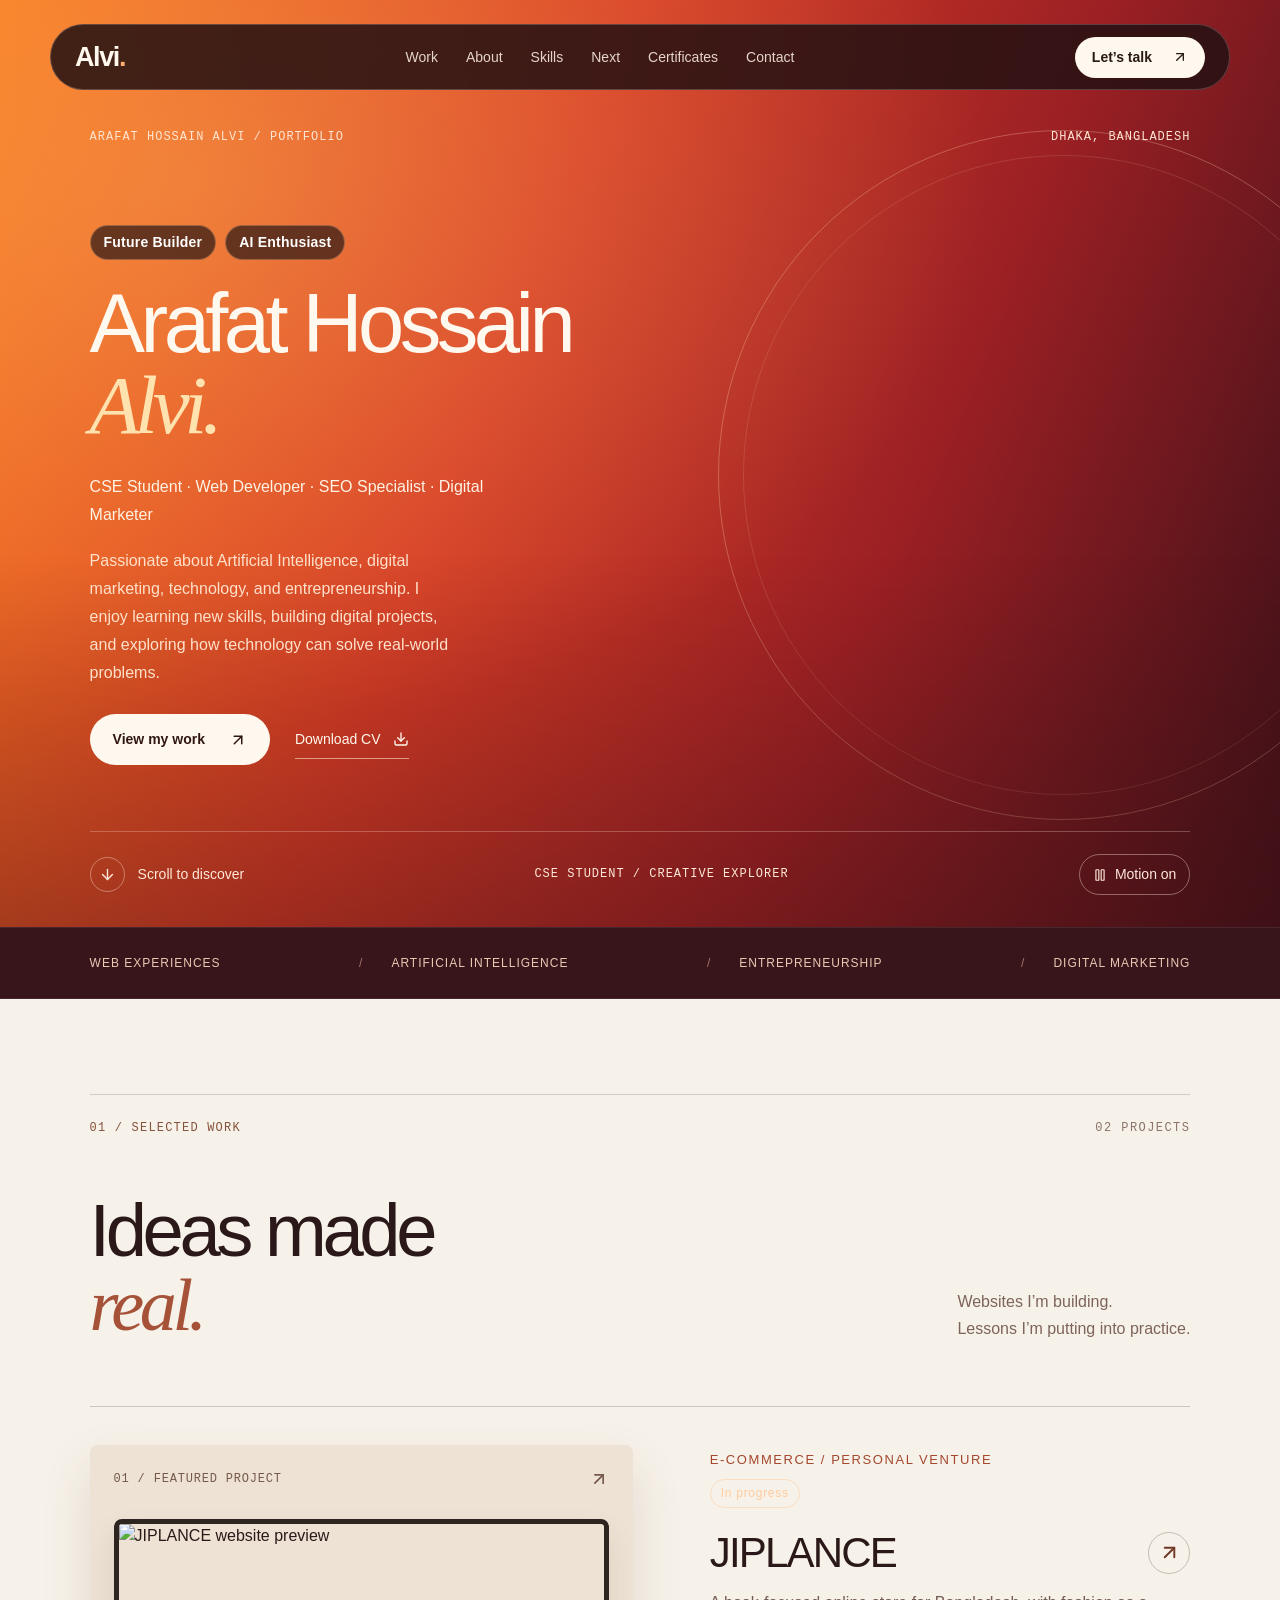
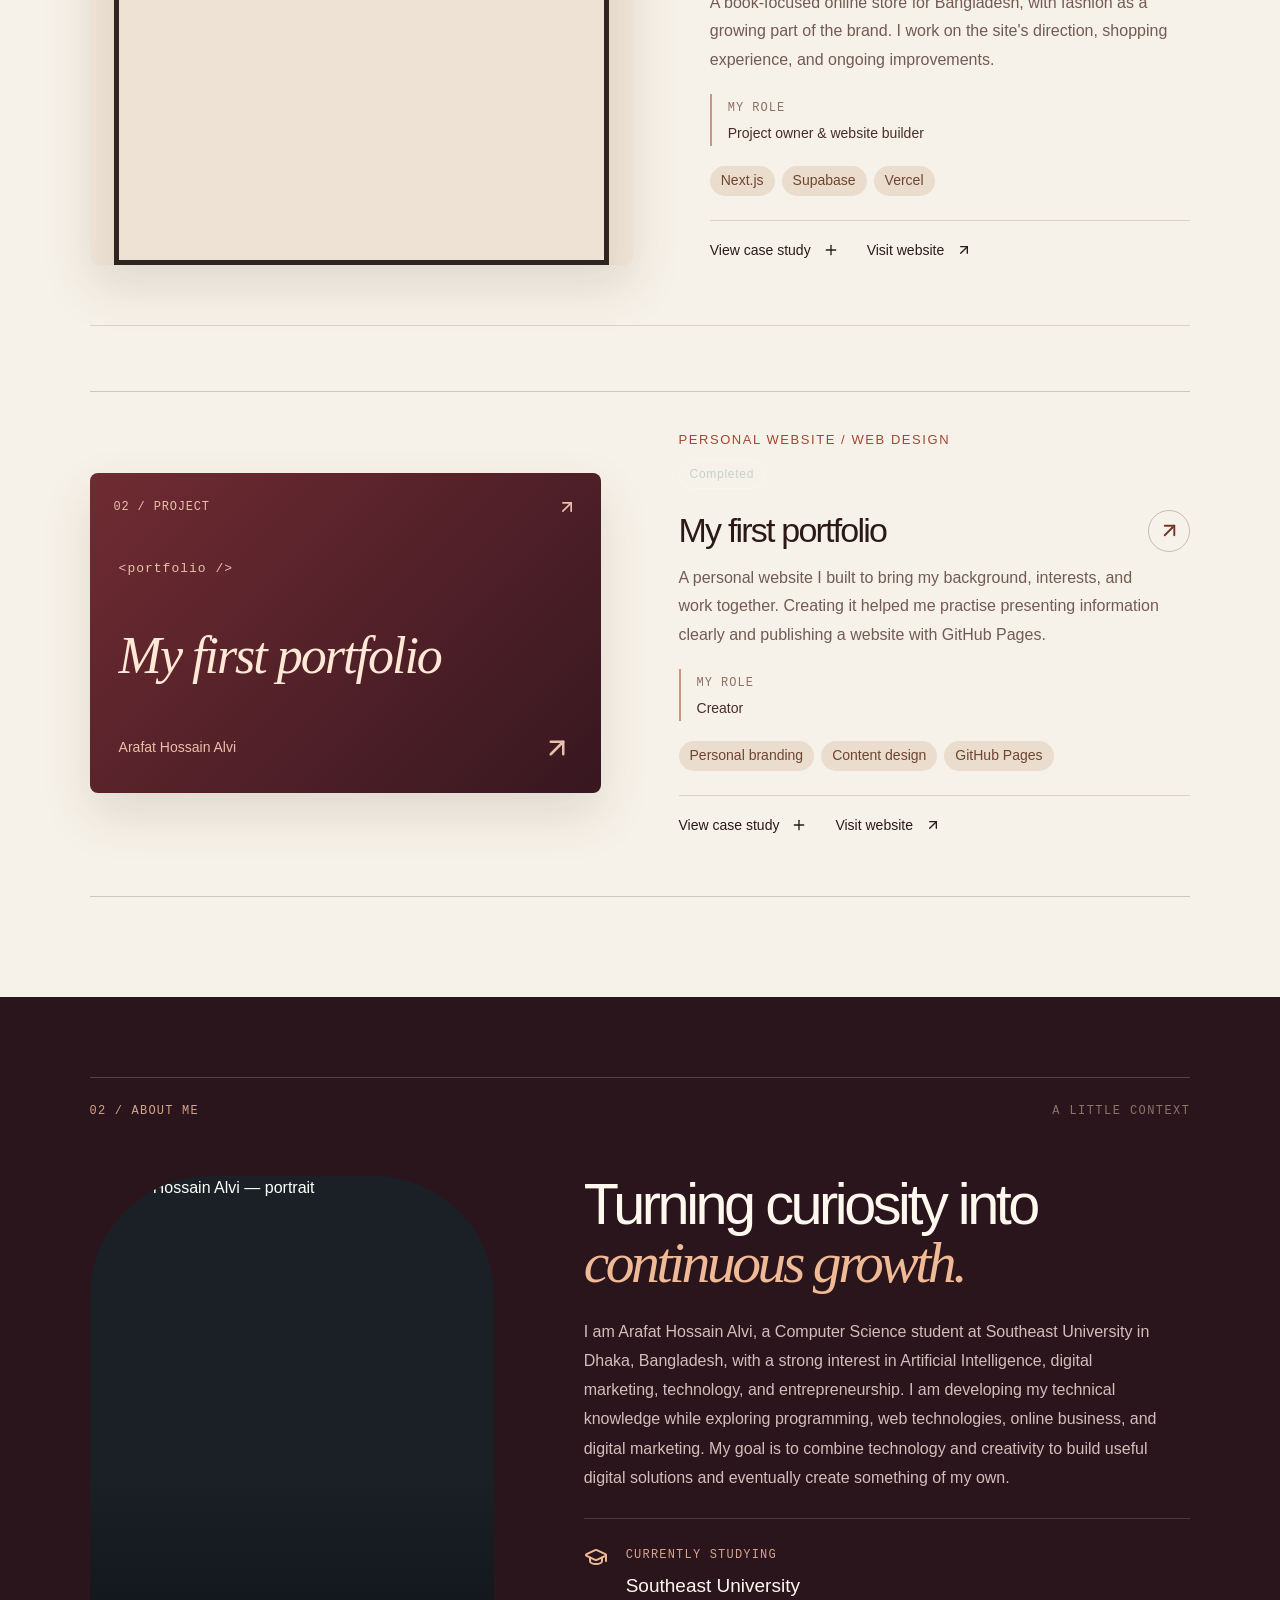
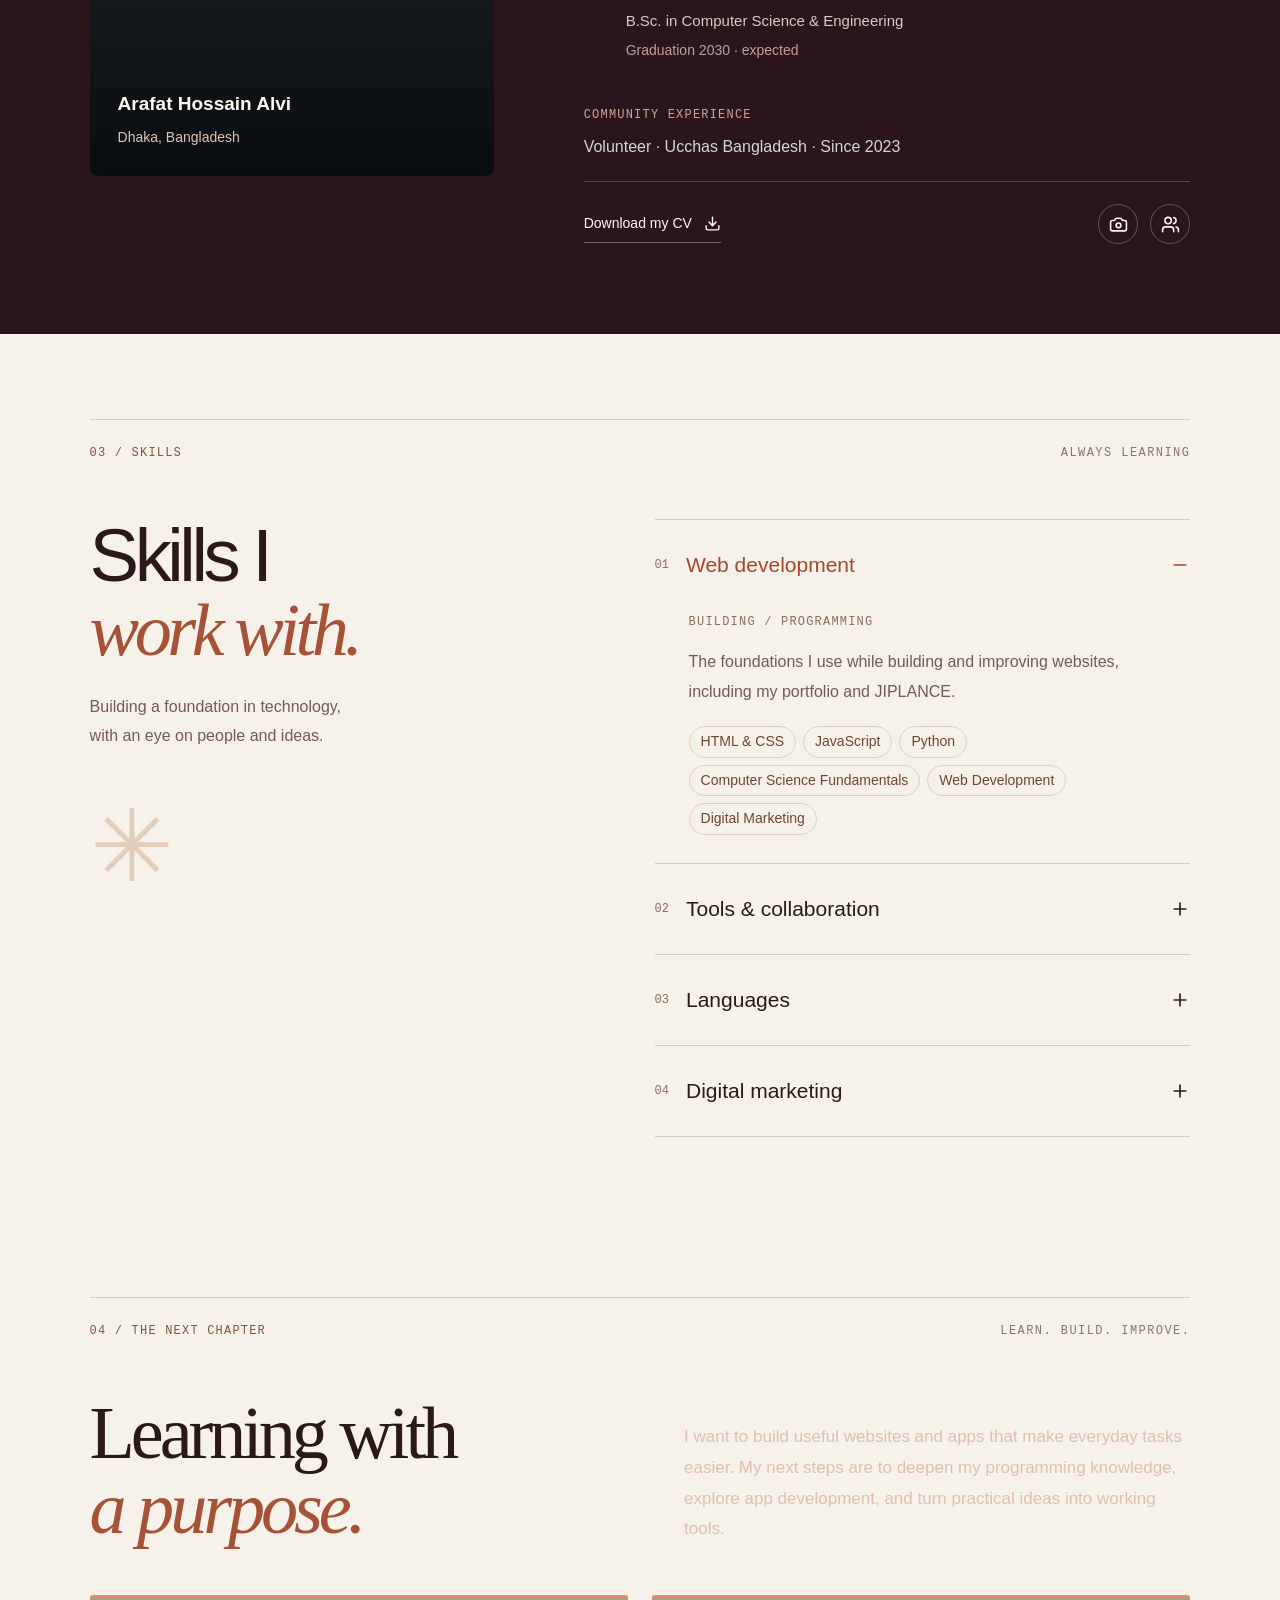
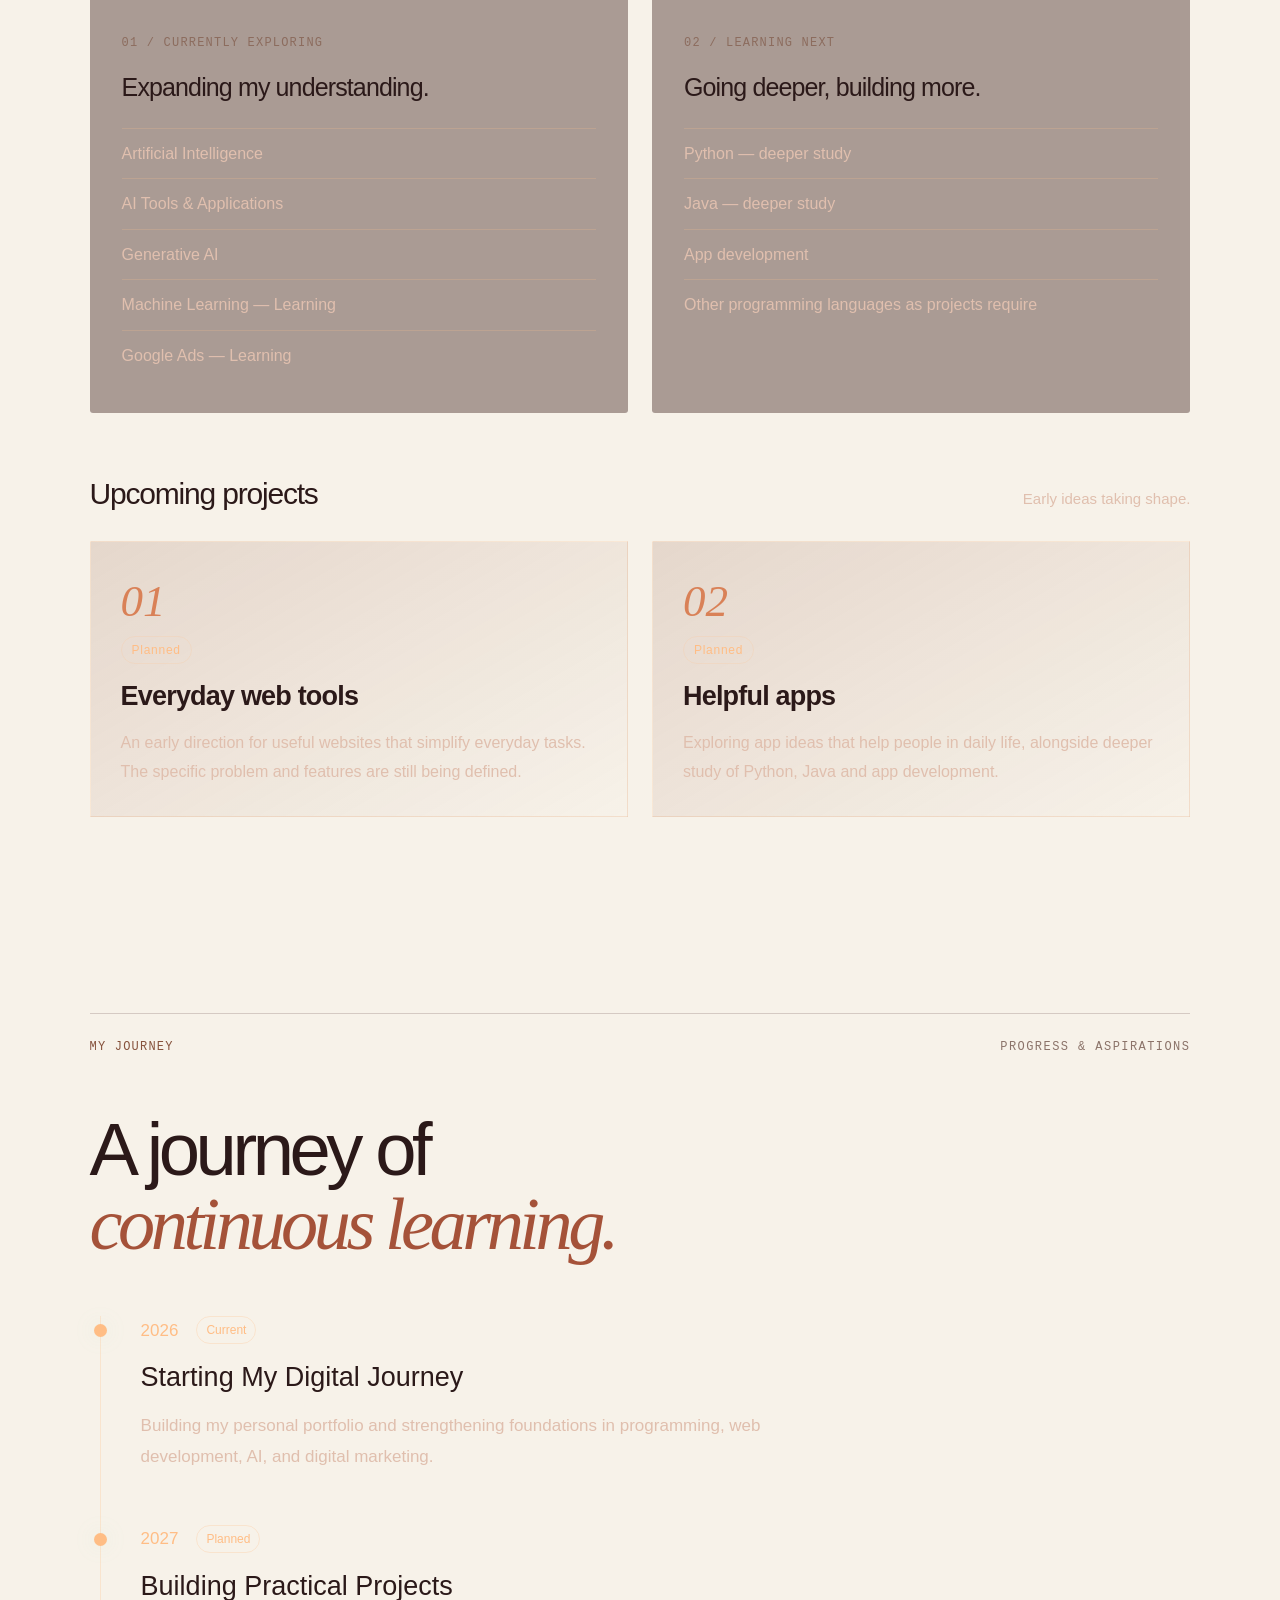
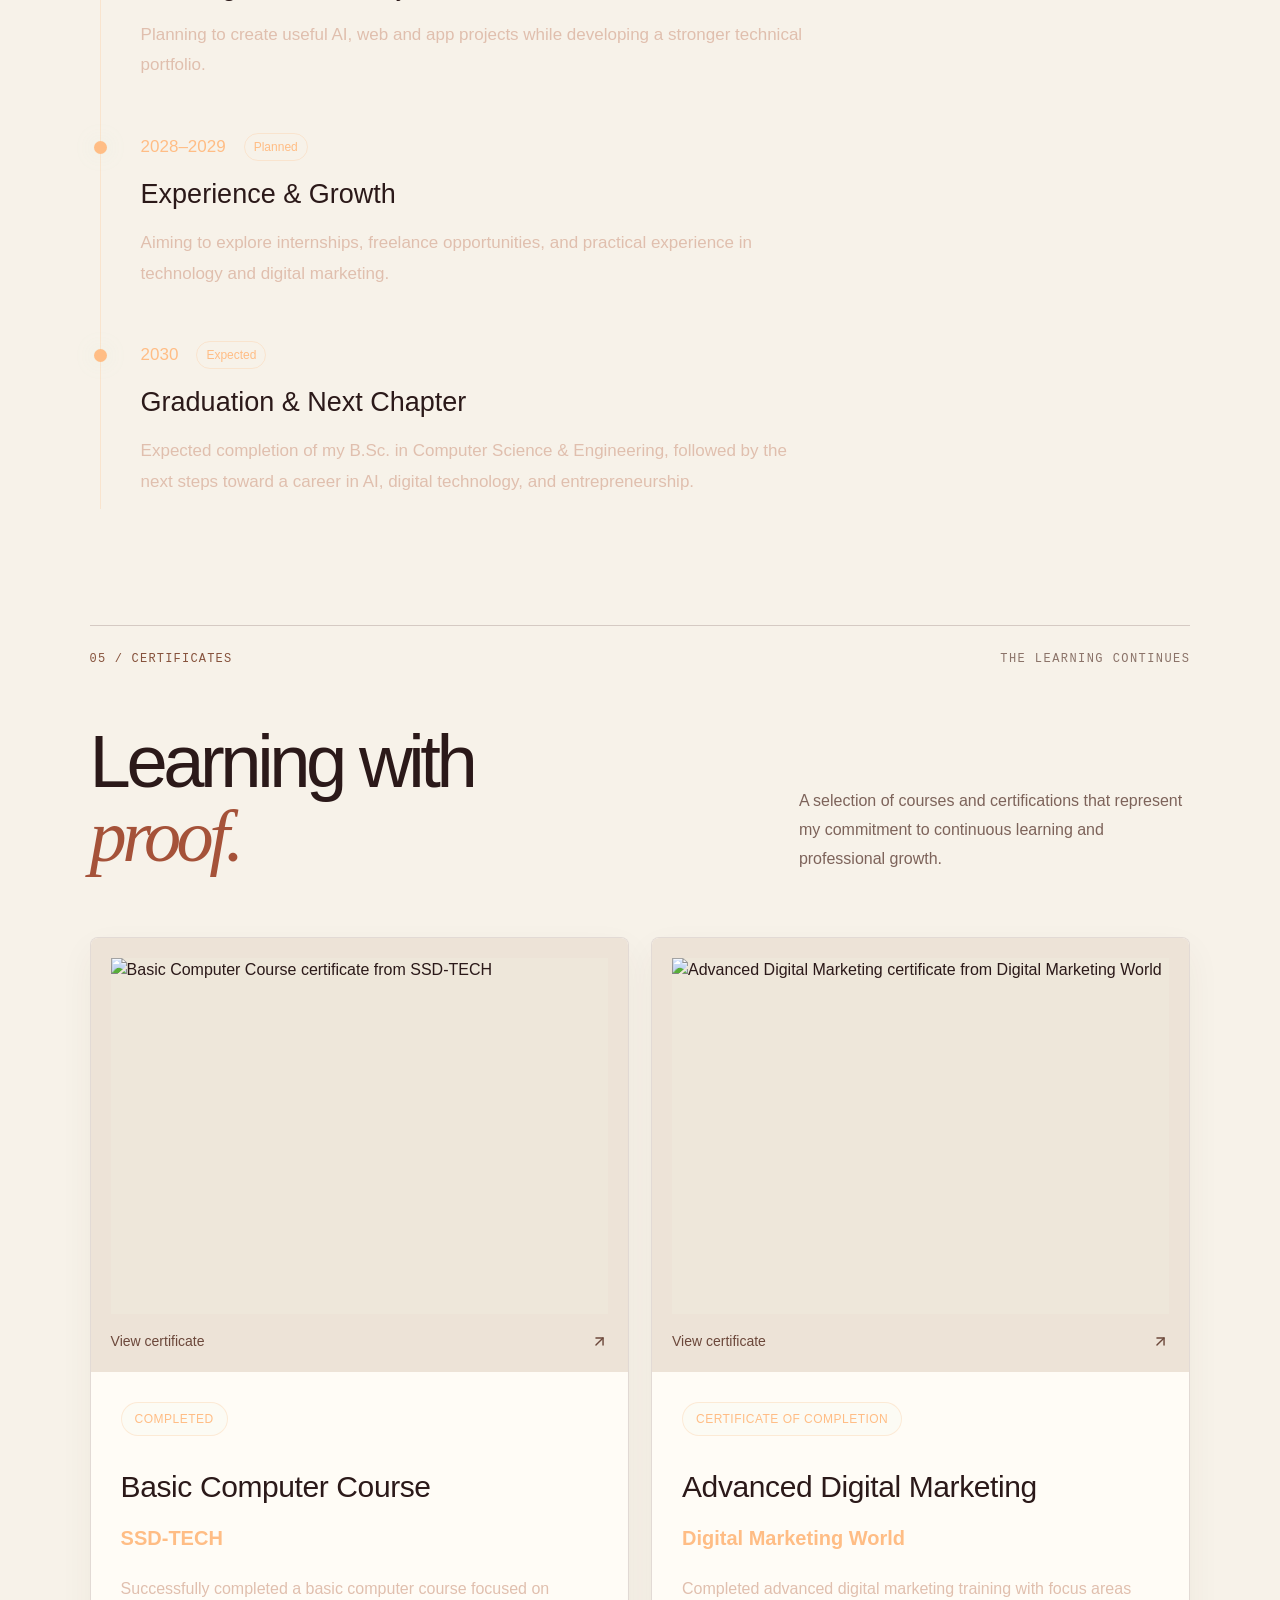
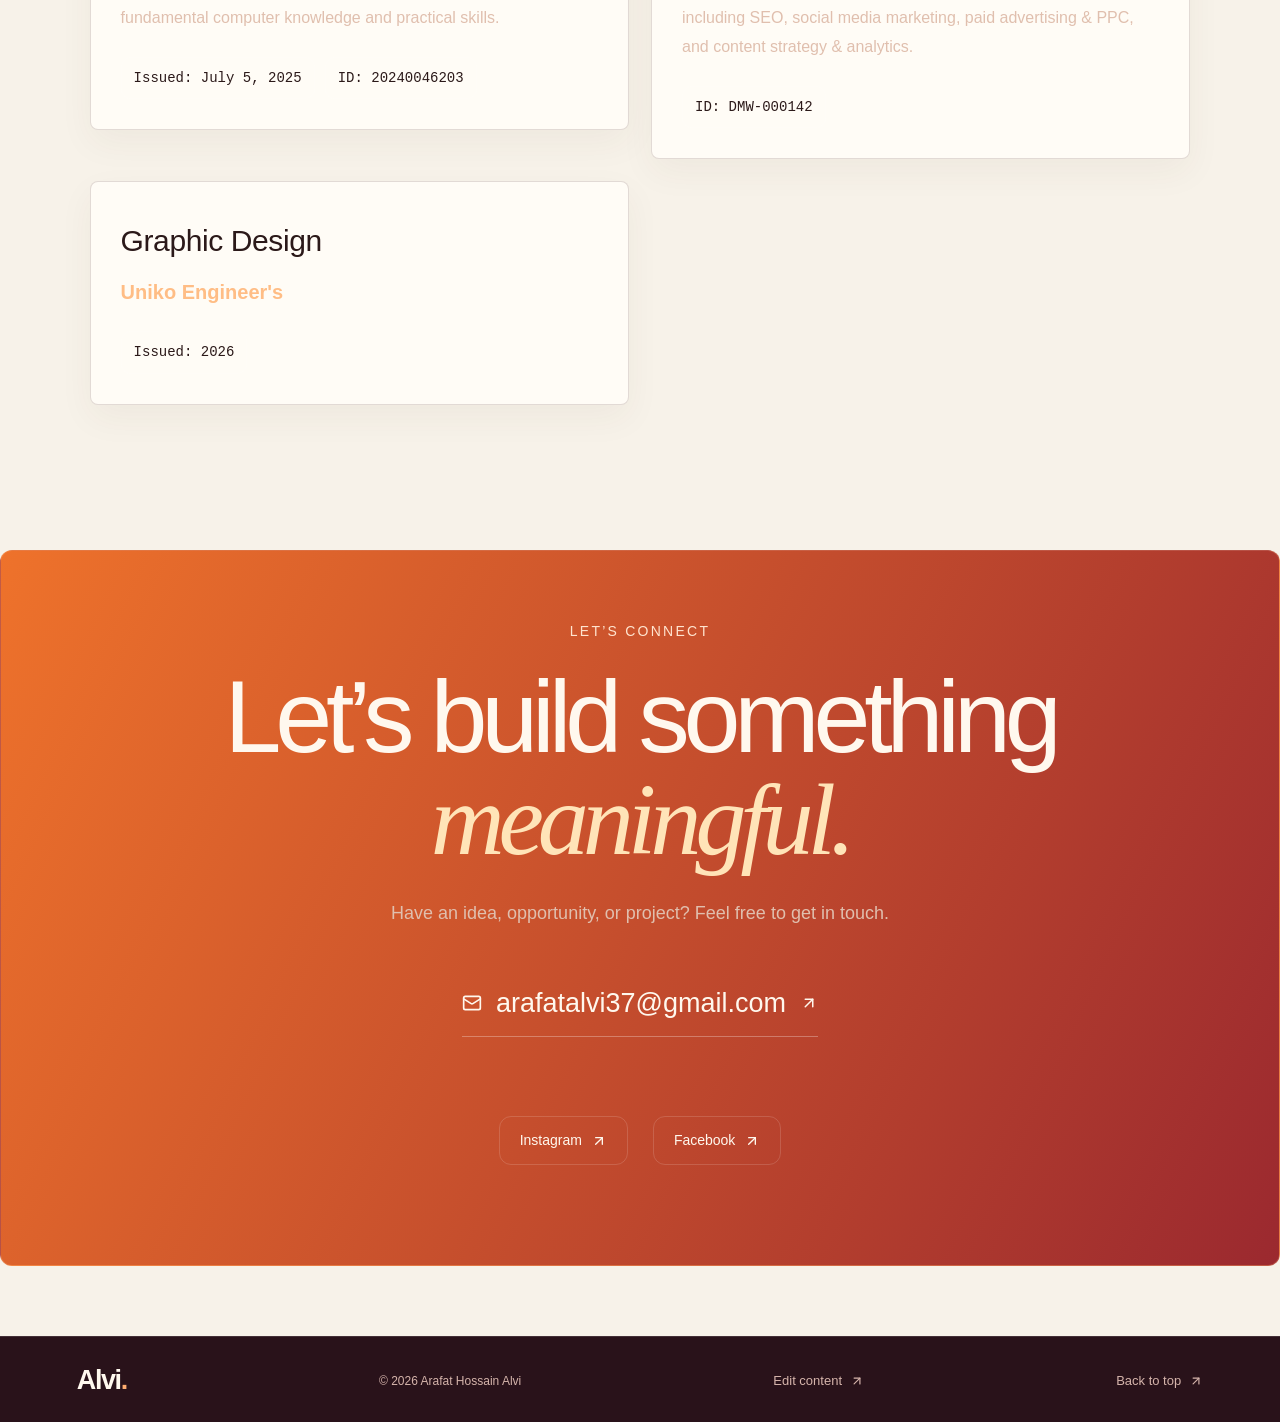
==== portfolio-two/index.html @ ff6ab1cd "Publish two Alvi portfolios on GitHub Pages" ====
<!doctype html><html lang="en"><head><meta charset="UTF-8"/><meta name="viewport" content="width=device-width,initial-scale=1"/><title>Arafat Hossain Alvi — Portfolio</title><meta name="description" content="Portfolio of Arafat Hossain Alvi: selected work, skills, certificates and journey."/>  <script type="module" crossorigin src="./assets/index-BWbor5FB.js"></script>
  <link rel="stylesheet" crossorigin href="./assets/index-BxL5n4X_.css">
</head><body><div id="root"></div></body></html>
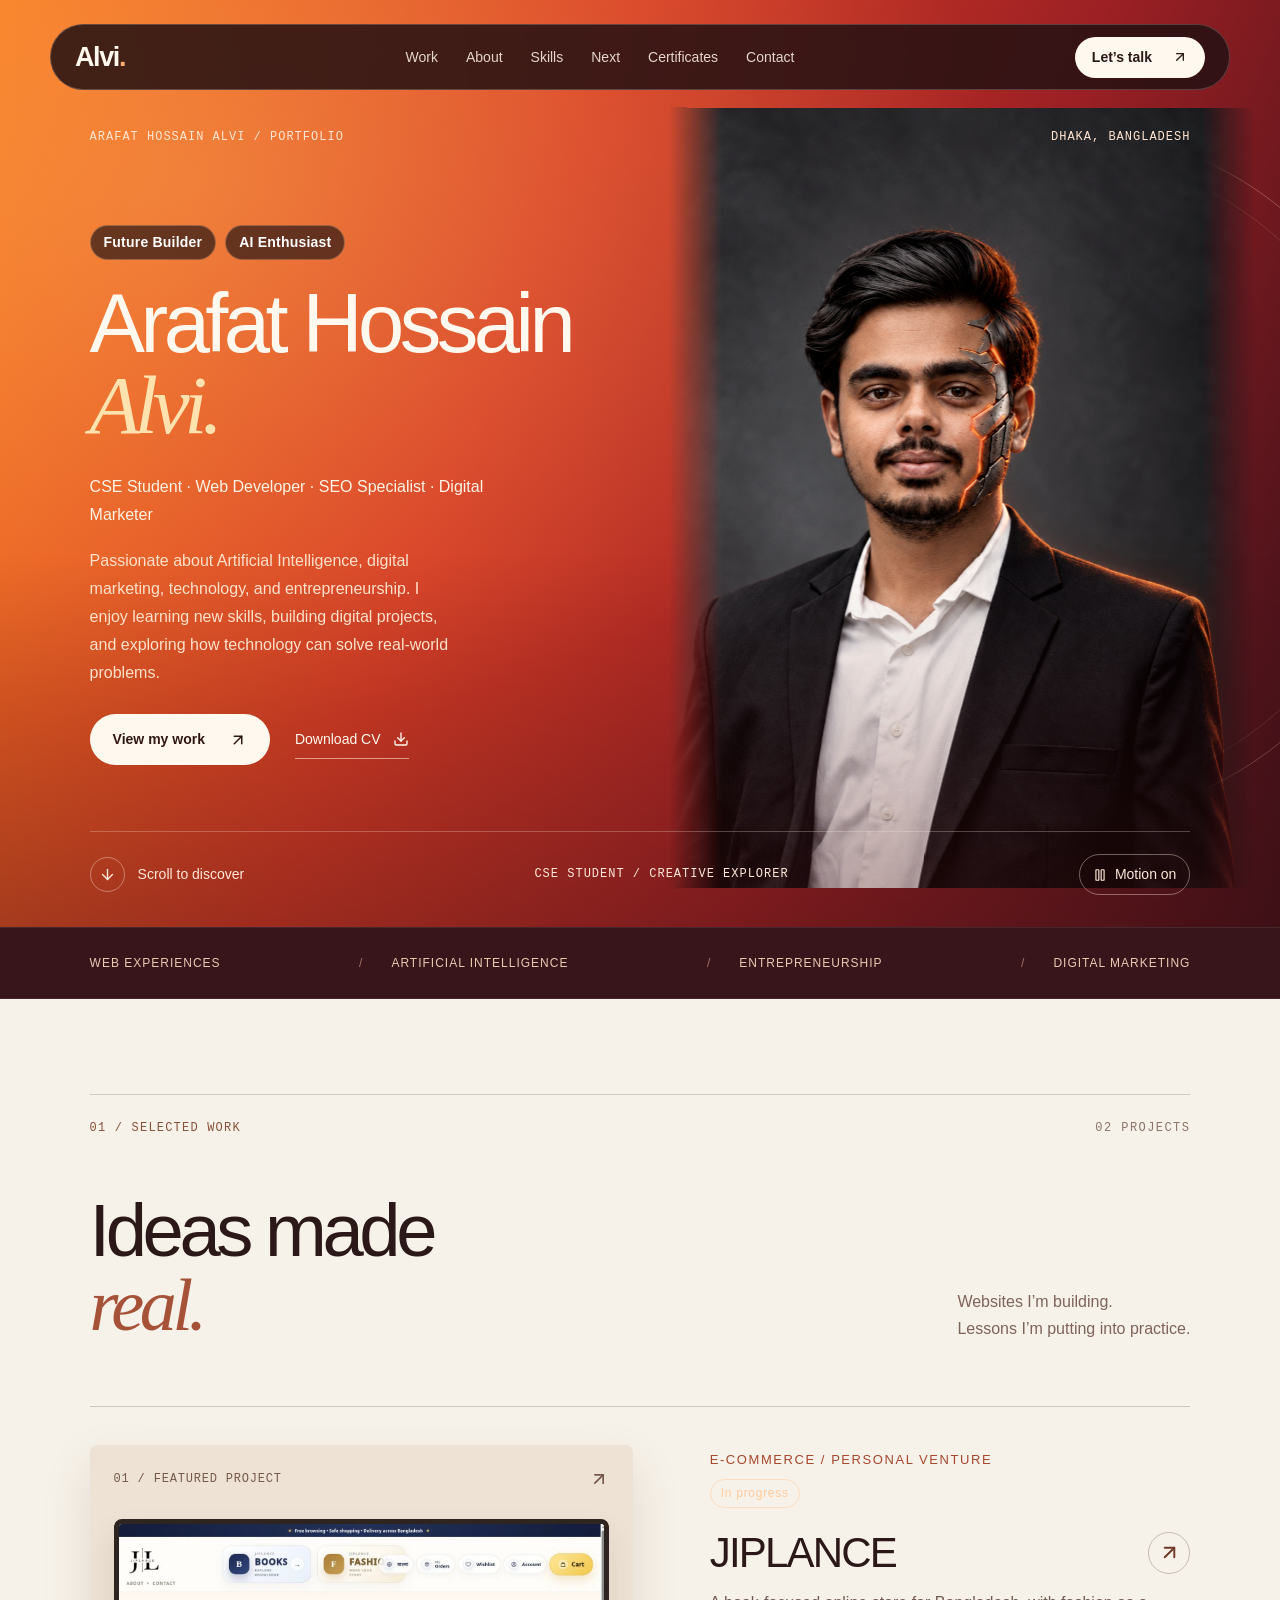
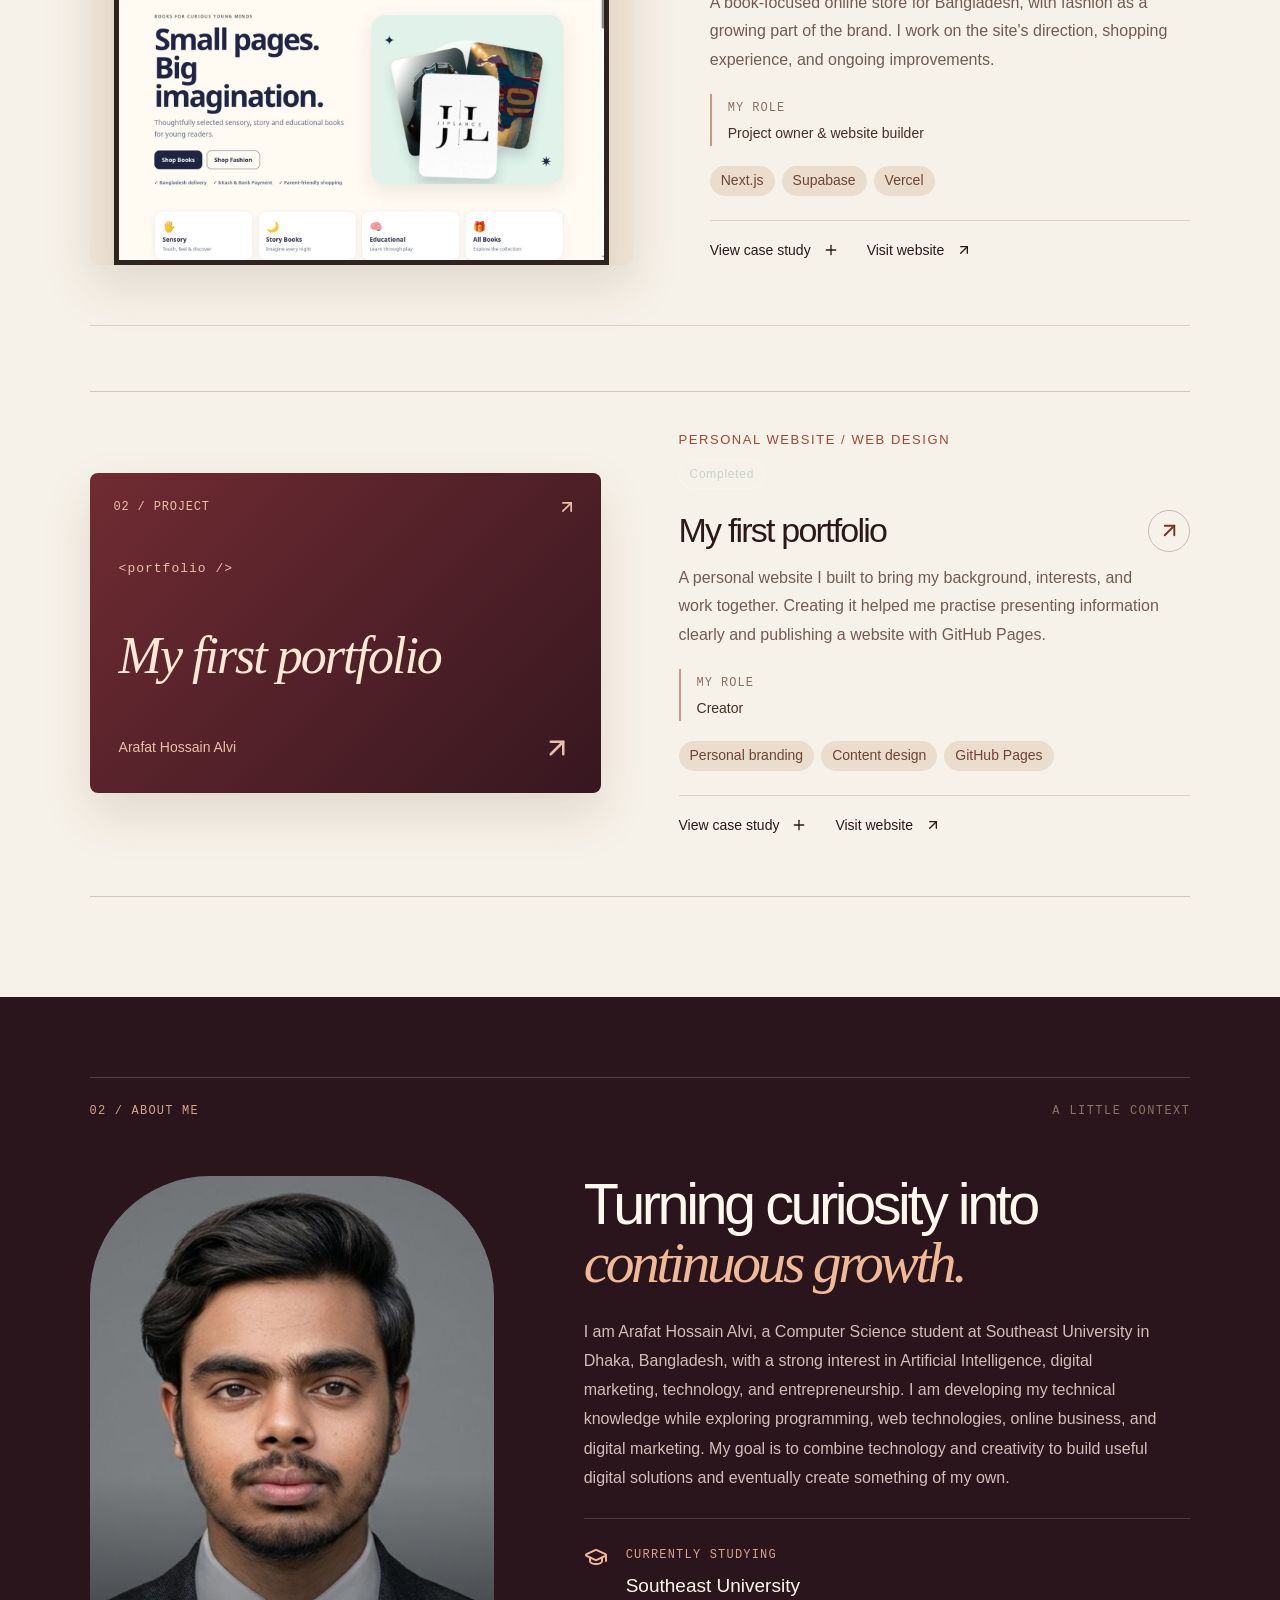
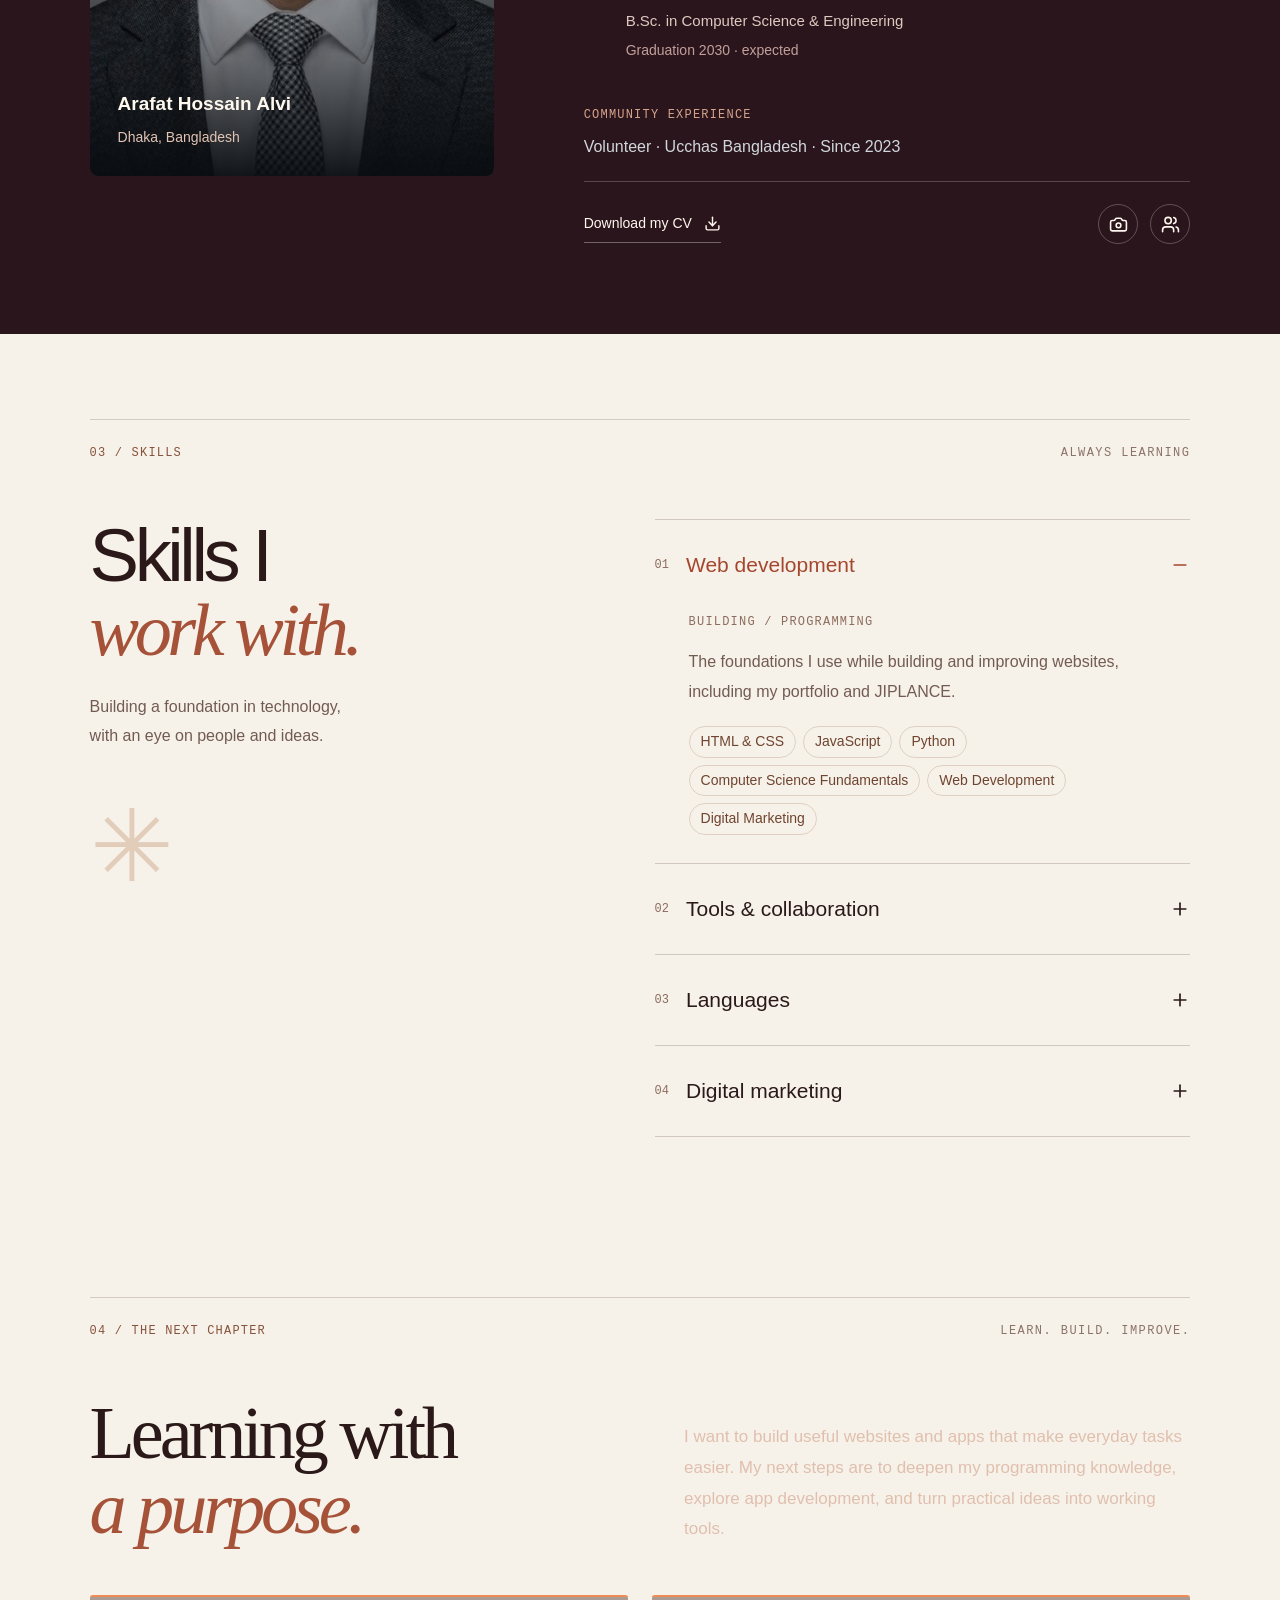
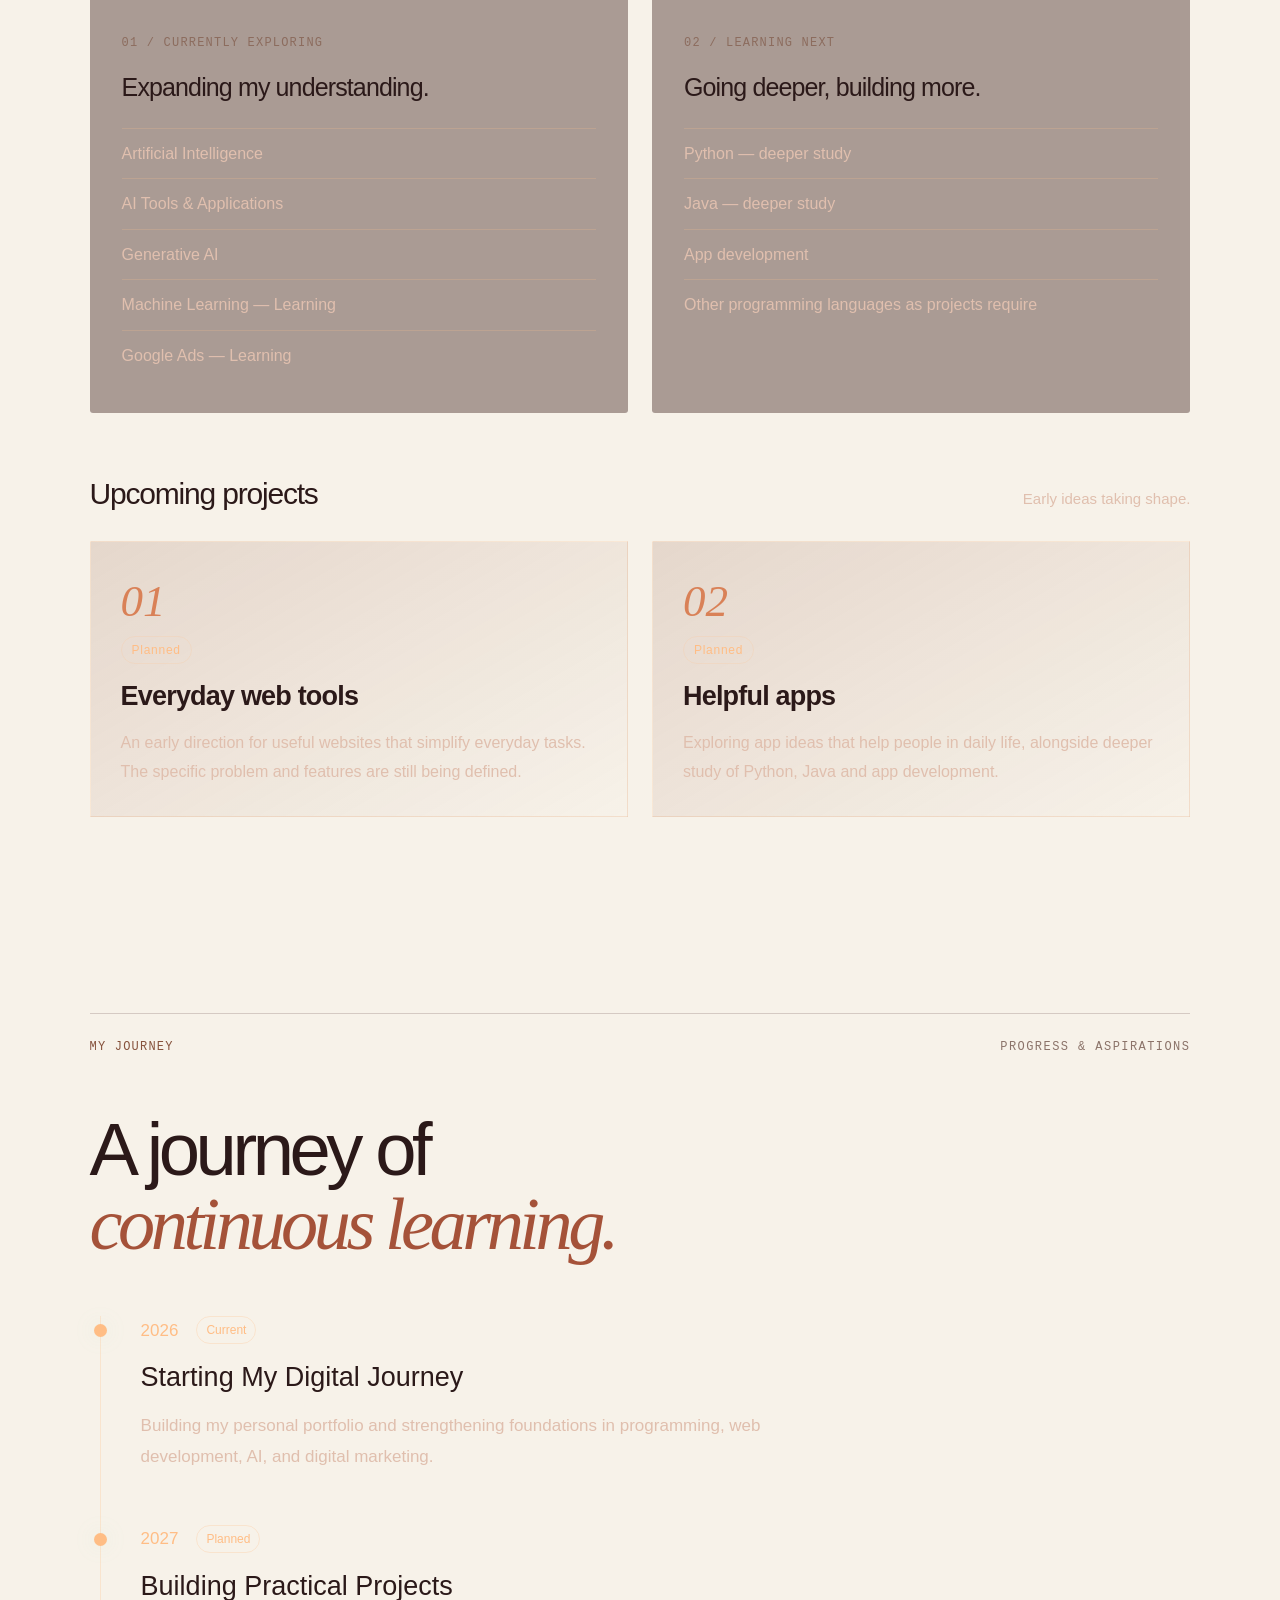
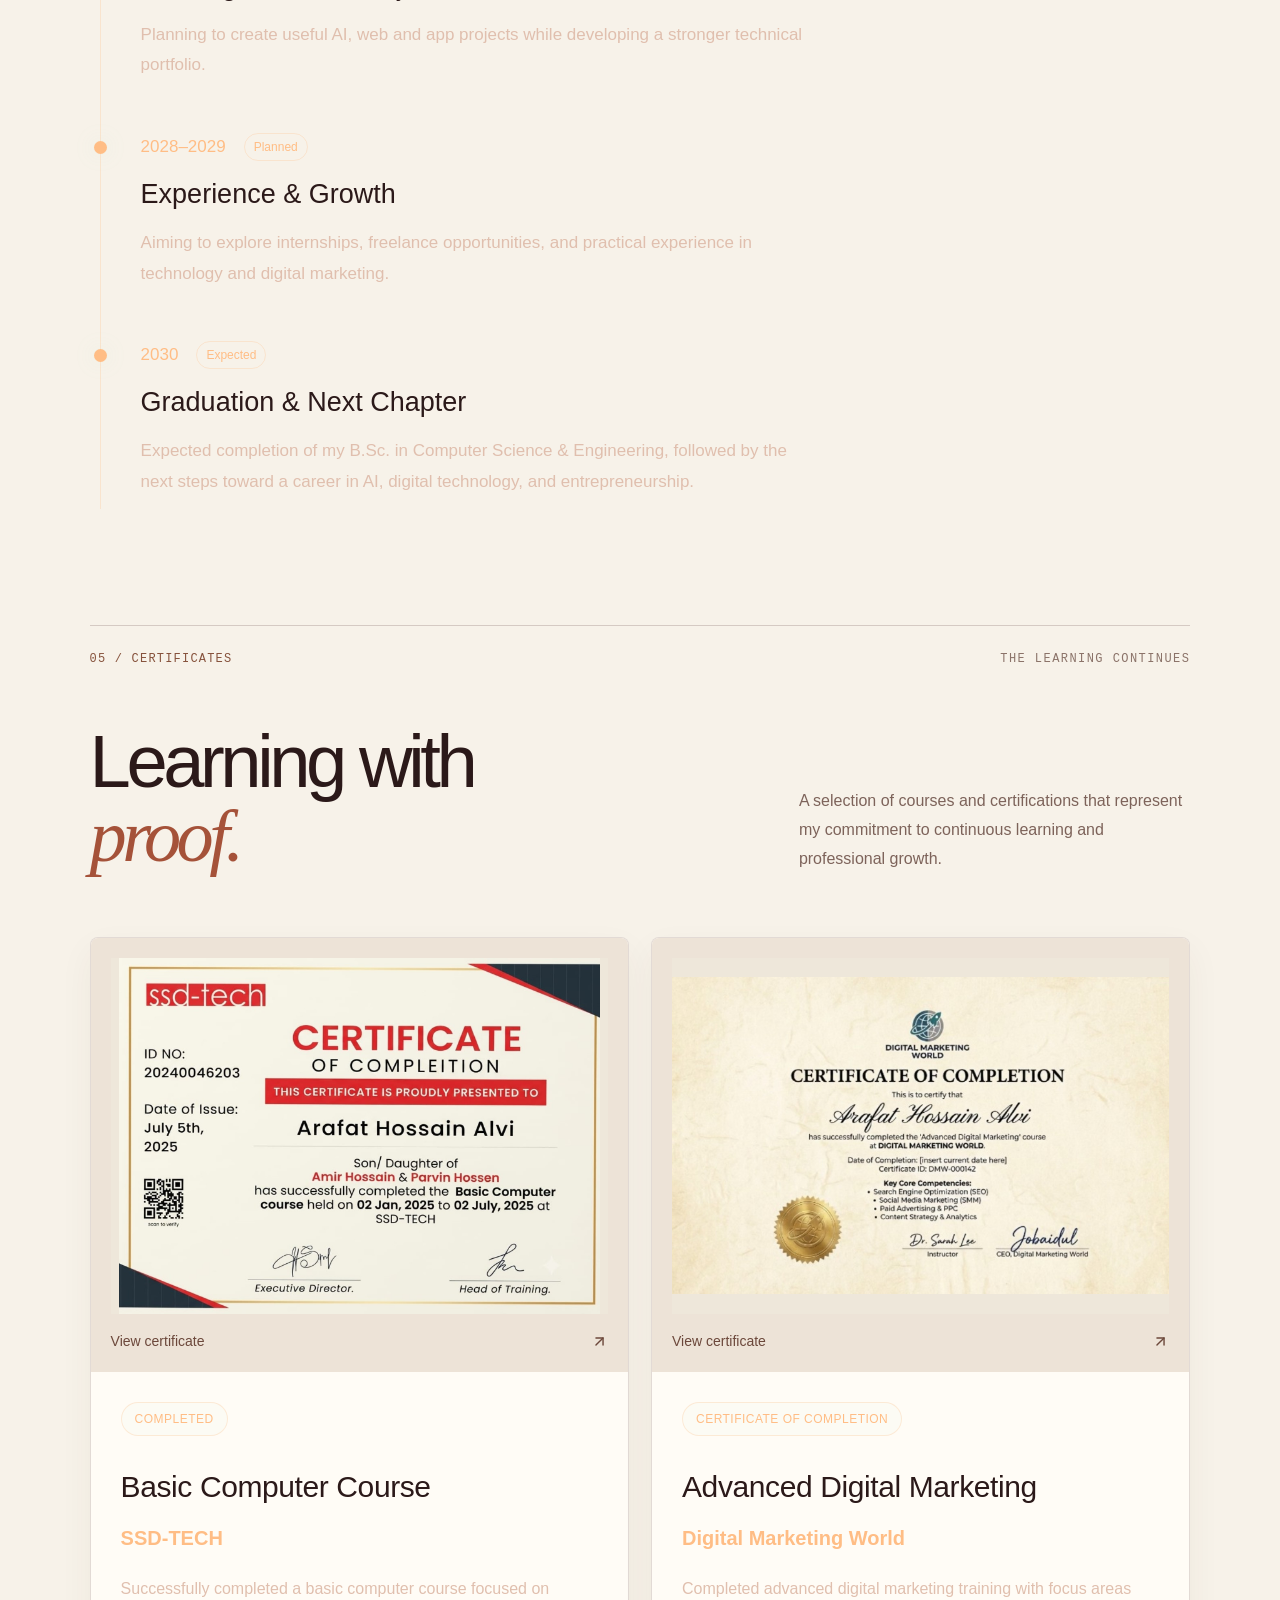
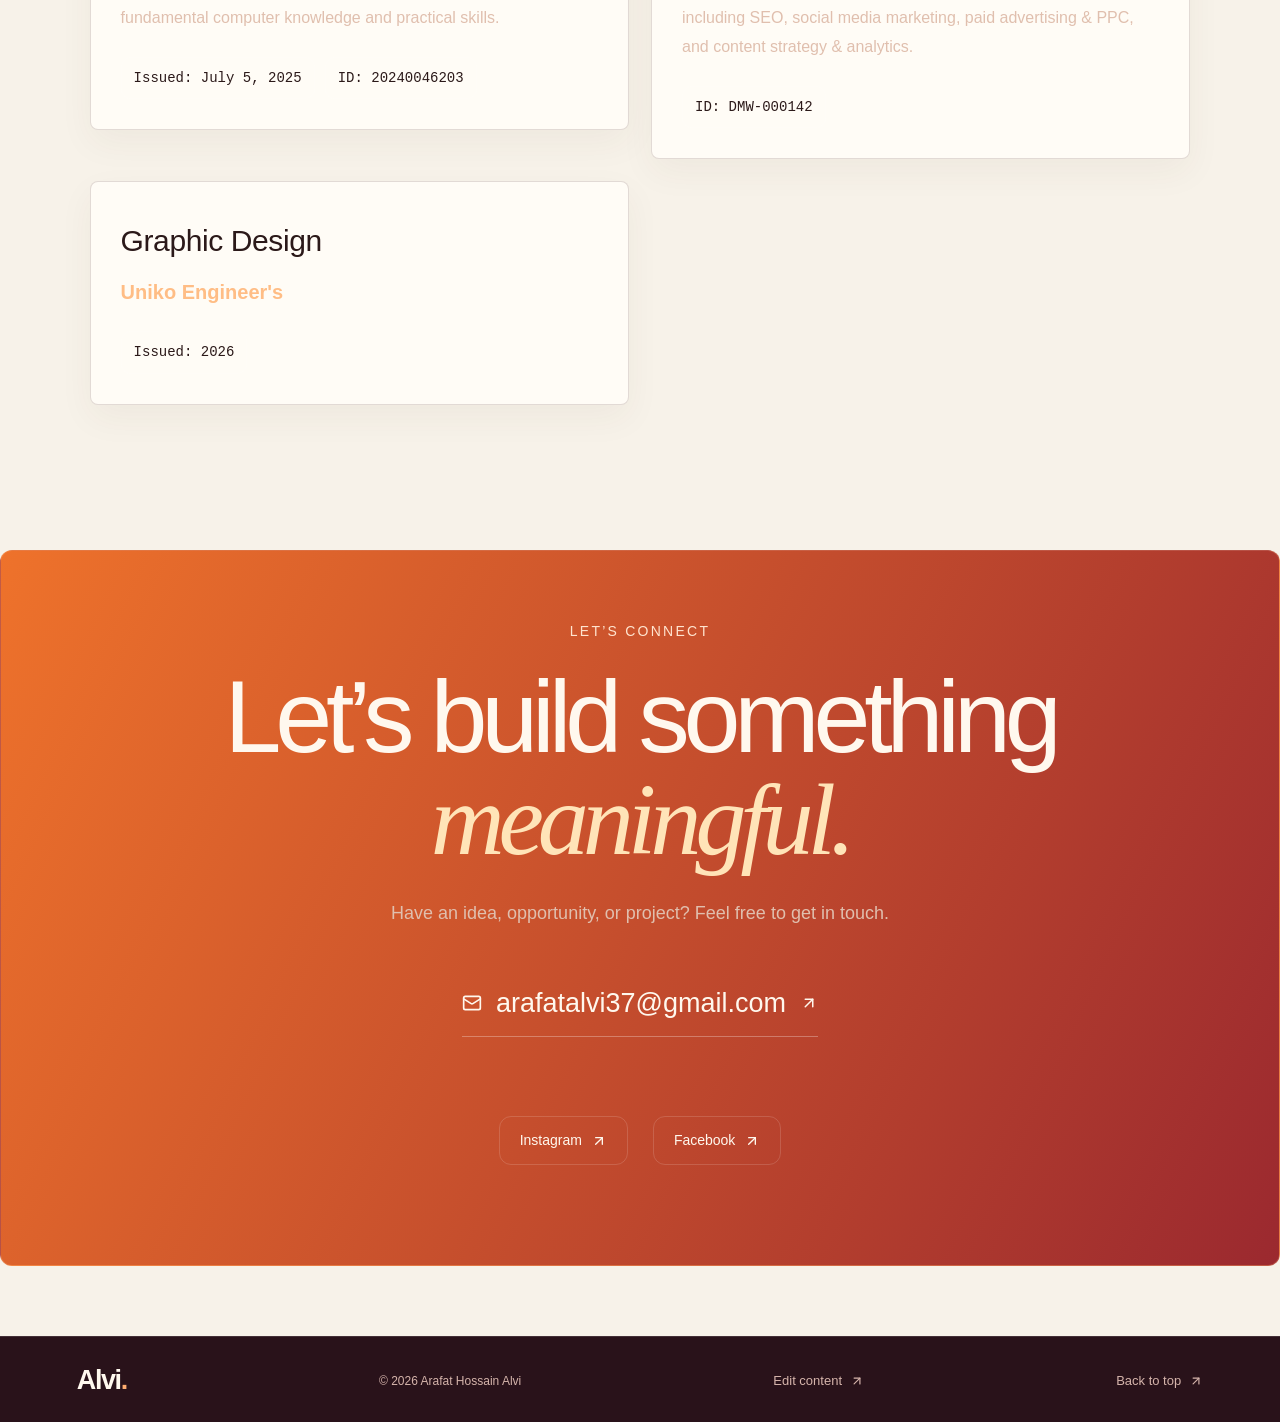
==== commit 5f326478: "Show complete cyber portrait and restore lava effect" ====
--- a/portfolio-two/index.html
+++ b/portfolio-two/index.html
@@ -1,3 +1,3 @@
-<!doctype html><html lang="en"><head><meta charset="UTF-8"/><meta name="viewport" content="width=device-width,initial-scale=1"/><title>Arafat Hossain Alvi — Portfolio</title><meta name="description" content="Portfolio of Arafat Hossain Alvi: selected work, skills, certificates and journey."/>  <script type="module" crossorigin src="./assets/index-BWbor5FB.js"></script>
-  <link rel="stylesheet" crossorigin href="./assets/index-BxL5n4X_.css">
+<!doctype html><html lang="en"><head><meta charset="UTF-8"/><meta name="viewport" content="width=device-width,initial-scale=1"/><title>Arafat Hossain Alvi — Portfolio</title><meta name="description" content="Portfolio of Arafat Hossain Alvi: selected work, skills, certificates and journey."/>  <script type="module" crossorigin src="./assets/index-DUmSZlIL.js"></script>
+  <link rel="stylesheet" crossorigin href="./assets/index-CU1wuj4g.css">
 </head><body><div id="root"></div></body></html>
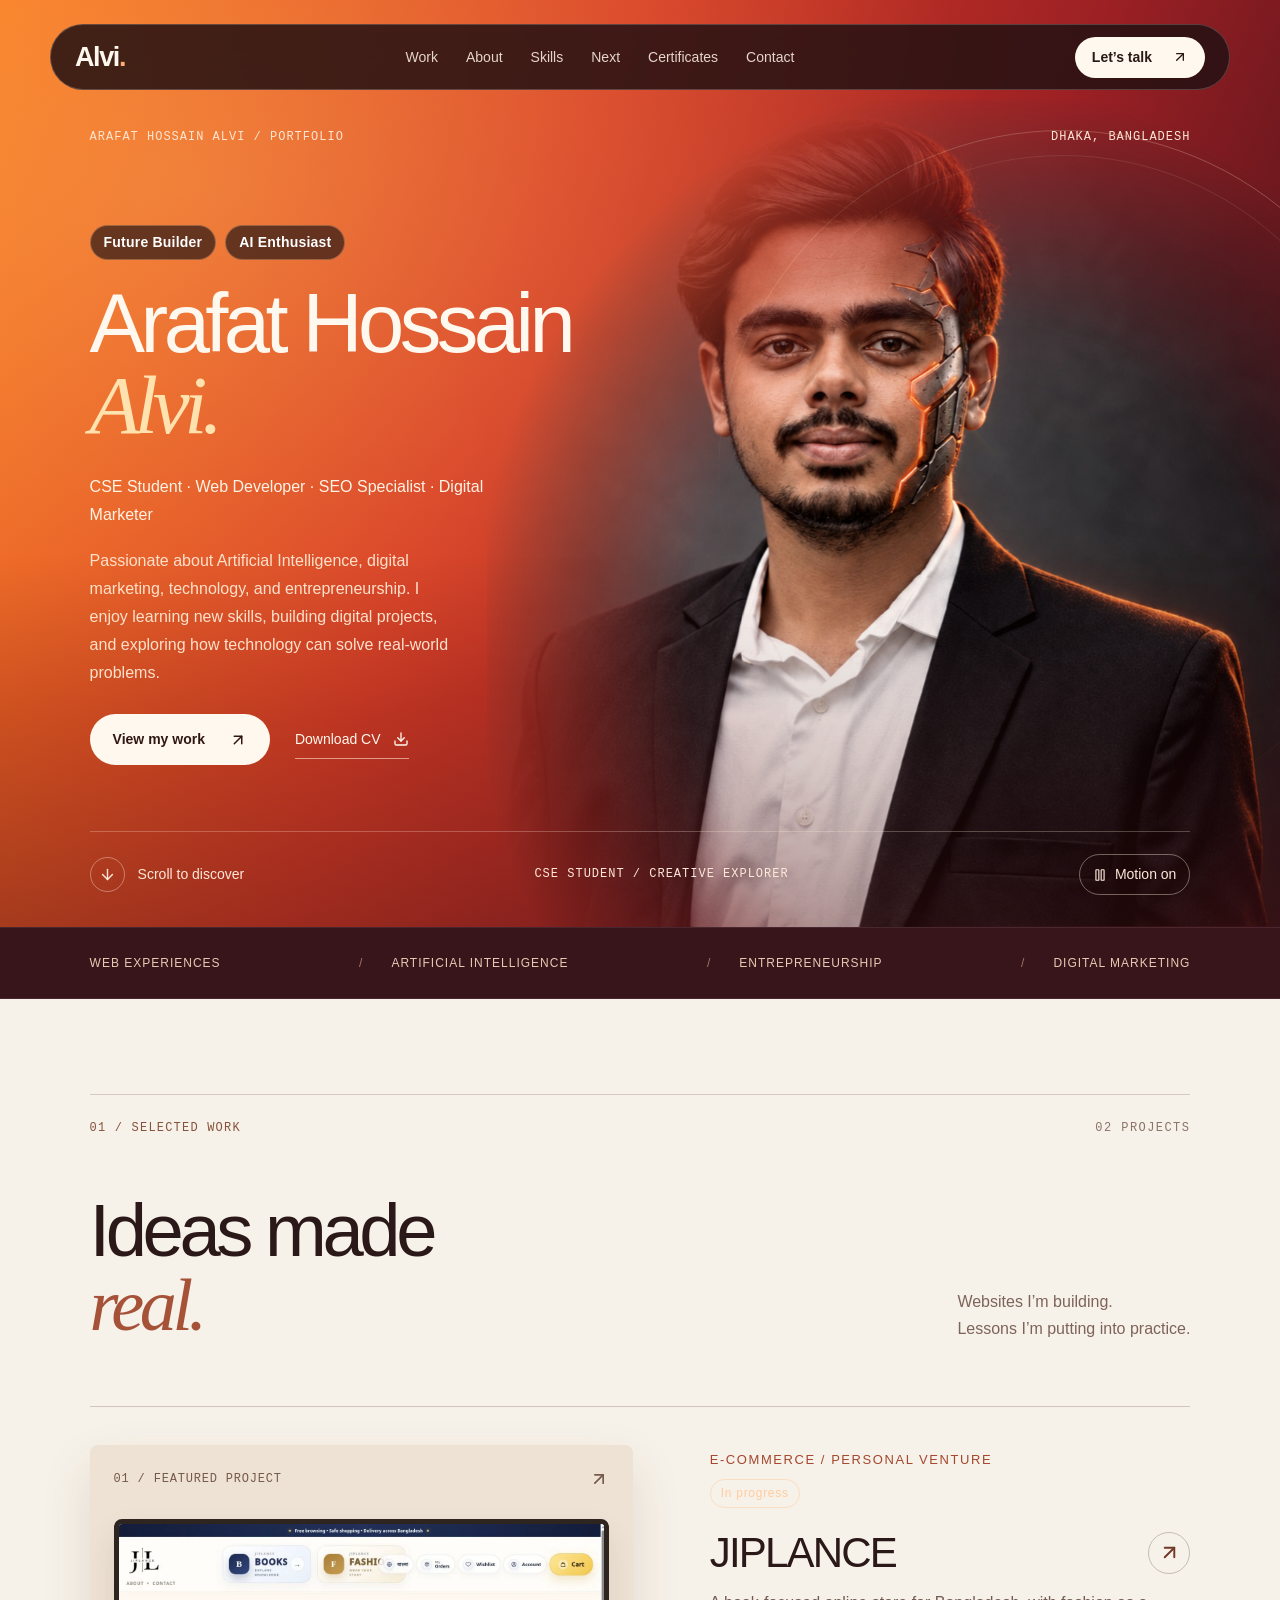
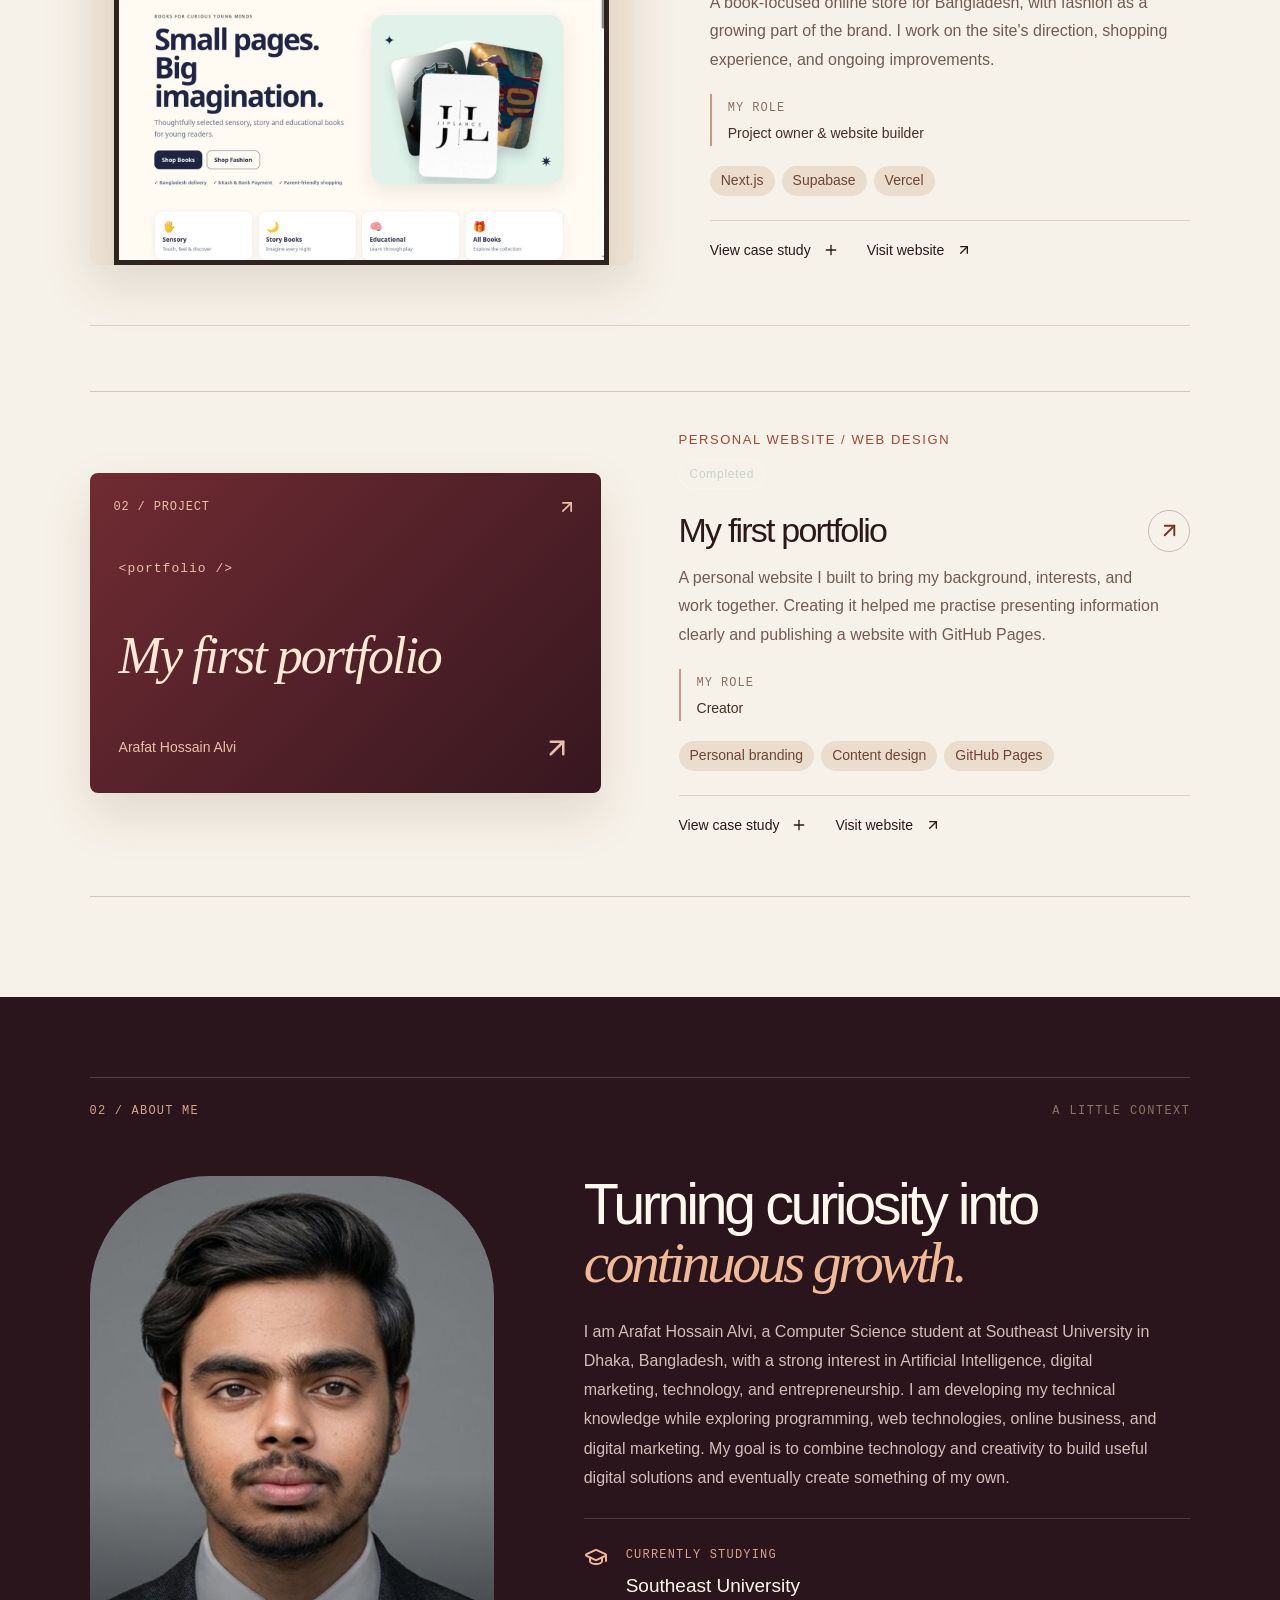
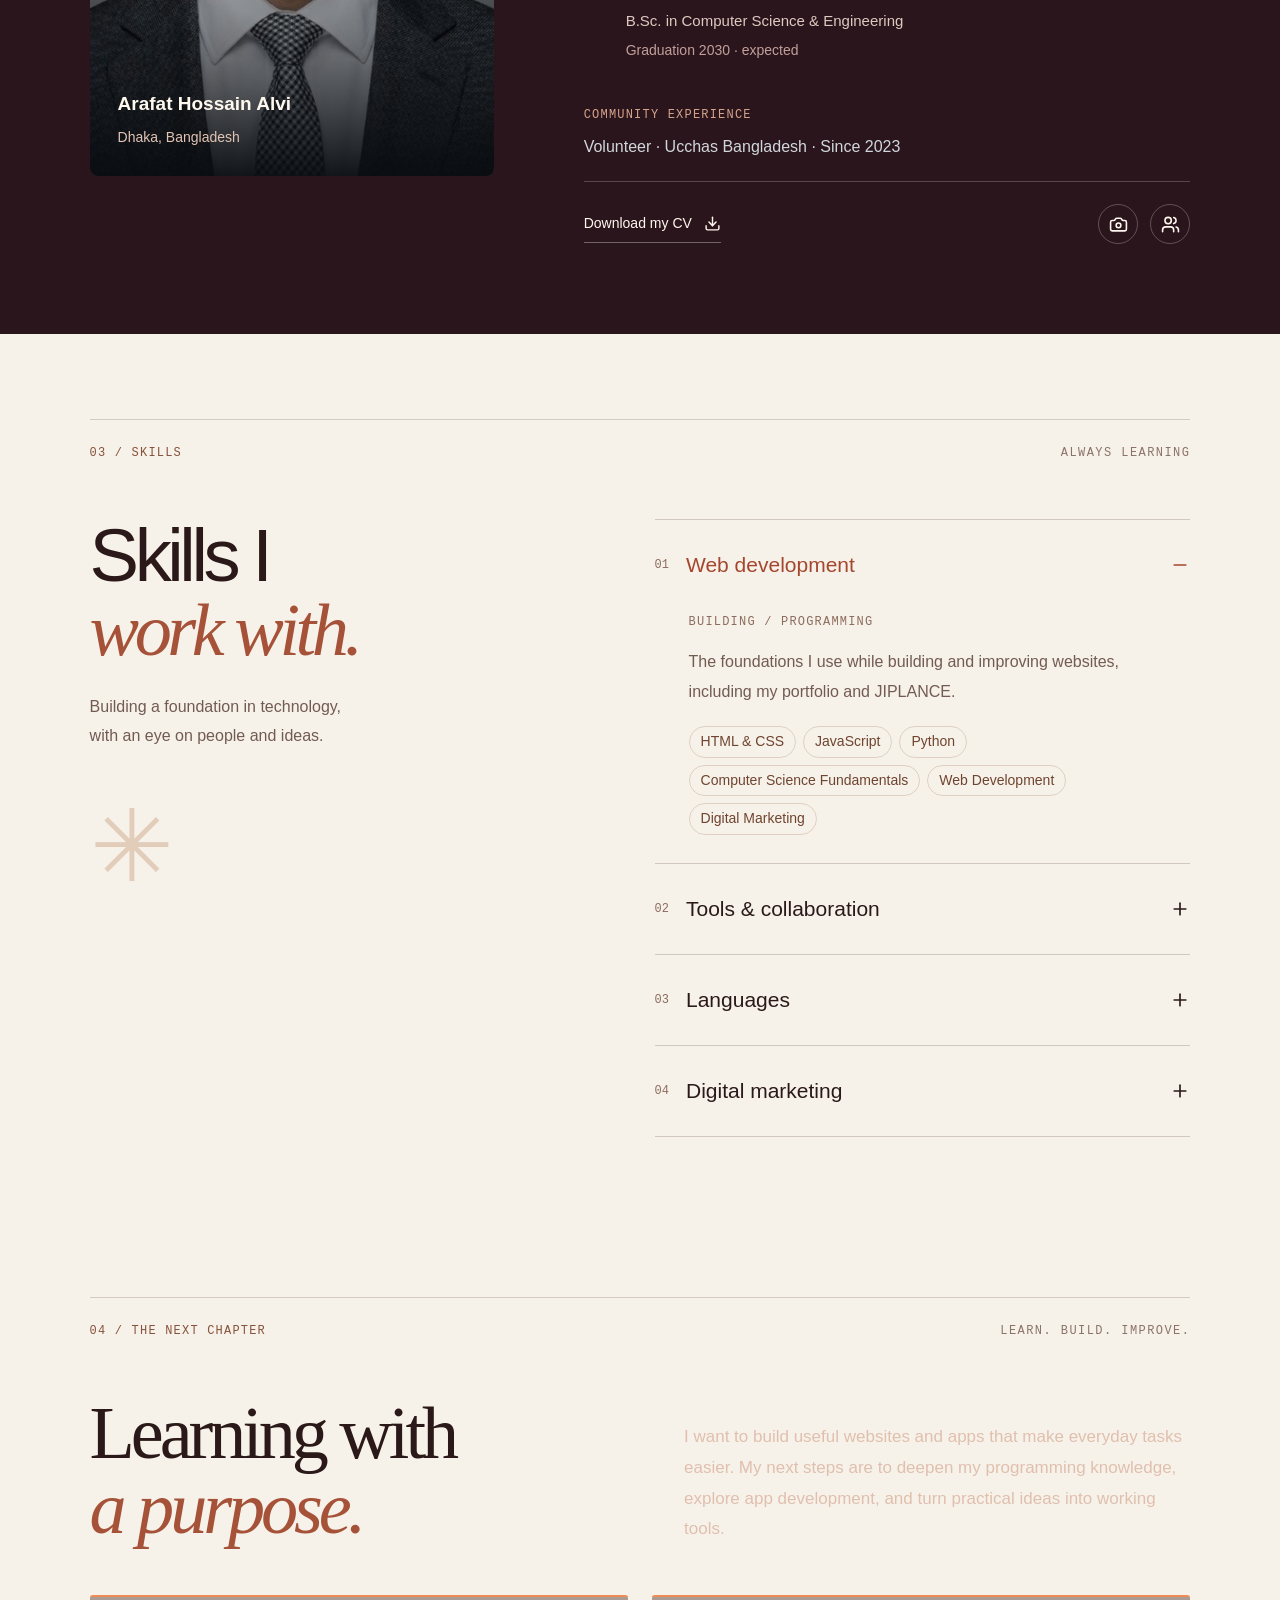
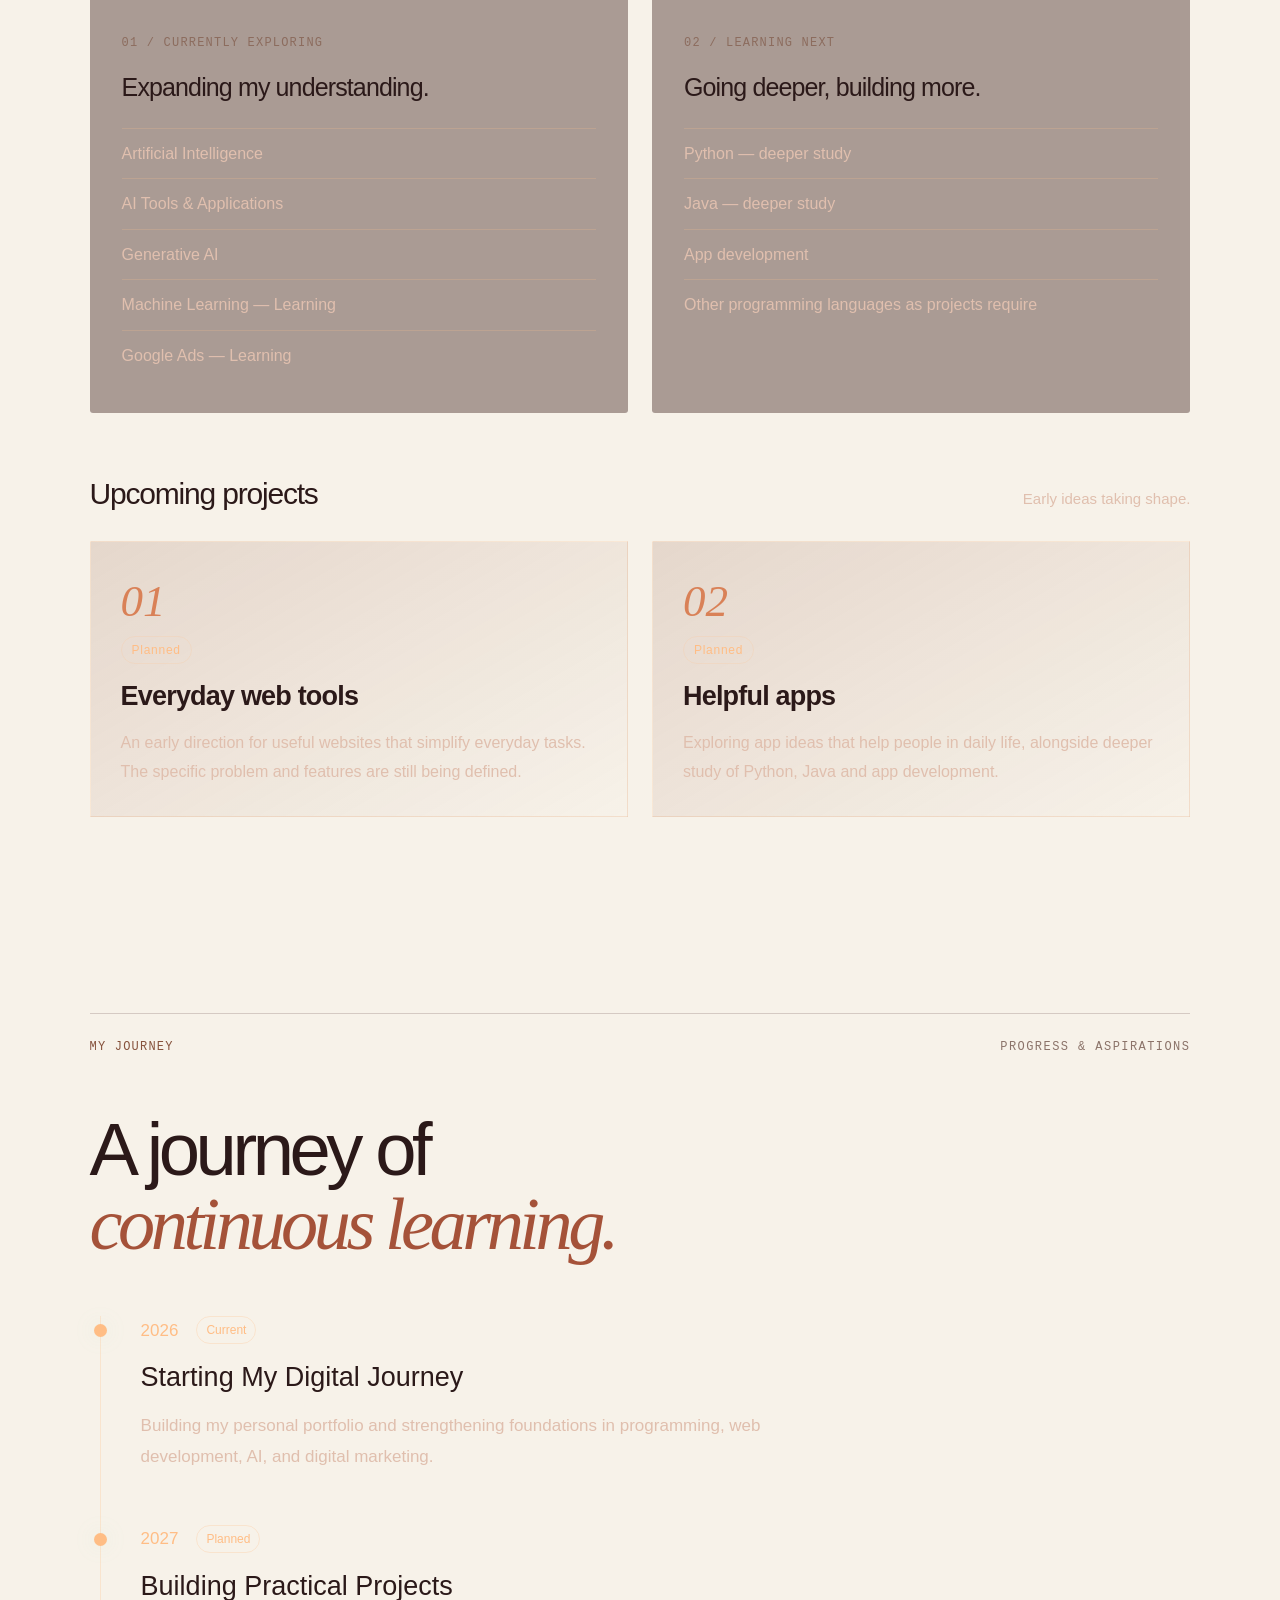
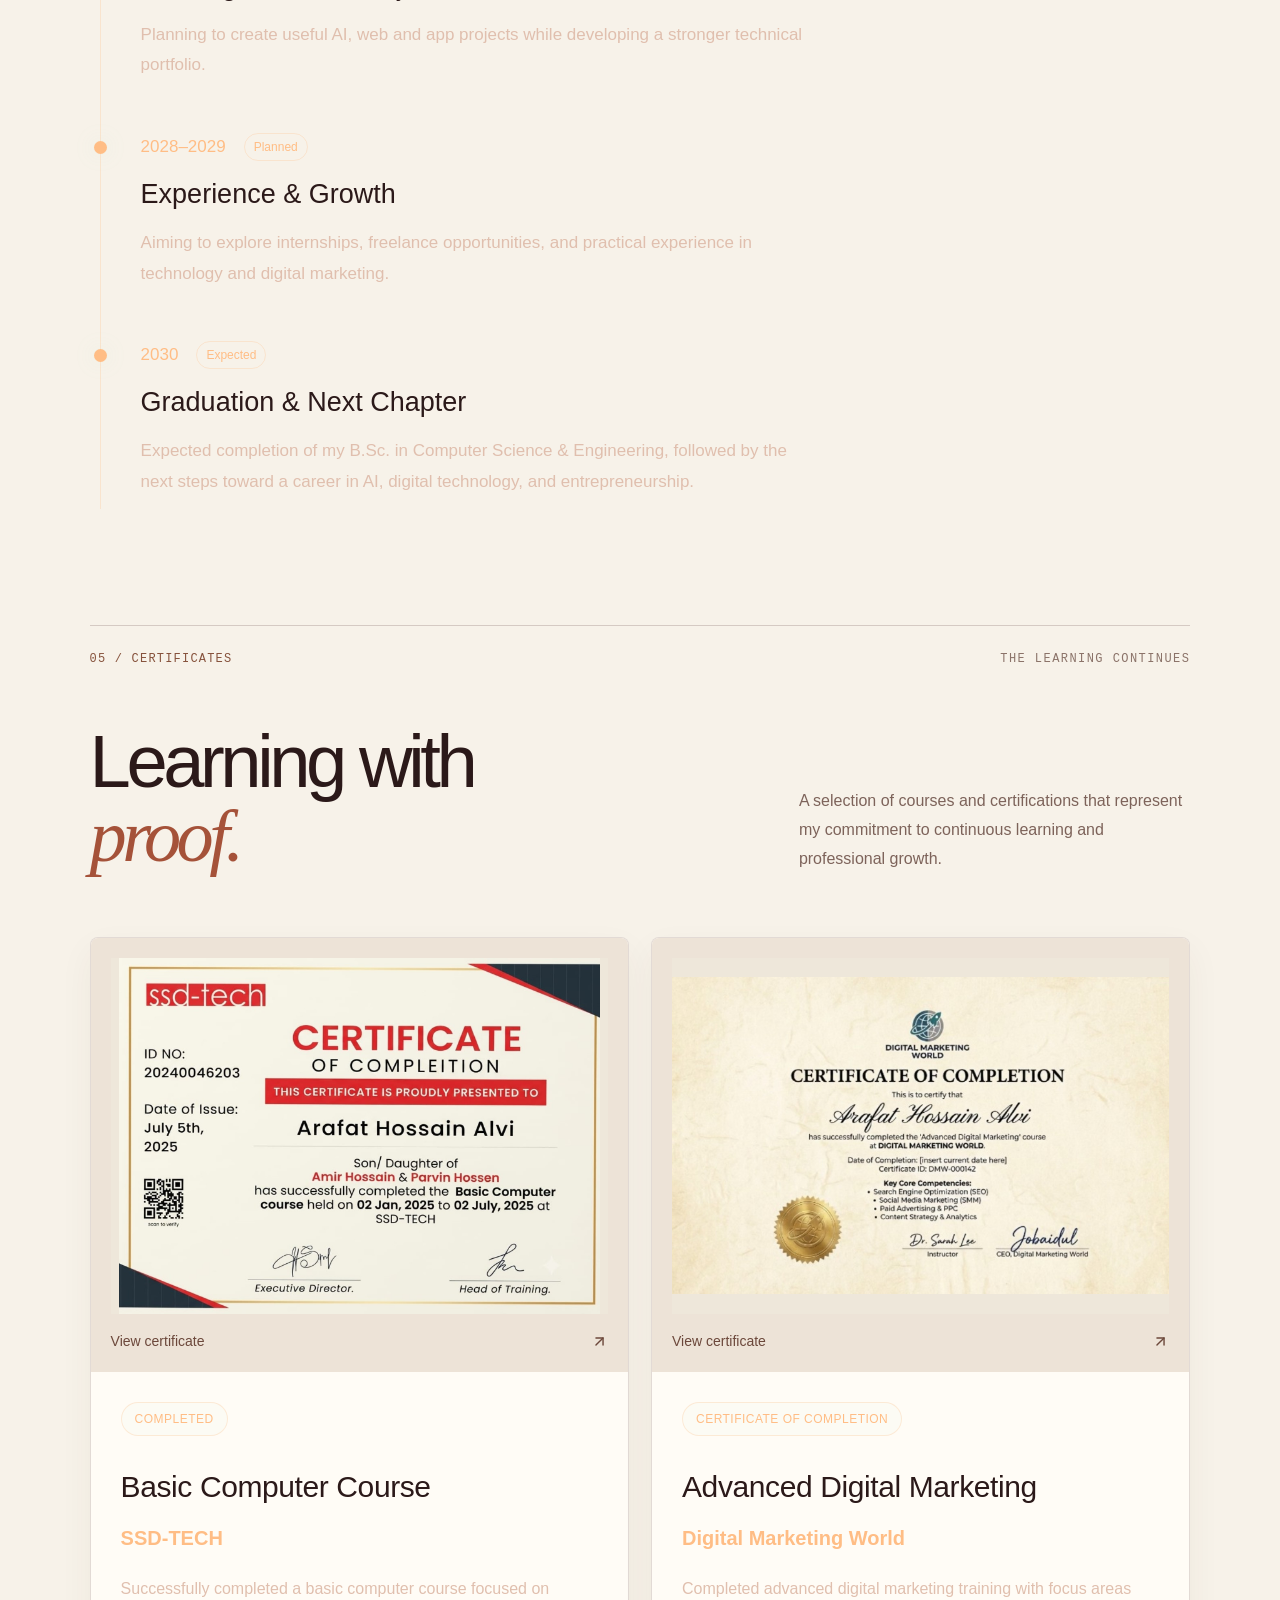
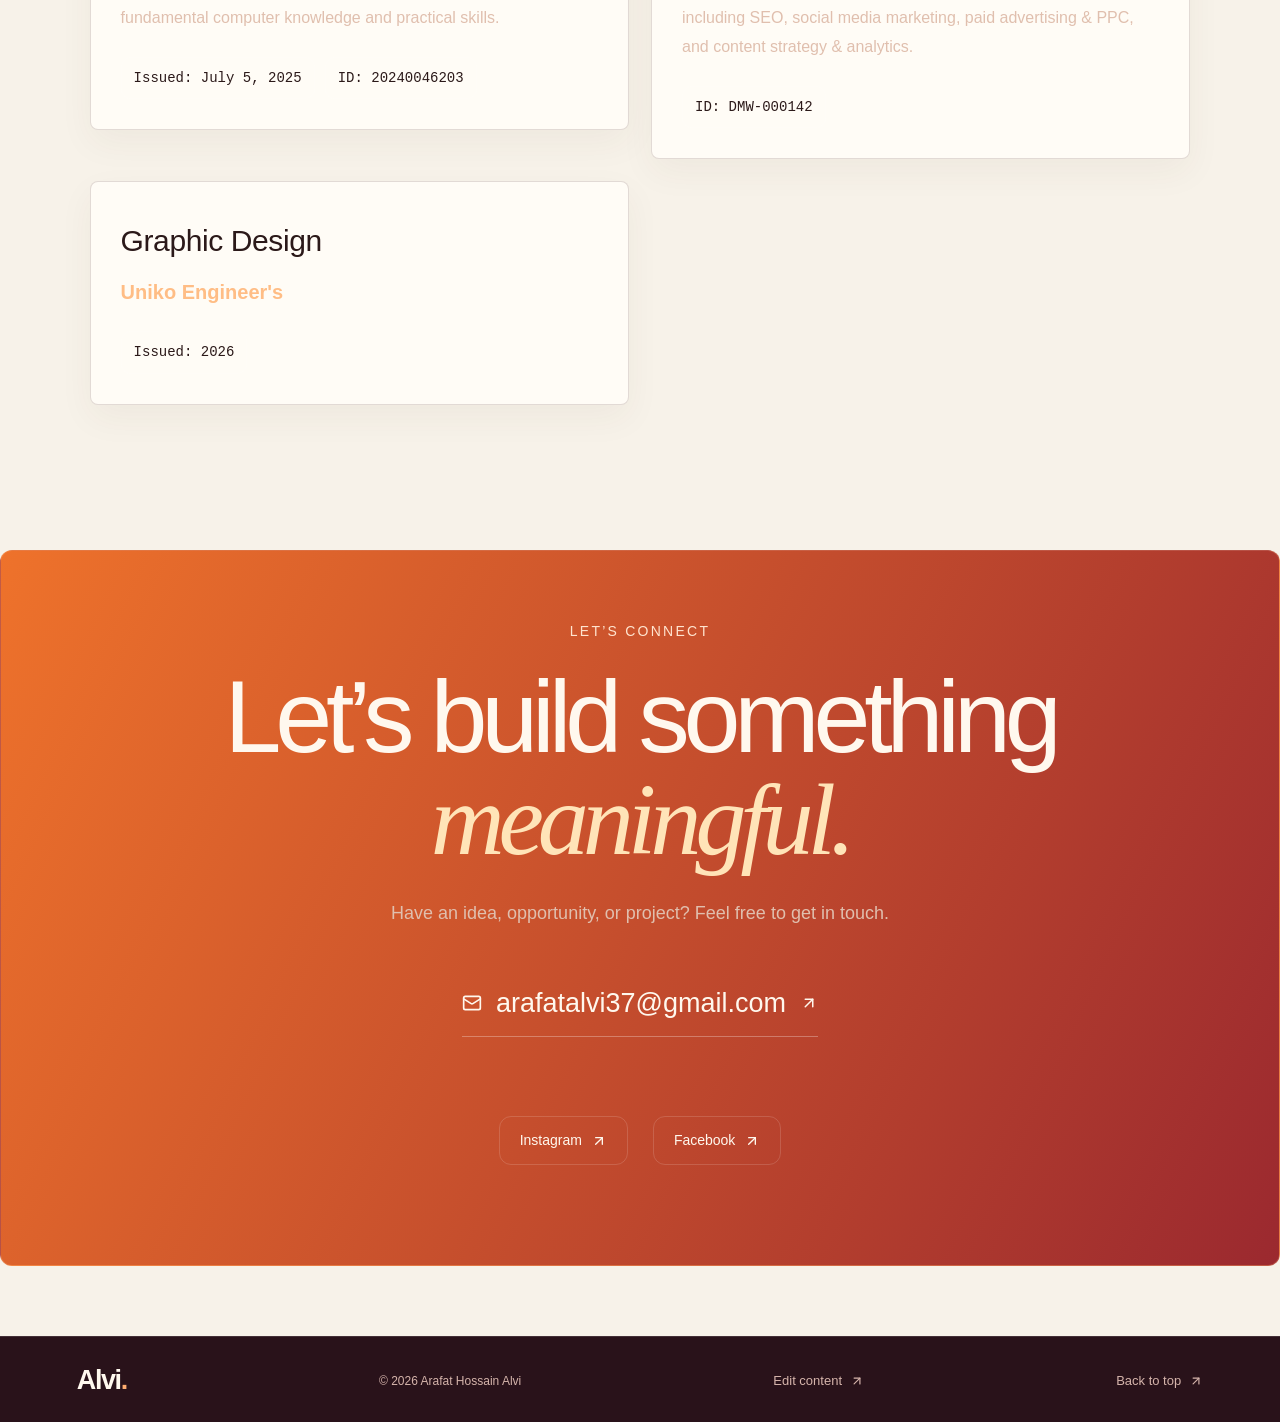
==== commit 3fa5ce87: "Keep large portrait and reveal the full hairline" ====
--- a/portfolio-two/index.html
+++ b/portfolio-two/index.html
@@ -1,3 +1,3 @@
-<!doctype html><html lang="en"><head><meta charset="UTF-8"/><meta name="viewport" content="width=device-width,initial-scale=1"/><title>Arafat Hossain Alvi — Portfolio</title><meta name="description" content="Portfolio of Arafat Hossain Alvi: selected work, skills, certificates and journey."/>  <script type="module" crossorigin src="./assets/index-DUmSZlIL.js"></script>
-  <link rel="stylesheet" crossorigin href="./assets/index-CU1wuj4g.css">
+<!doctype html><html lang="en"><head><meta charset="UTF-8"/><meta name="viewport" content="width=device-width,initial-scale=1"/><title>Arafat Hossain Alvi — Portfolio</title><meta name="description" content="Portfolio of Arafat Hossain Alvi: selected work, skills, certificates and journey."/>  <script type="module" crossorigin src="./assets/index-CJpTx0eg.js"></script>
+  <link rel="stylesheet" crossorigin href="./assets/index-CWYrVHBZ.css">
 </head><body><div id="root"></div></body></html>
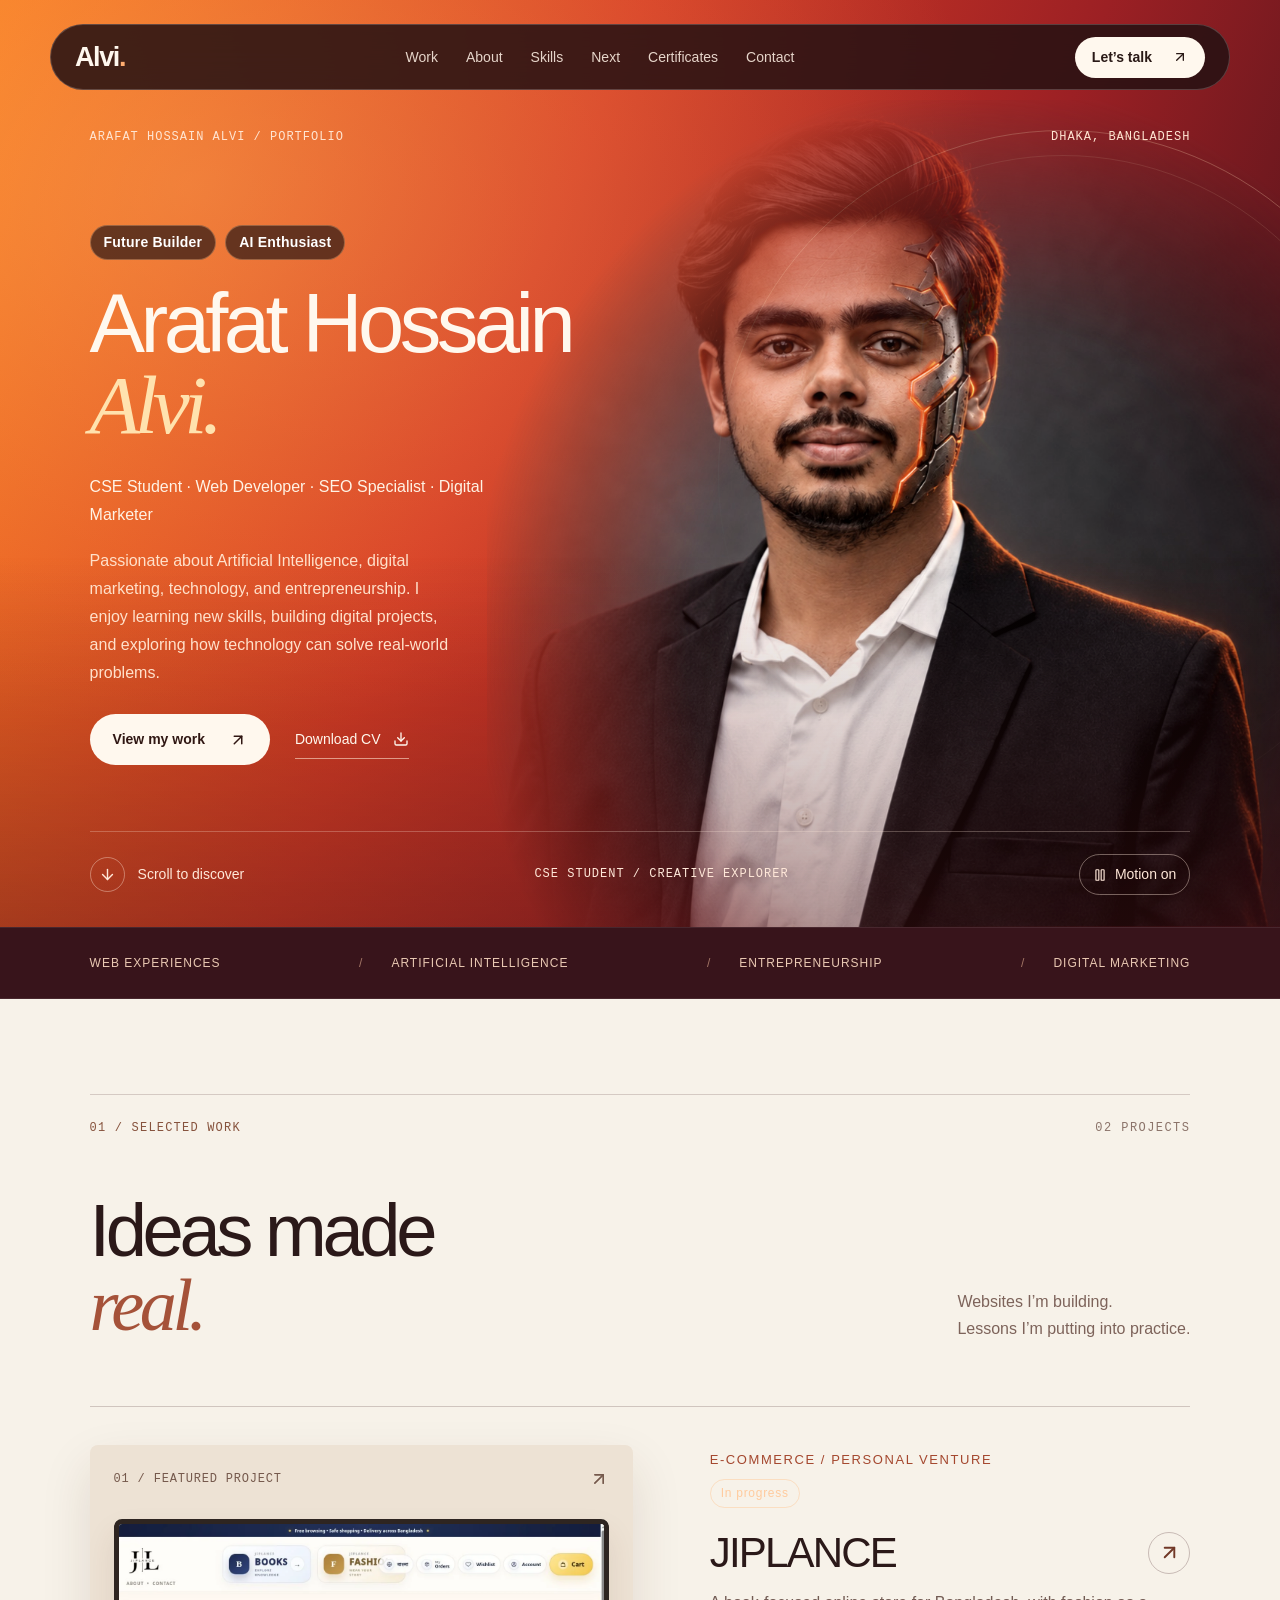
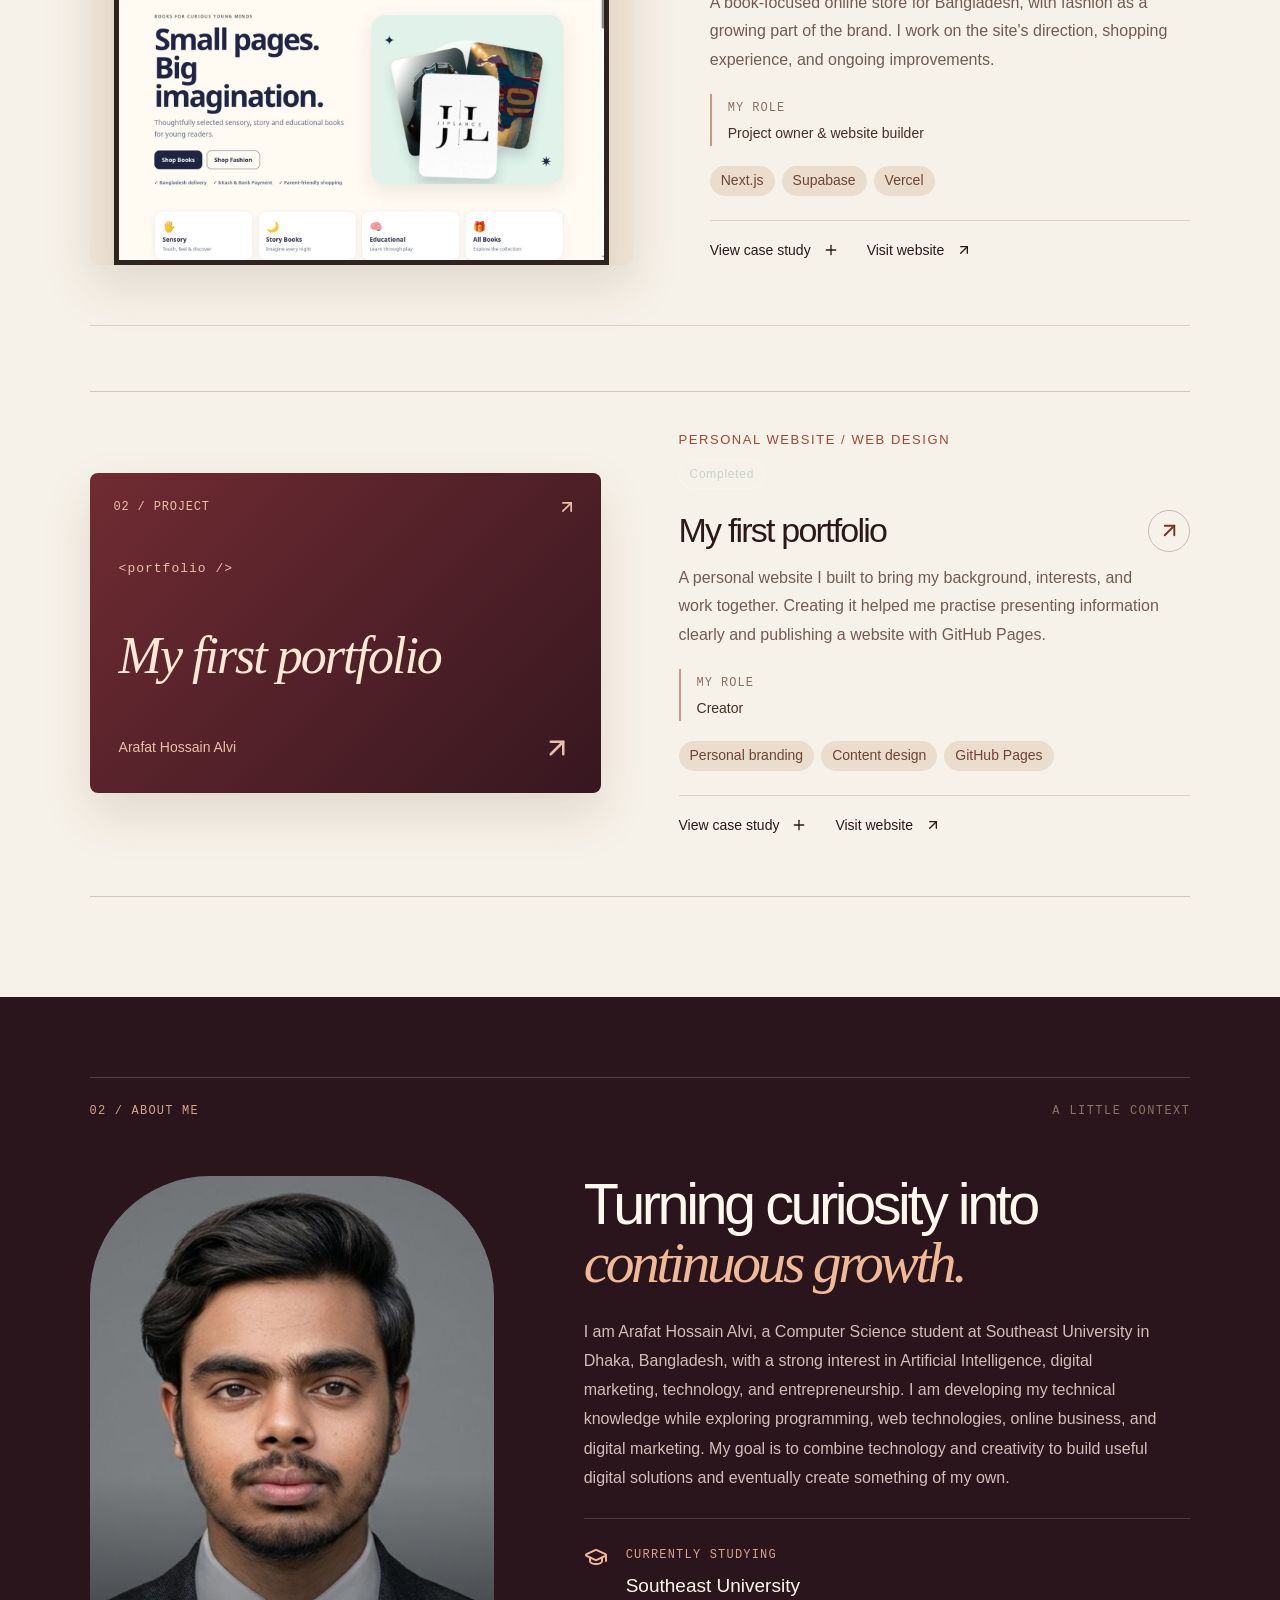
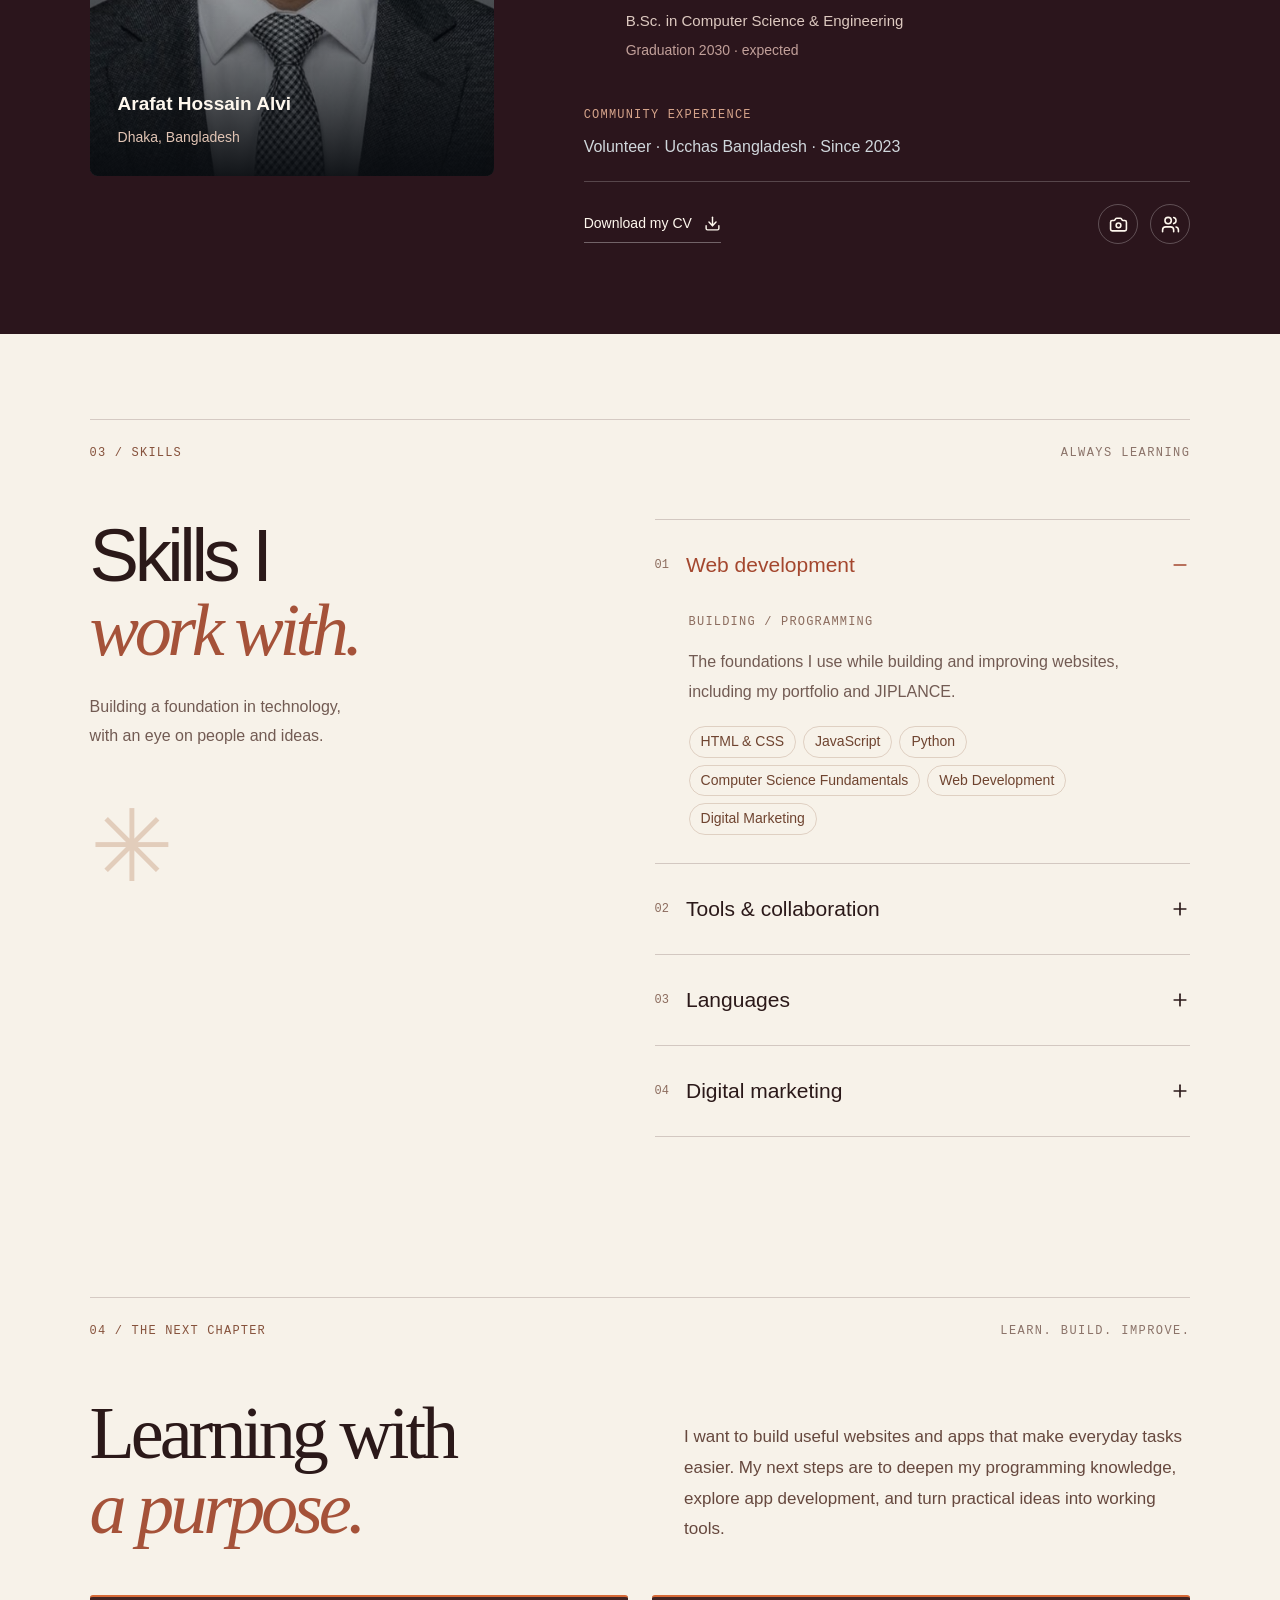
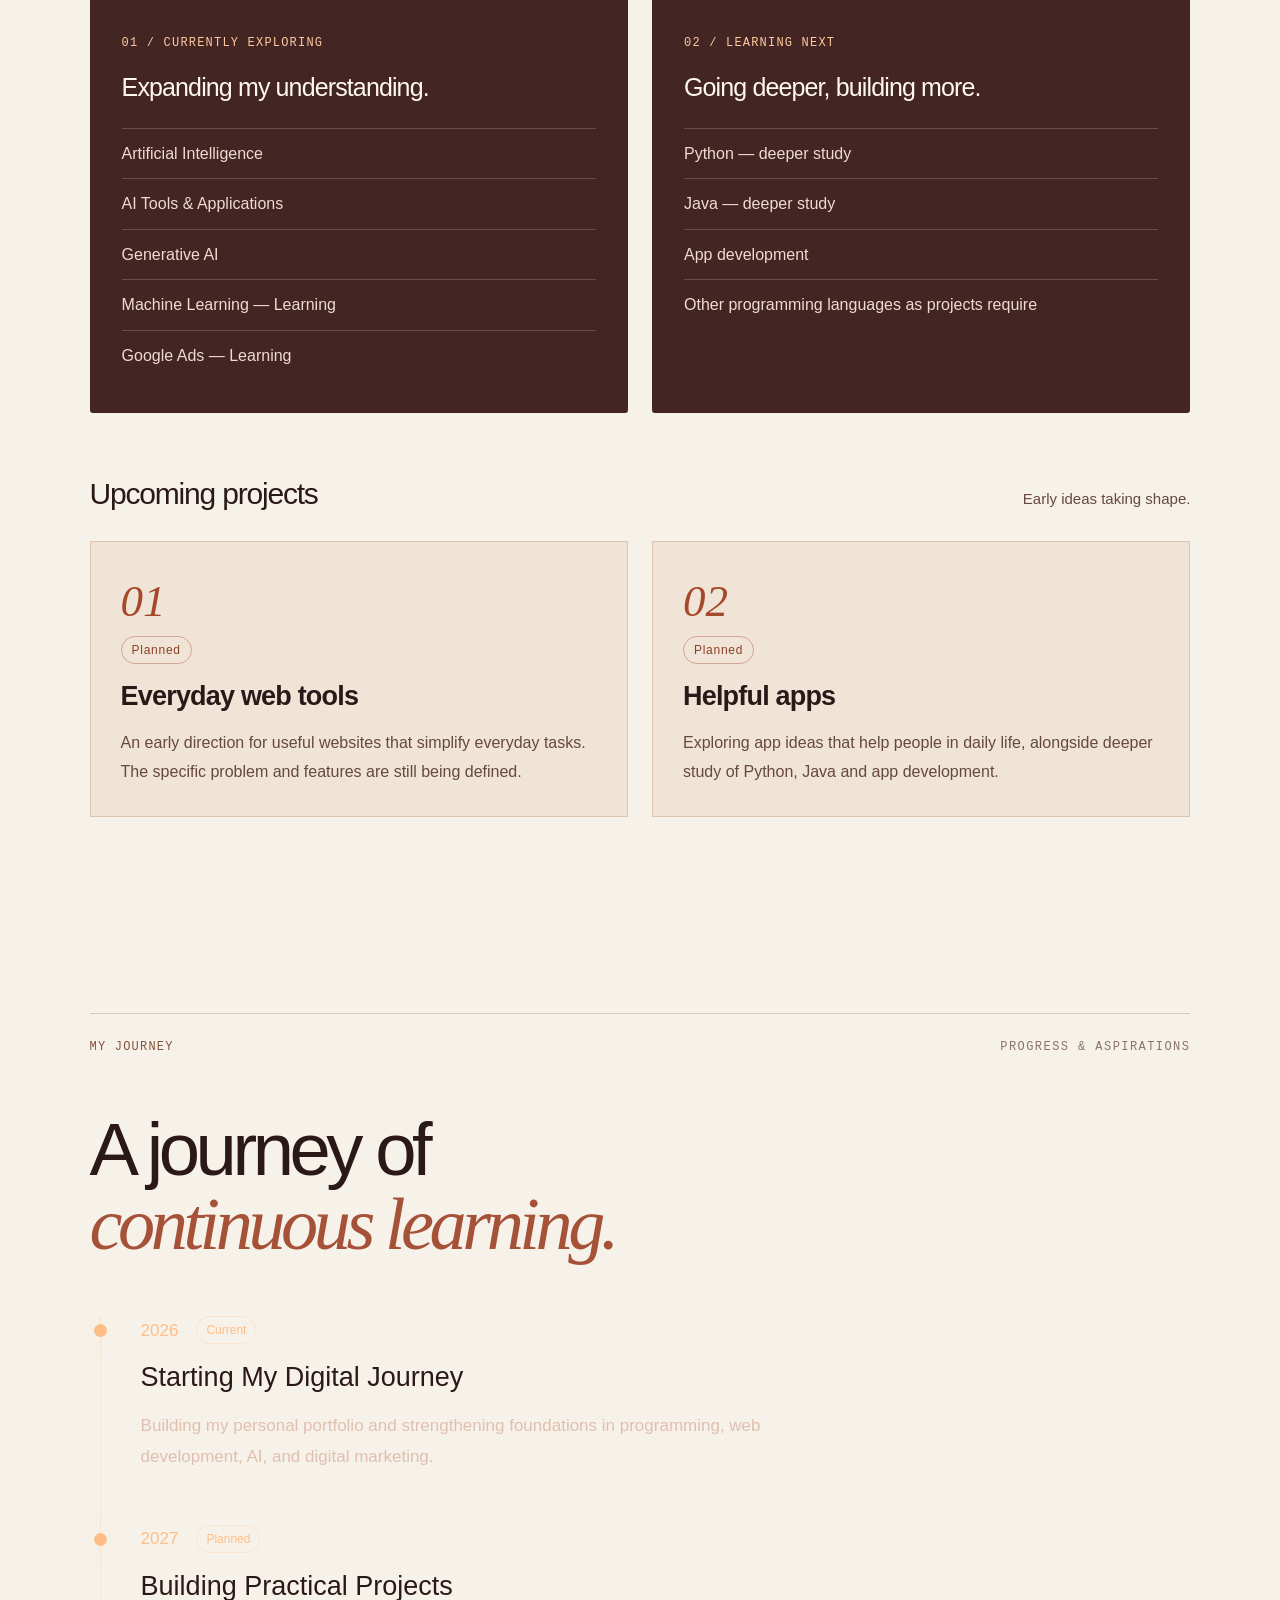
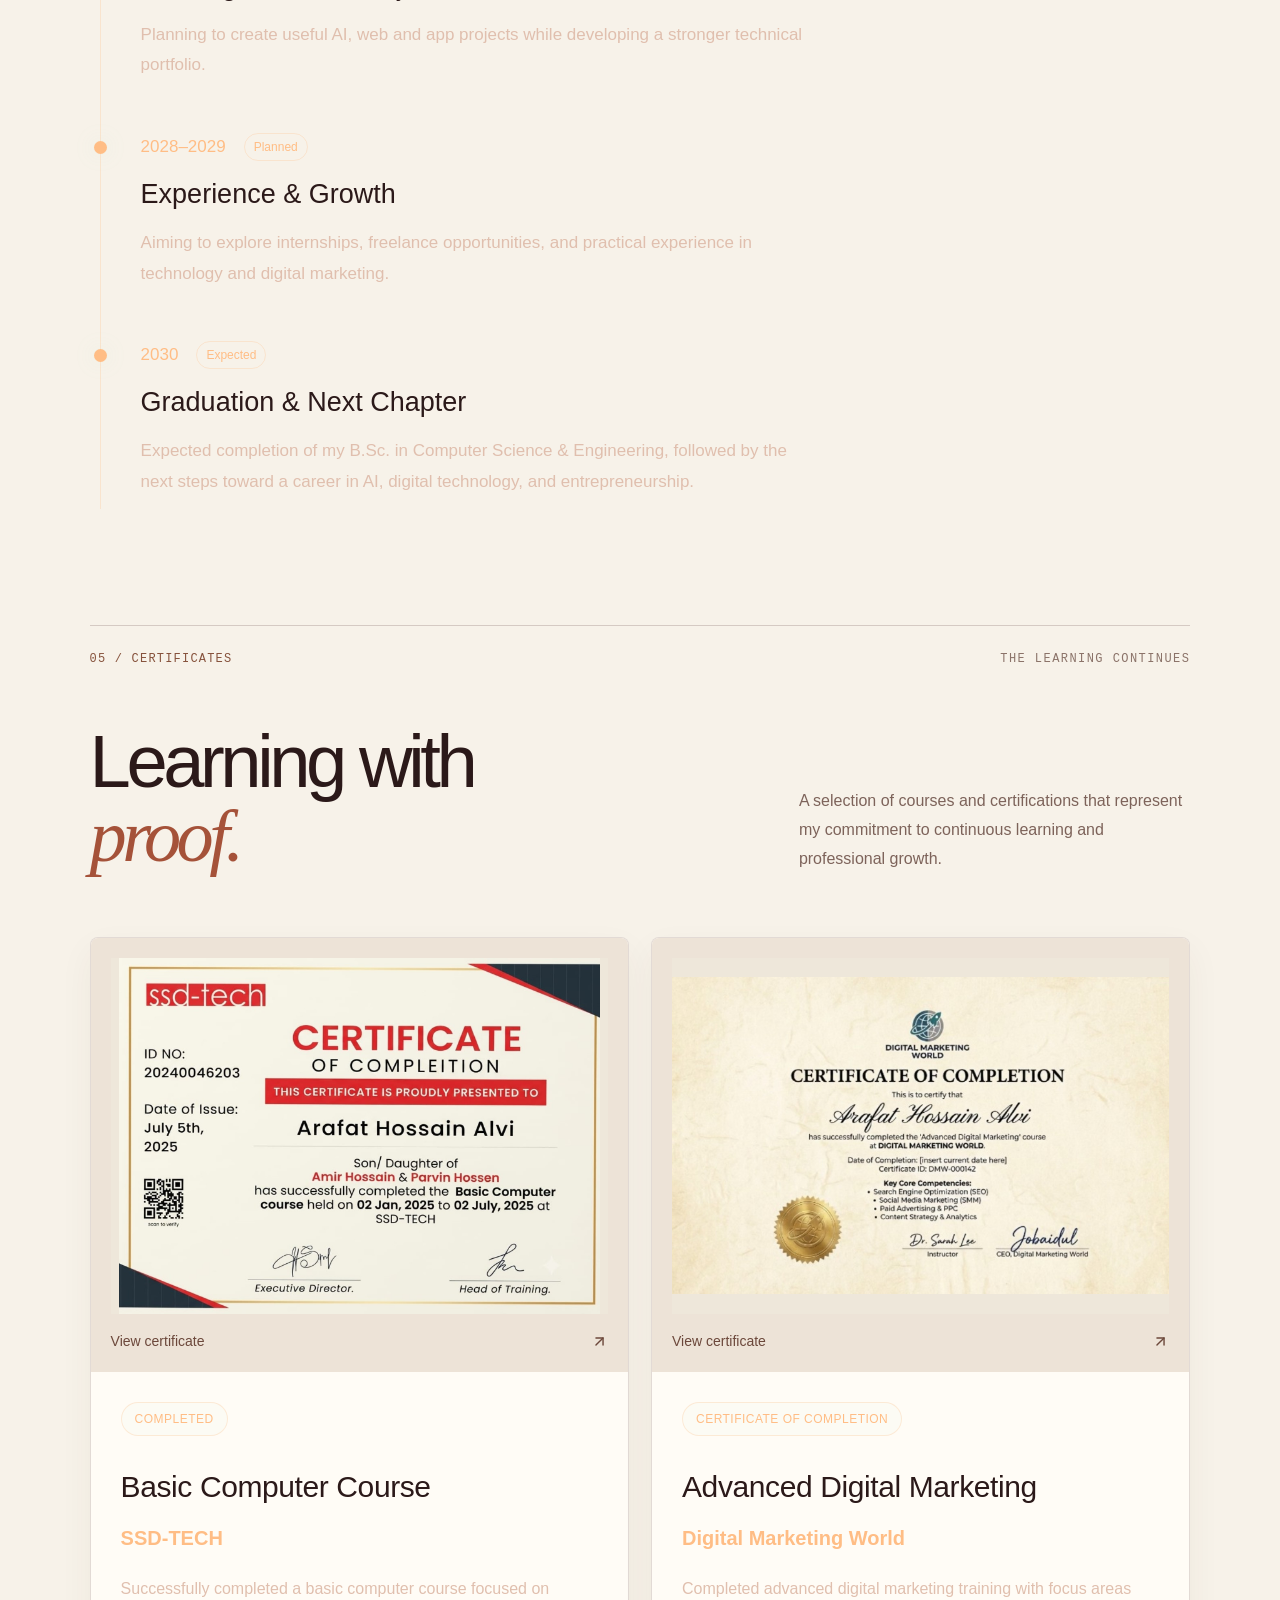
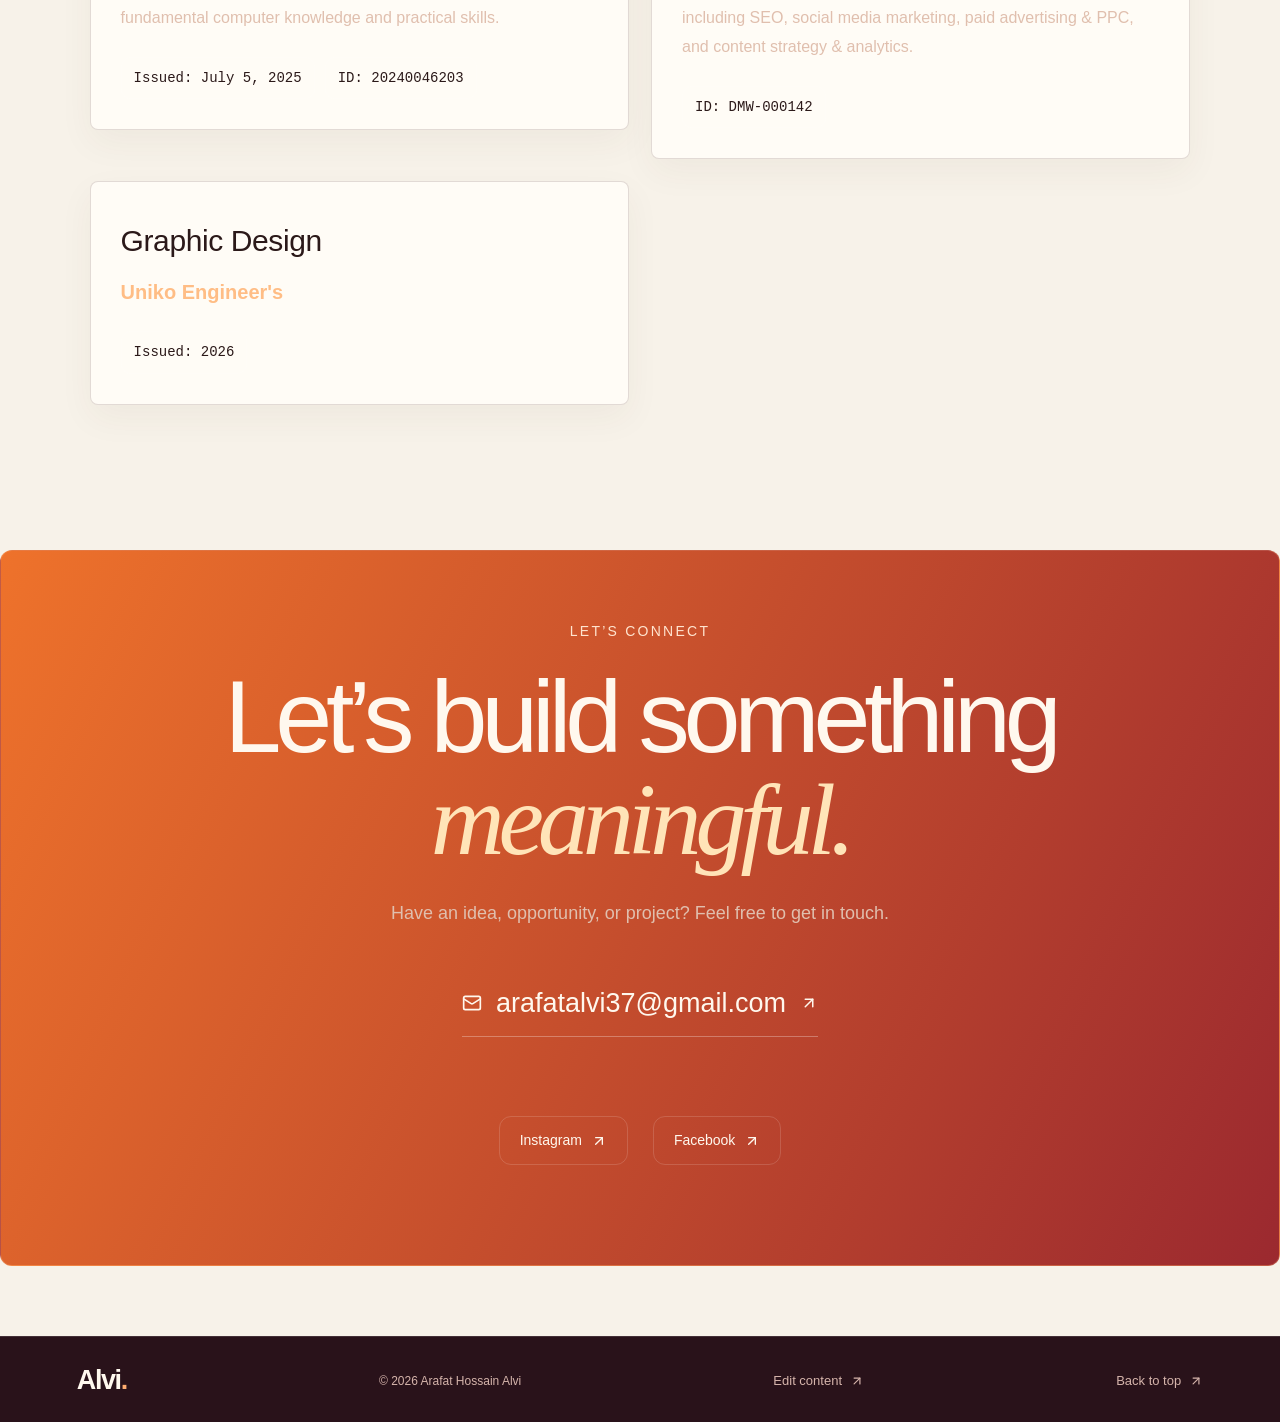
==== commit ba3664e3: "Improve roadmap and upcoming project readability" ====
--- a/portfolio-two/index.html
+++ b/portfolio-two/index.html
@@ -1,3 +1,3 @@
-<!doctype html><html lang="en"><head><meta charset="UTF-8"/><meta name="viewport" content="width=device-width,initial-scale=1"/><title>Arafat Hossain Alvi — Portfolio</title><meta name="description" content="Portfolio of Arafat Hossain Alvi: selected work, skills, certificates and journey."/>  <script type="module" crossorigin src="./assets/index-CJpTx0eg.js"></script>
-  <link rel="stylesheet" crossorigin href="./assets/index-CWYrVHBZ.css">
+<!doctype html><html lang="en"><head><meta charset="UTF-8"/><meta name="viewport" content="width=device-width,initial-scale=1"/><title>Arafat Hossain Alvi — Portfolio</title><meta name="description" content="Portfolio of Arafat Hossain Alvi: selected work, skills, certificates and journey."/>  <script type="module" crossorigin src="./assets/index-D7rkHtYW.js"></script>
+  <link rel="stylesheet" crossorigin href="./assets/index-B_LhodXQ.css">
 </head><body><div id="root"></div></body></html>
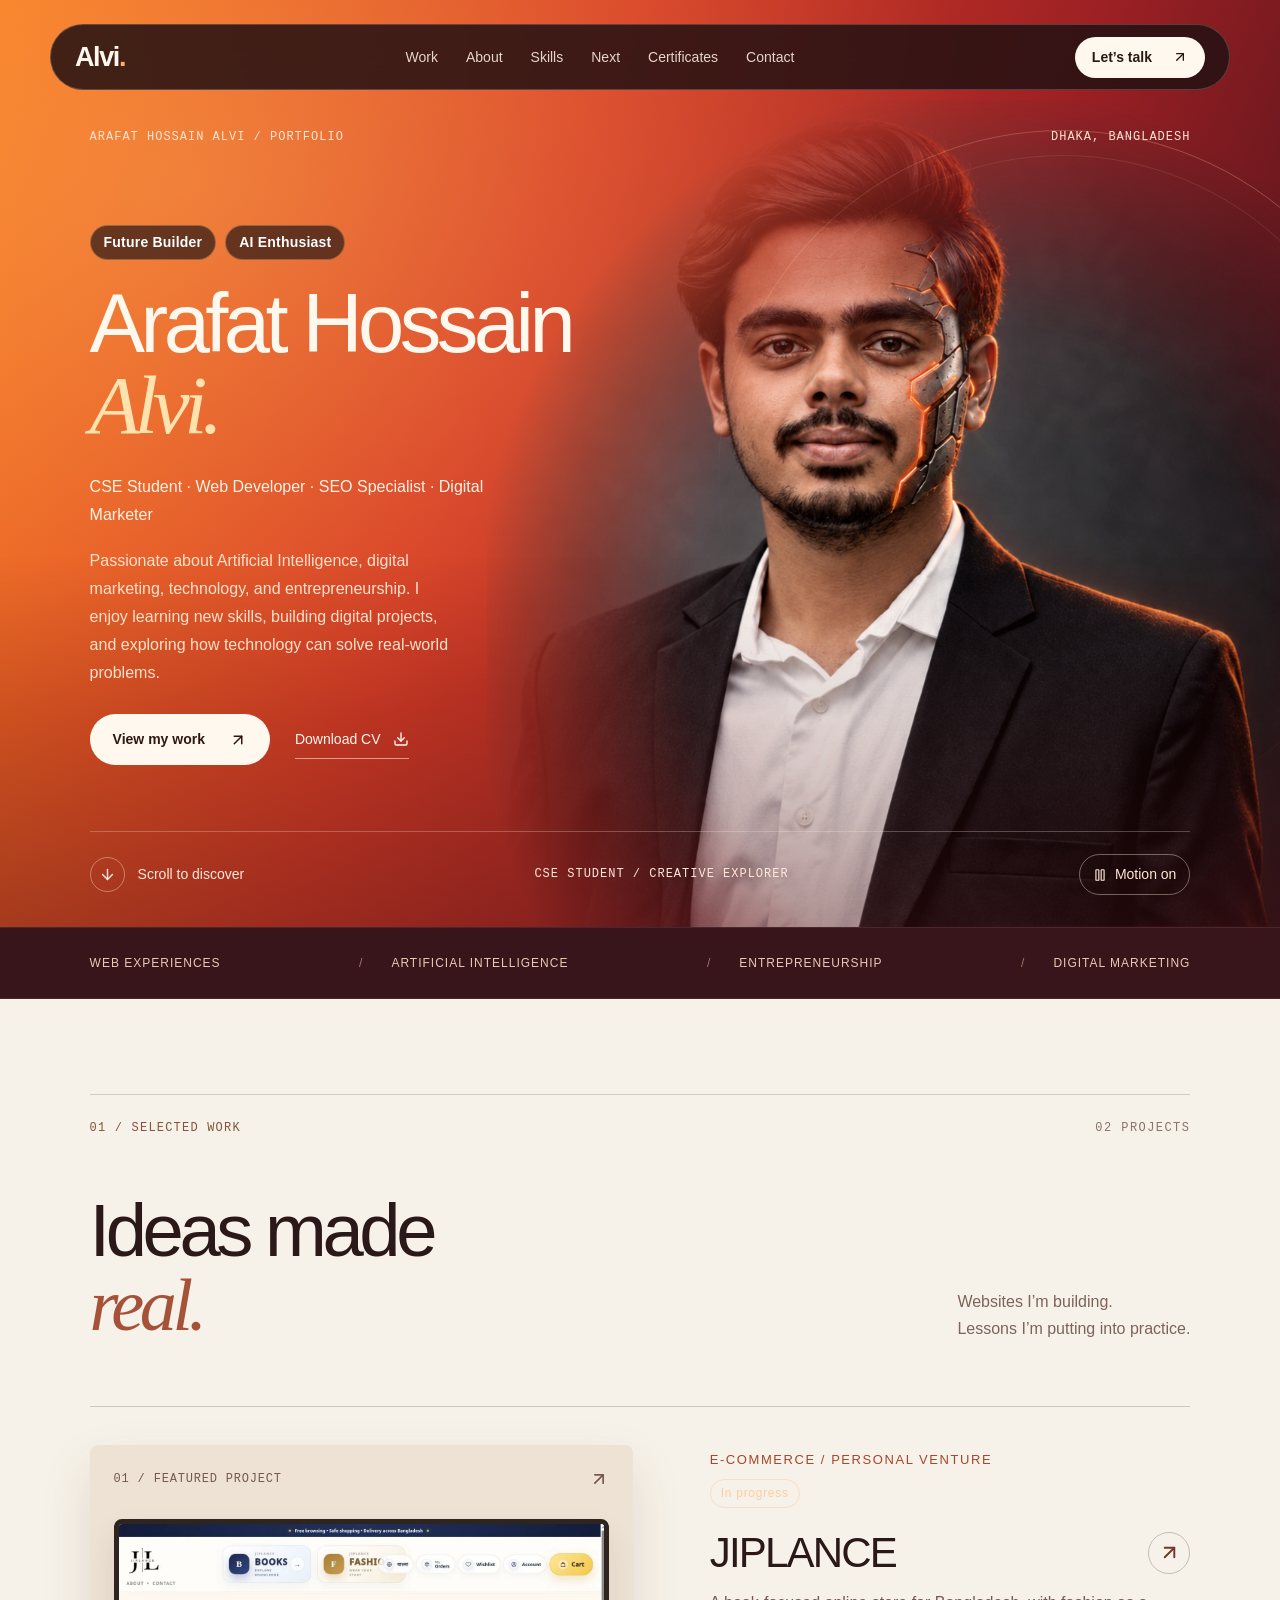
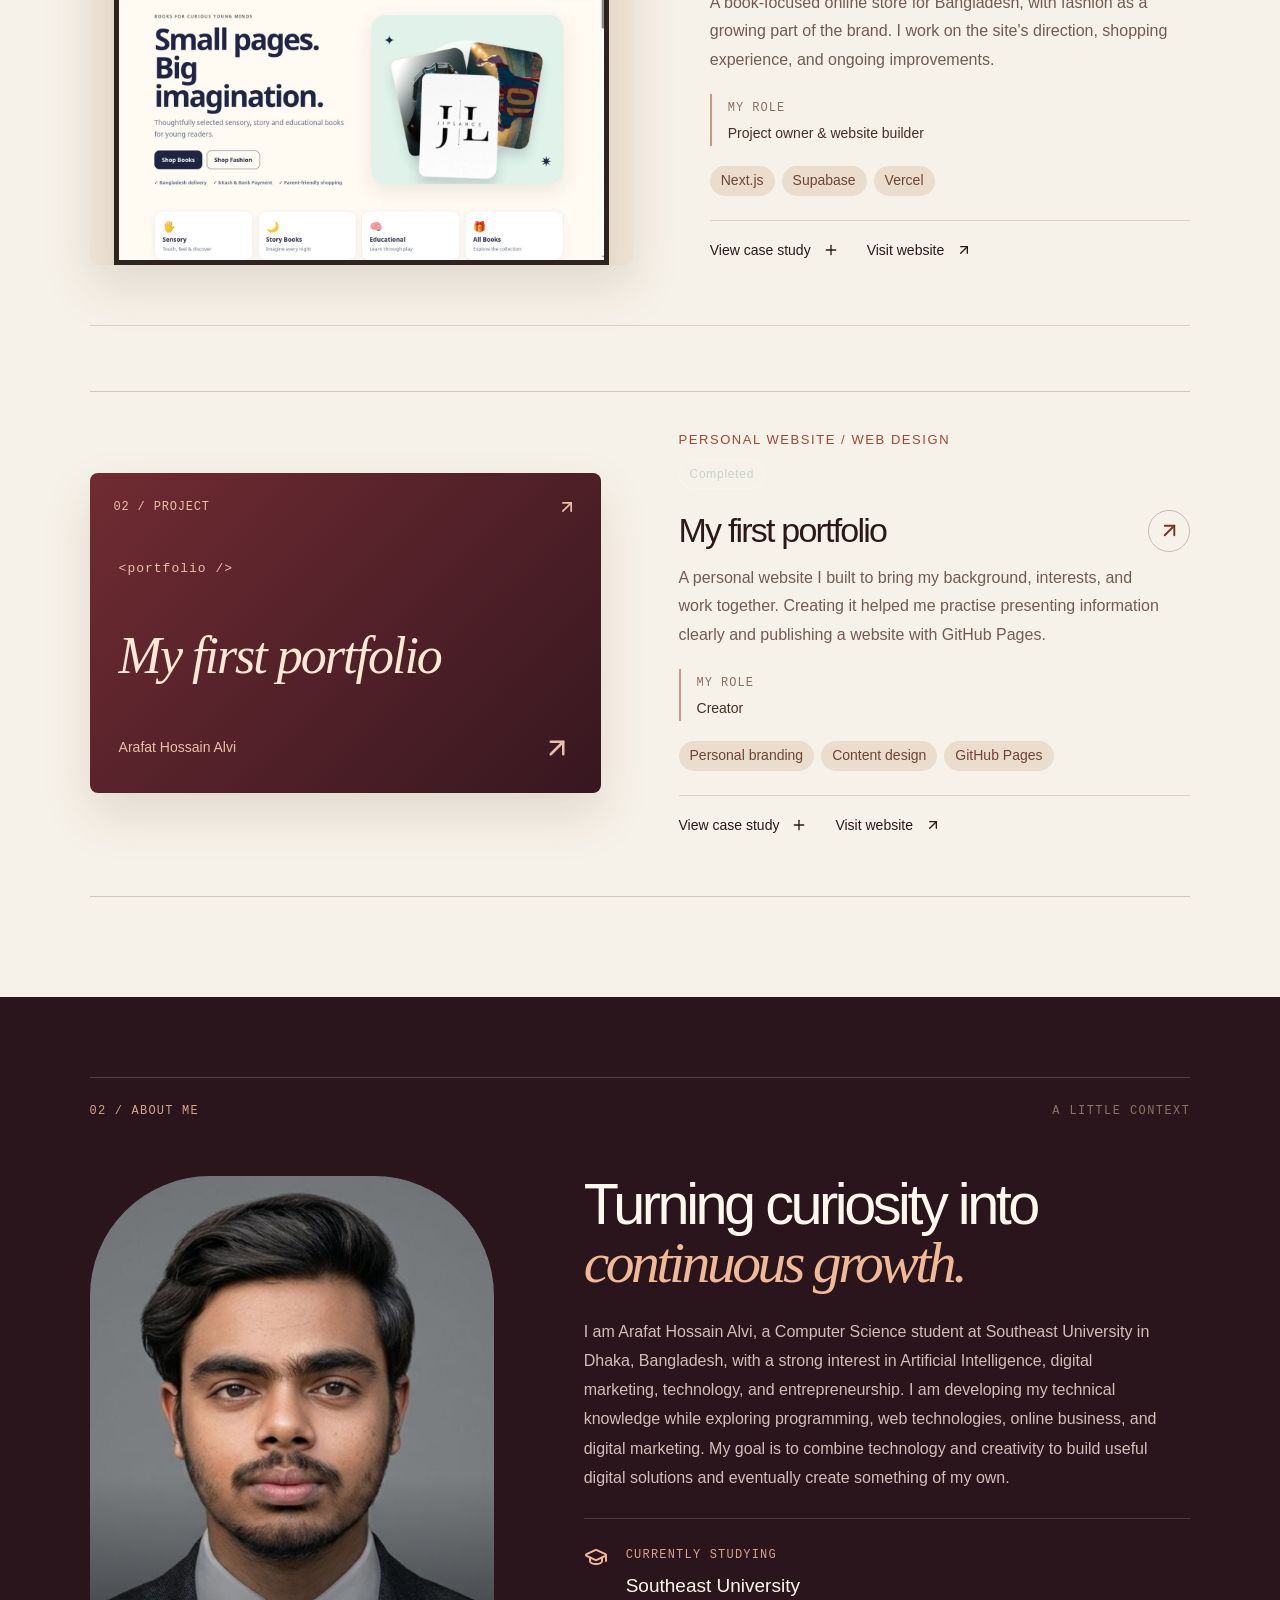
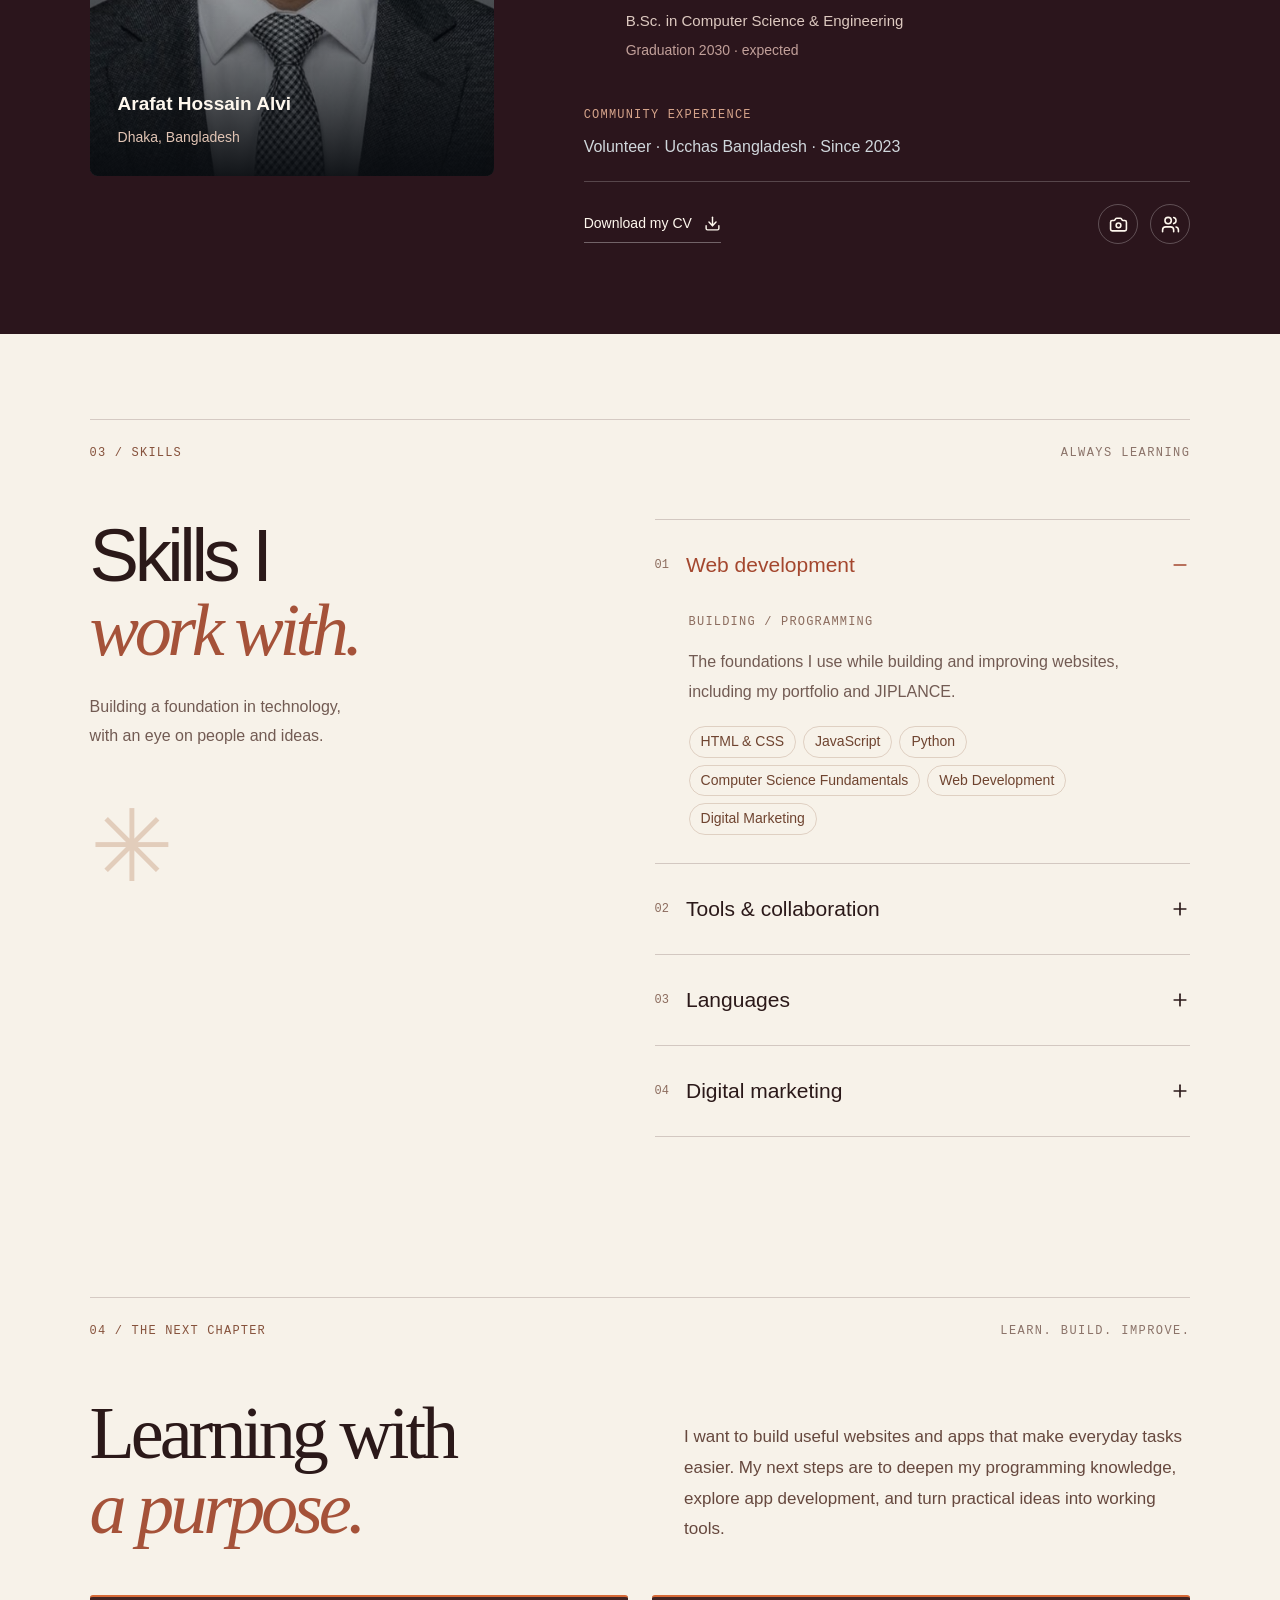
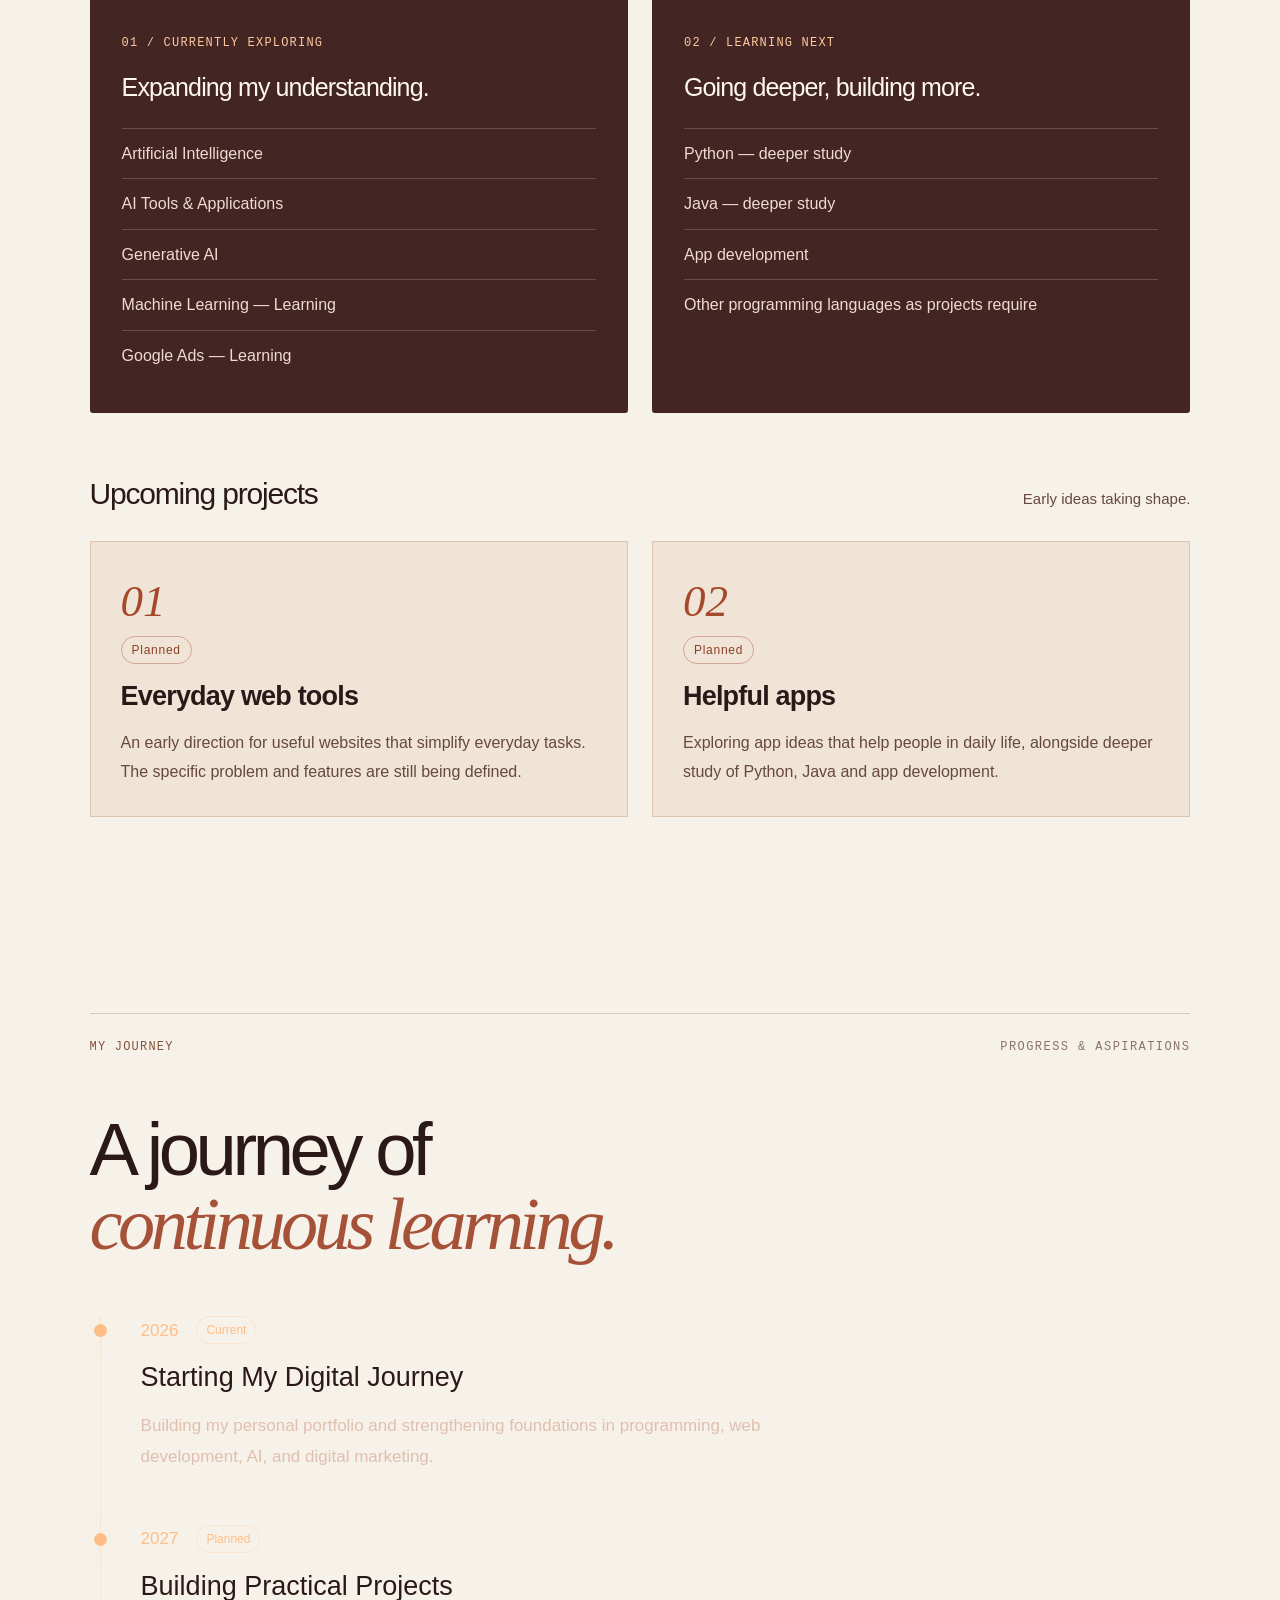
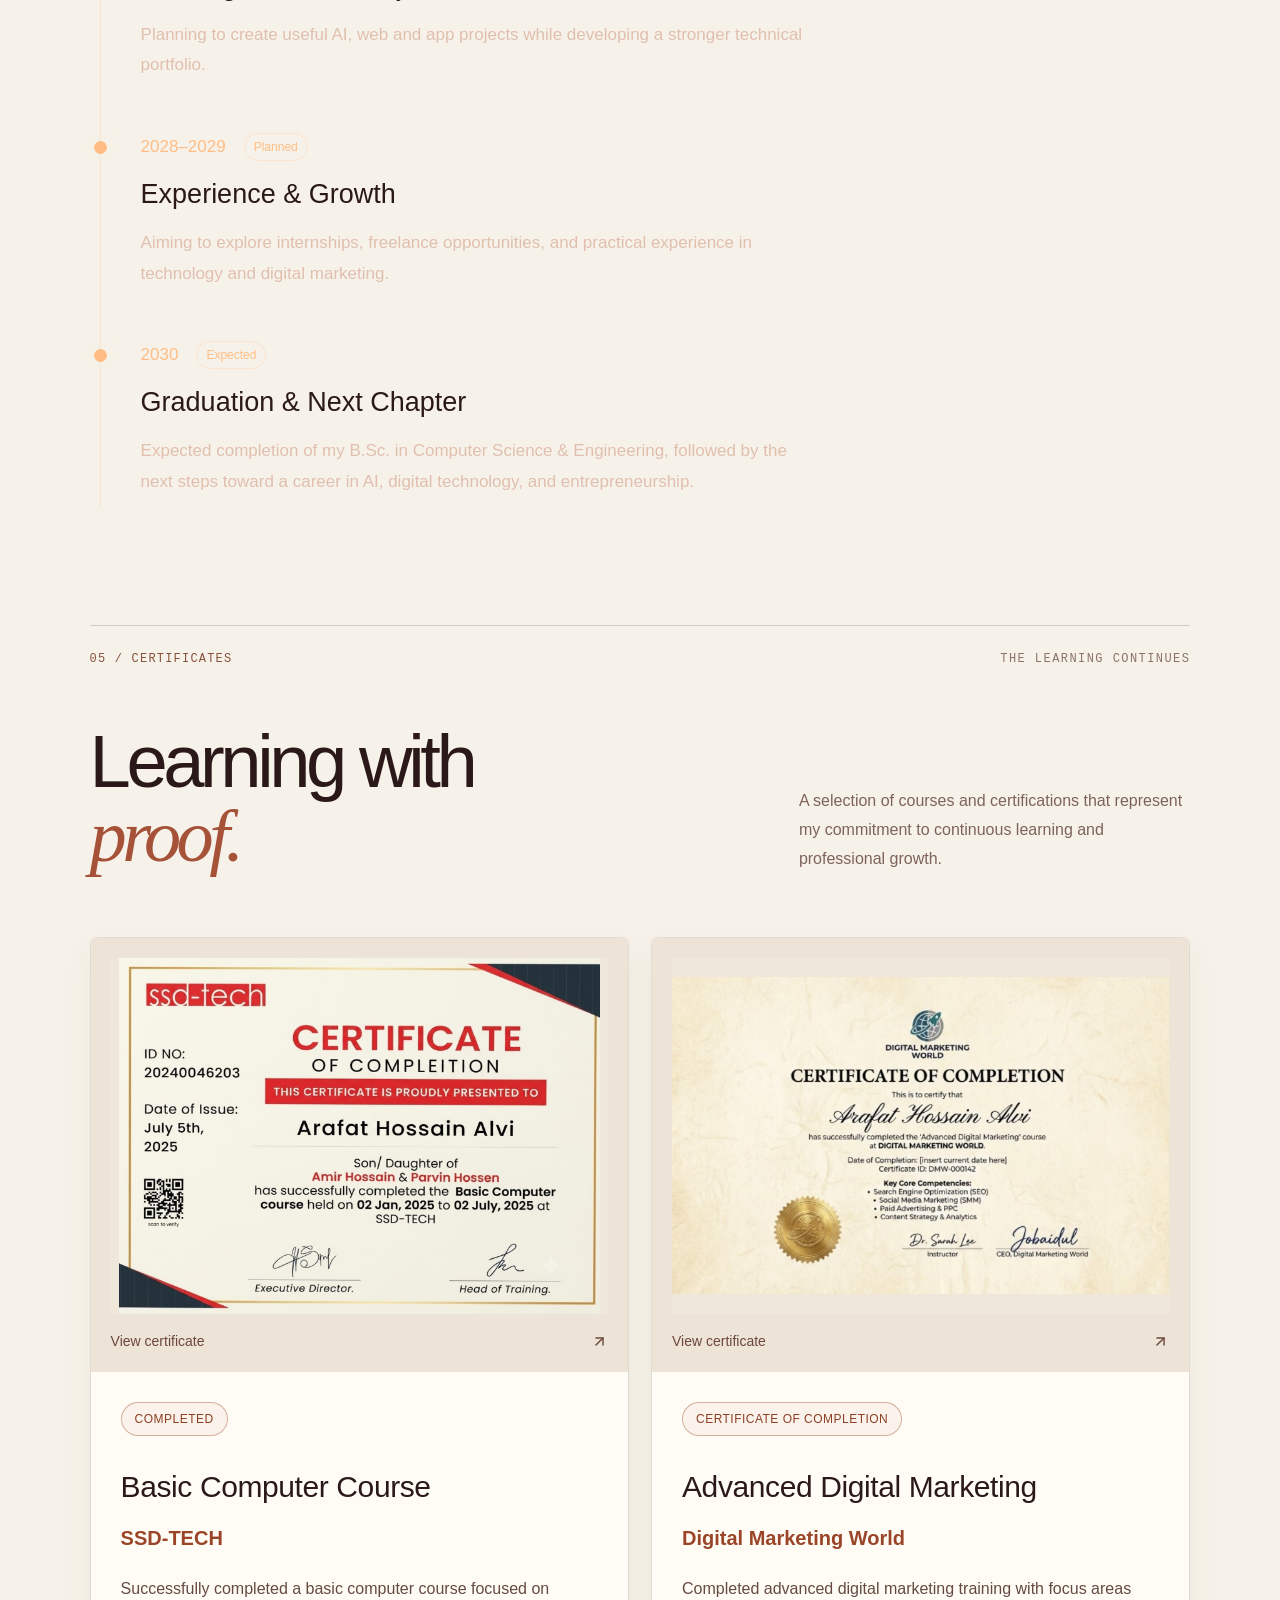
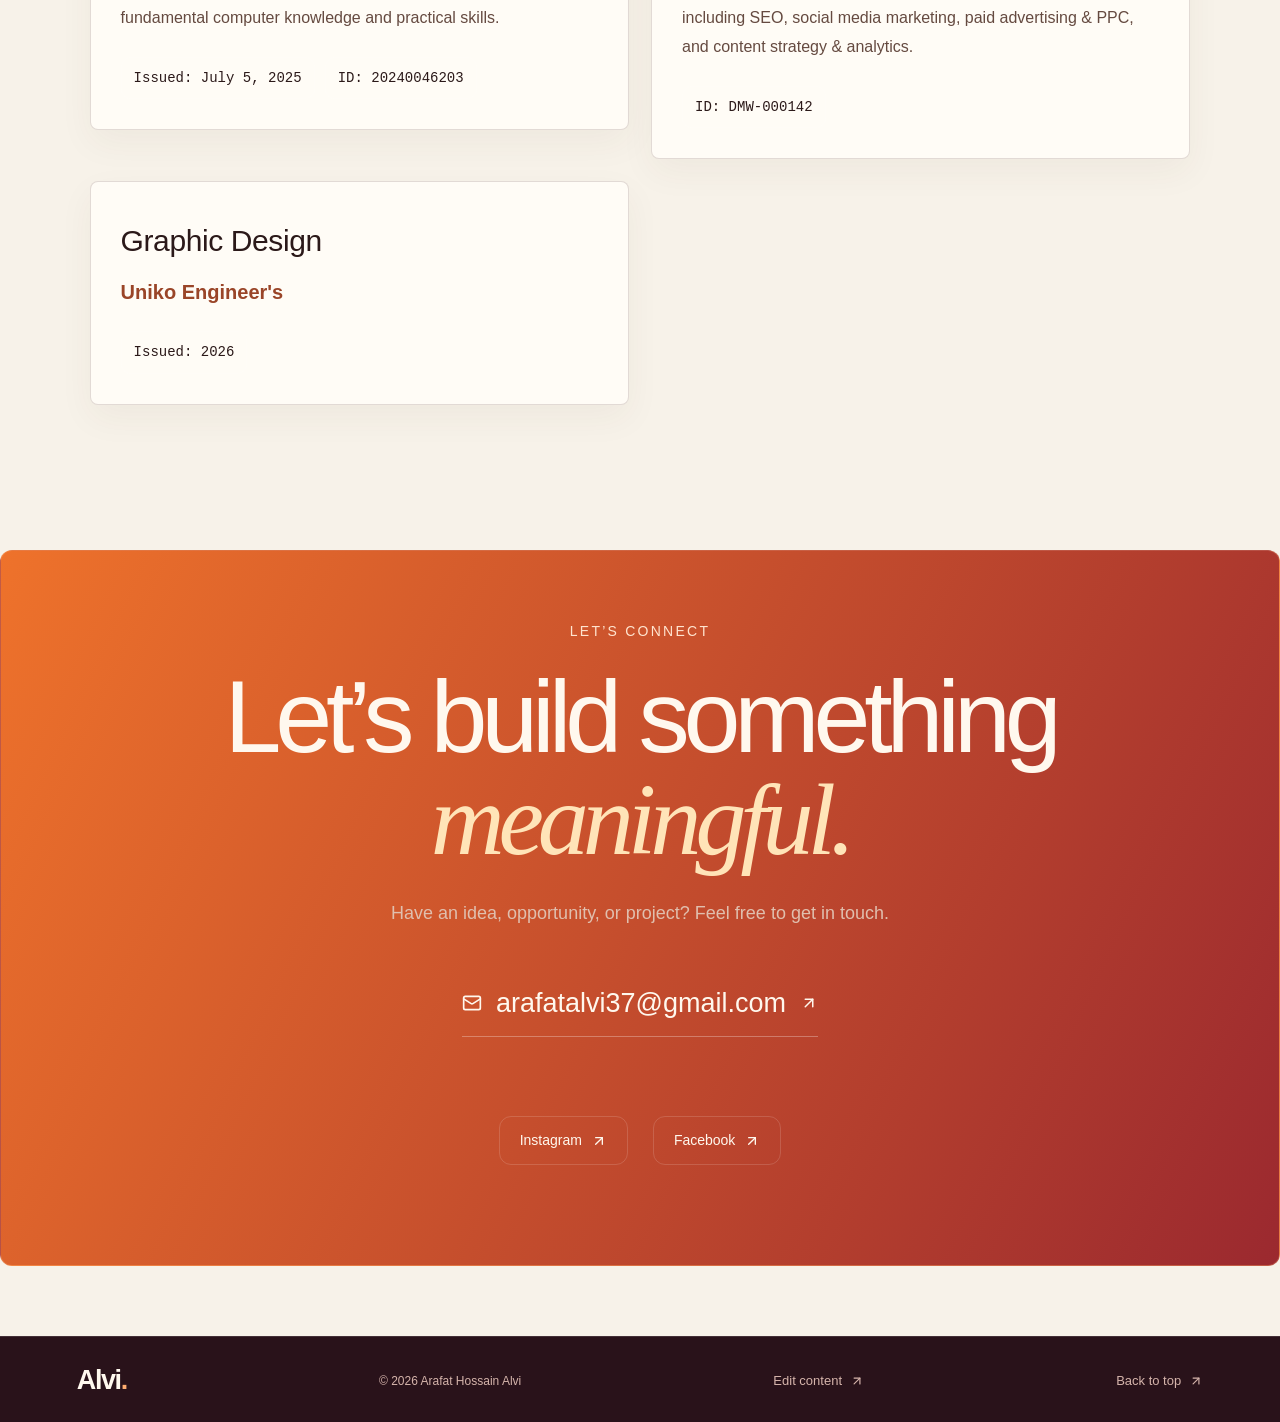
==== commit 569cd83f: "Improve certificate text contrast on light cards" ====
--- a/portfolio-two/index.html
+++ b/portfolio-two/index.html
@@ -1,3 +1,3 @@
-<!doctype html><html lang="en"><head><meta charset="UTF-8"/><meta name="viewport" content="width=device-width,initial-scale=1"/><title>Arafat Hossain Alvi — Portfolio</title><meta name="description" content="Portfolio of Arafat Hossain Alvi: selected work, skills, certificates and journey."/>  <script type="module" crossorigin src="./assets/index-D7rkHtYW.js"></script>
-  <link rel="stylesheet" crossorigin href="./assets/index-B_LhodXQ.css">
+<!doctype html><html lang="en"><head><meta charset="UTF-8"/><meta name="viewport" content="width=device-width,initial-scale=1"/><title>Arafat Hossain Alvi — Portfolio</title><meta name="description" content="Portfolio of Arafat Hossain Alvi: selected work, skills, certificates and journey."/>  <script type="module" crossorigin src="./assets/index-DjbRRNvQ.js"></script>
+  <link rel="stylesheet" crossorigin href="./assets/index-rh7MbPf6.css">
 </head><body><div id="root"></div></body></html>
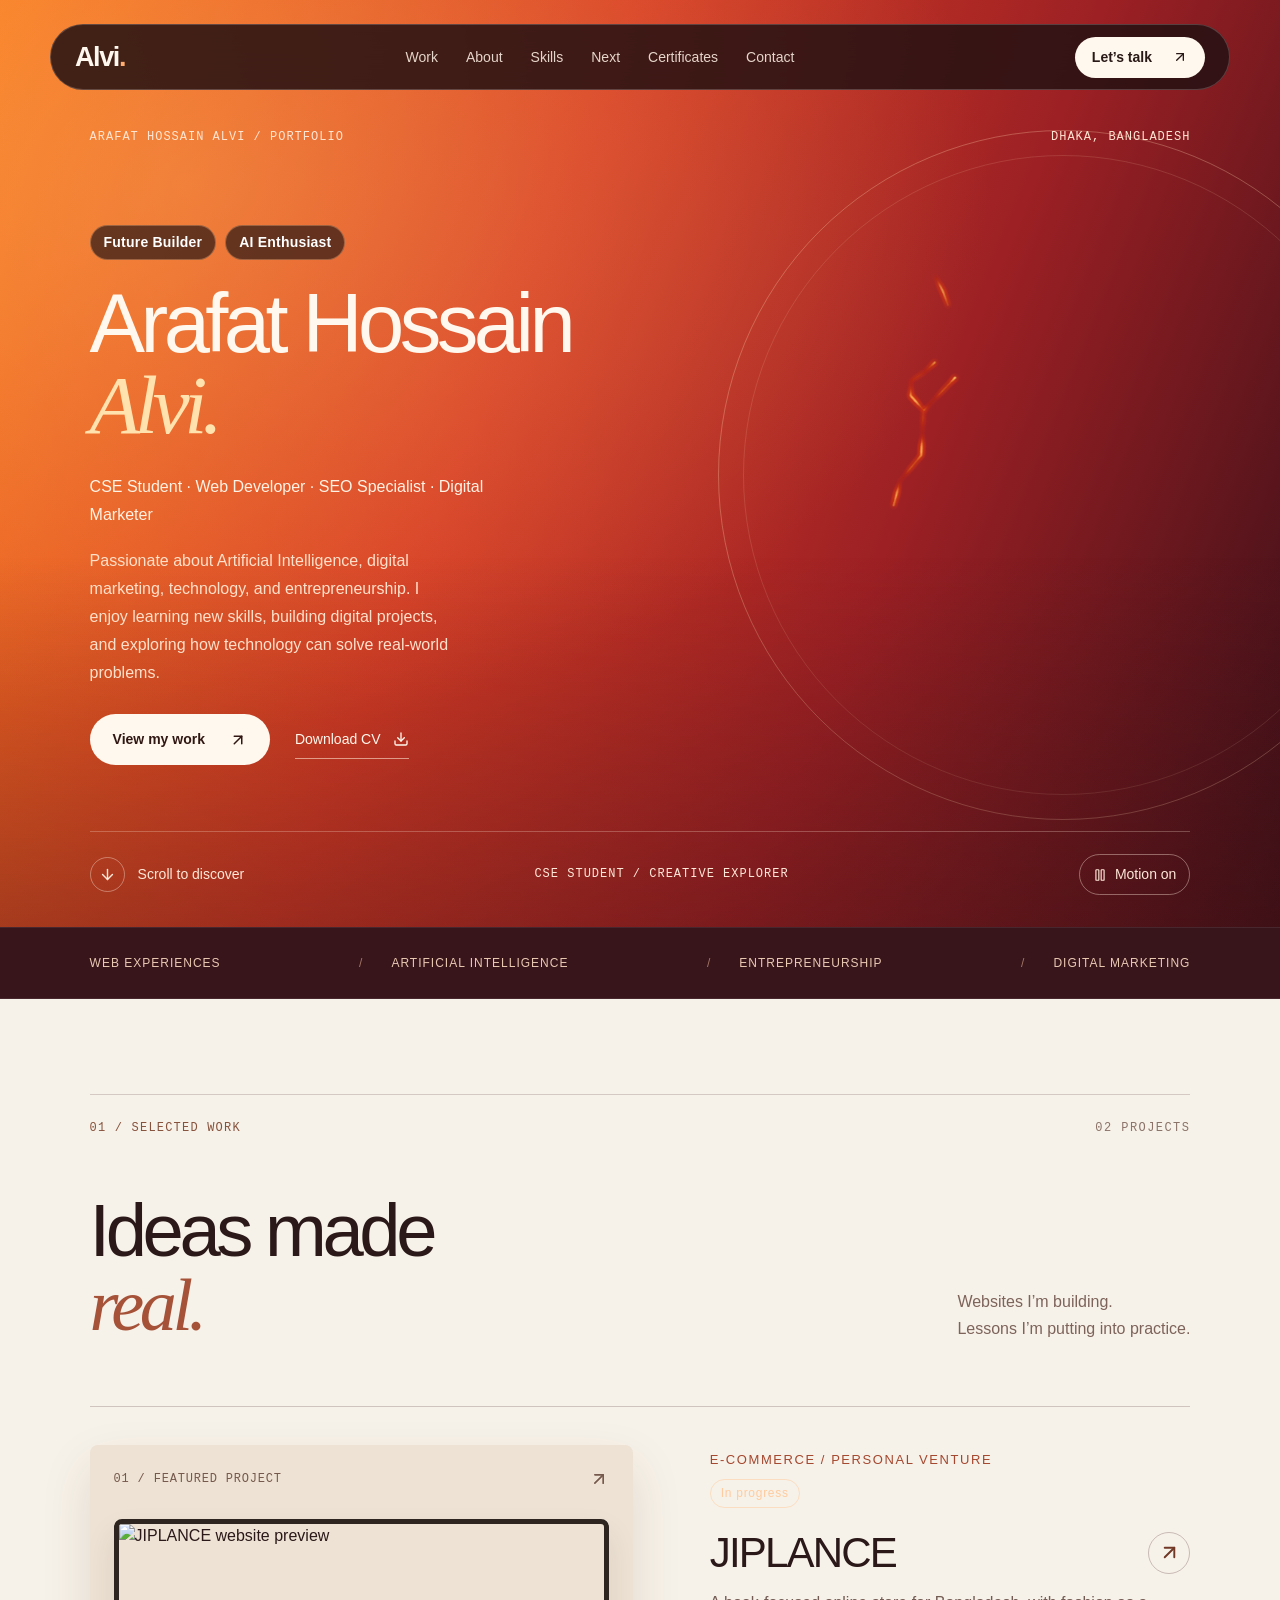
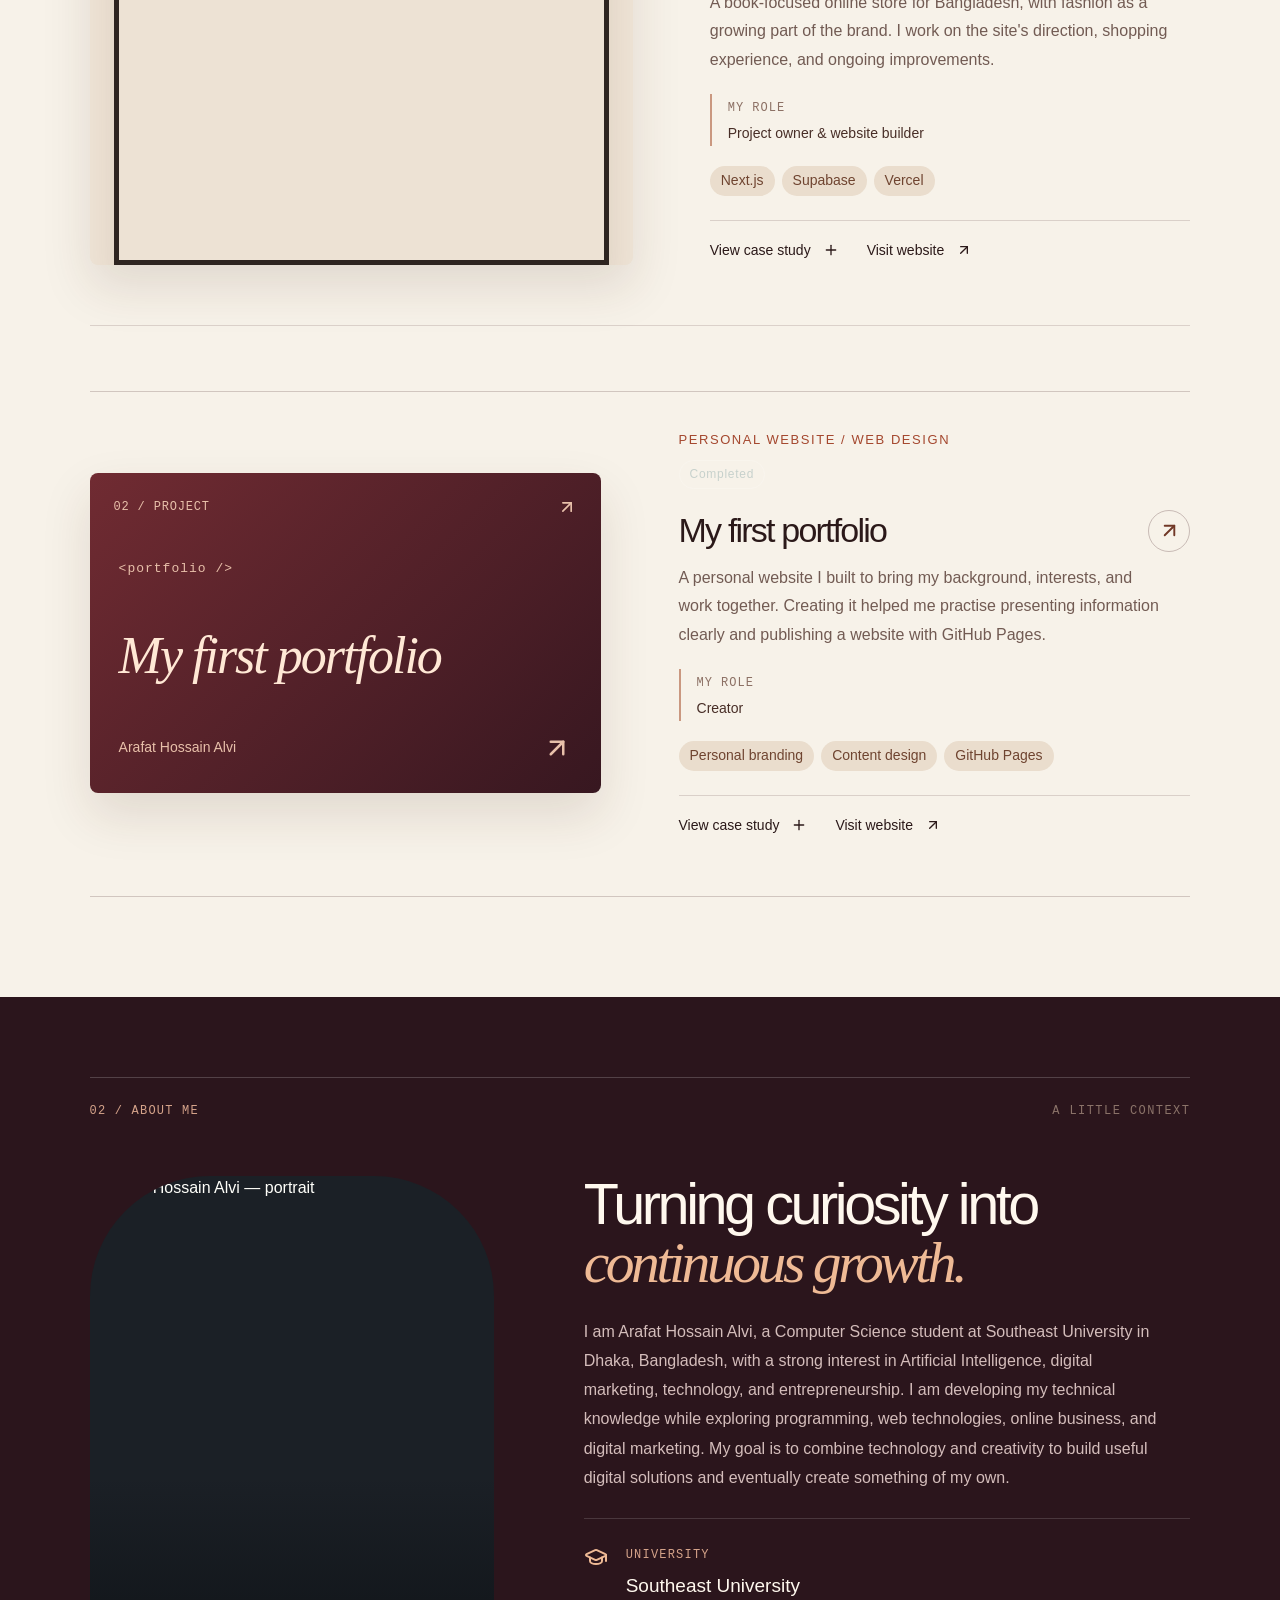
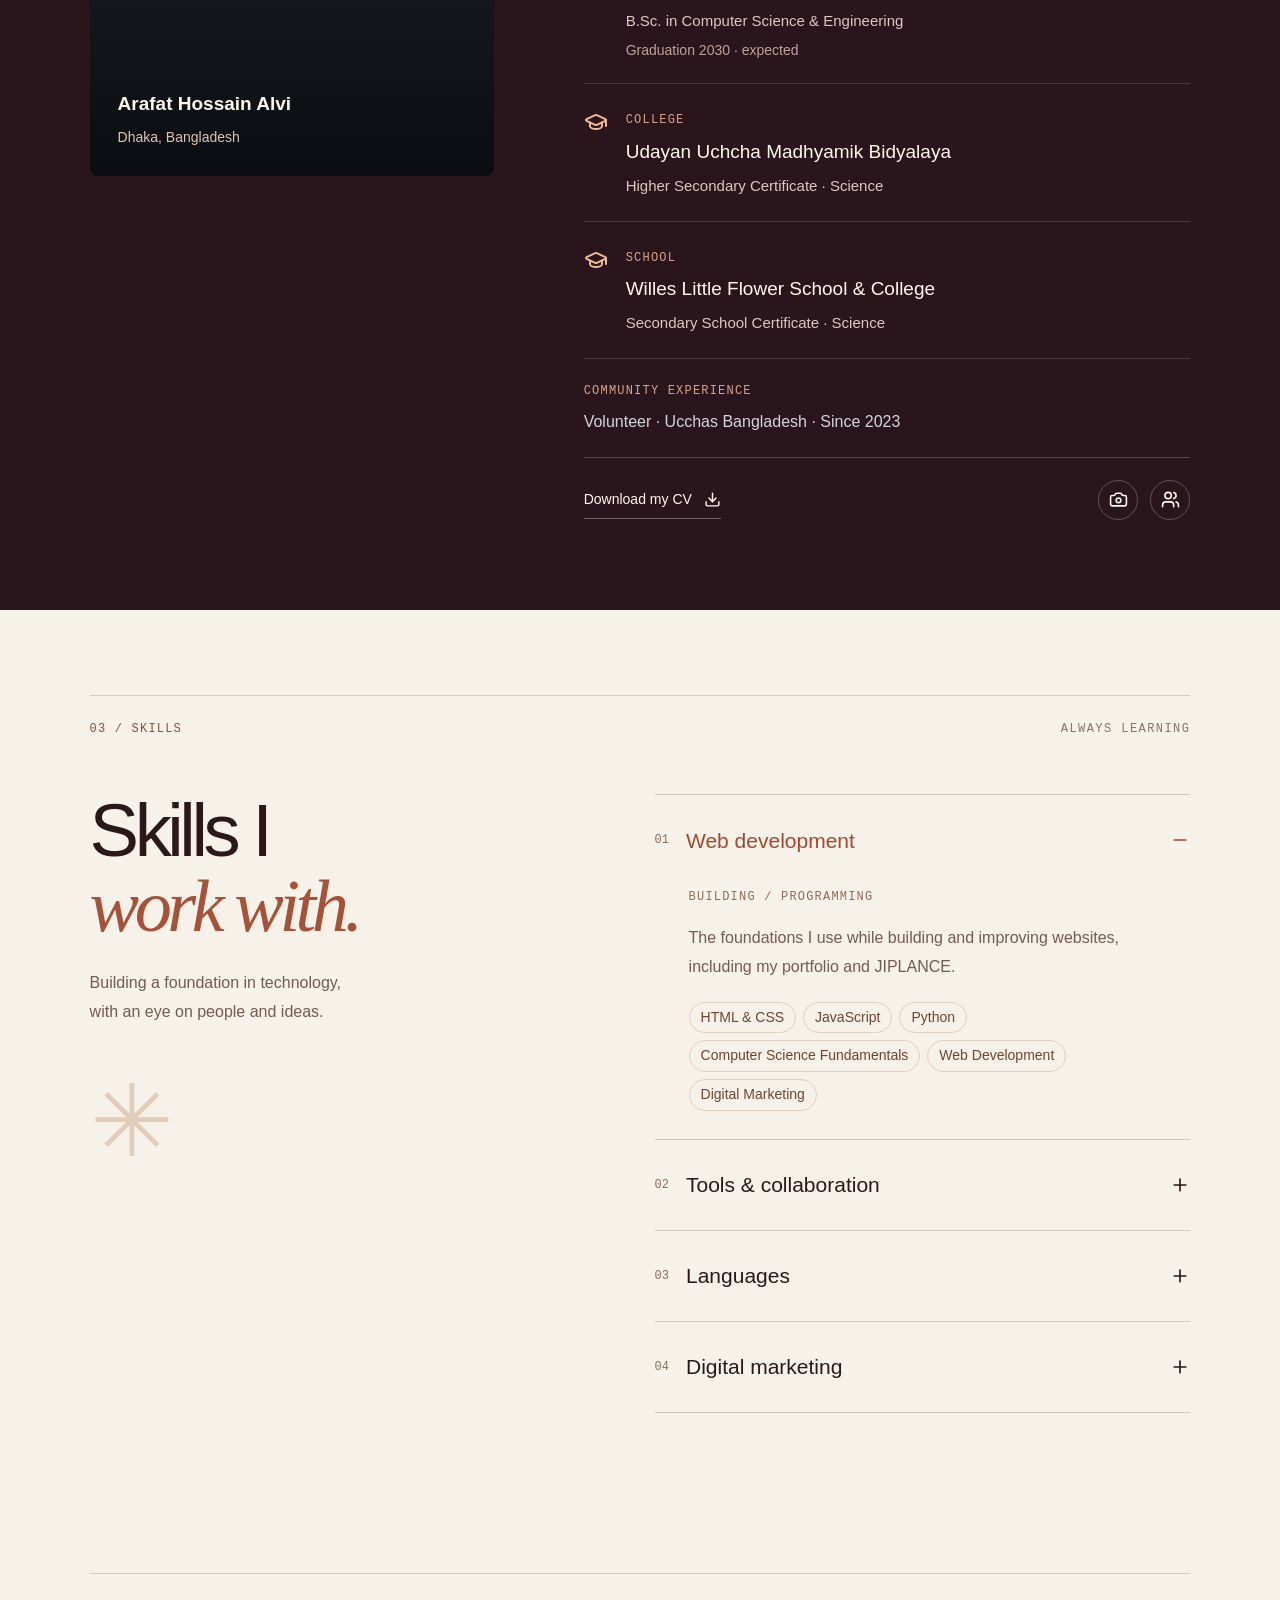
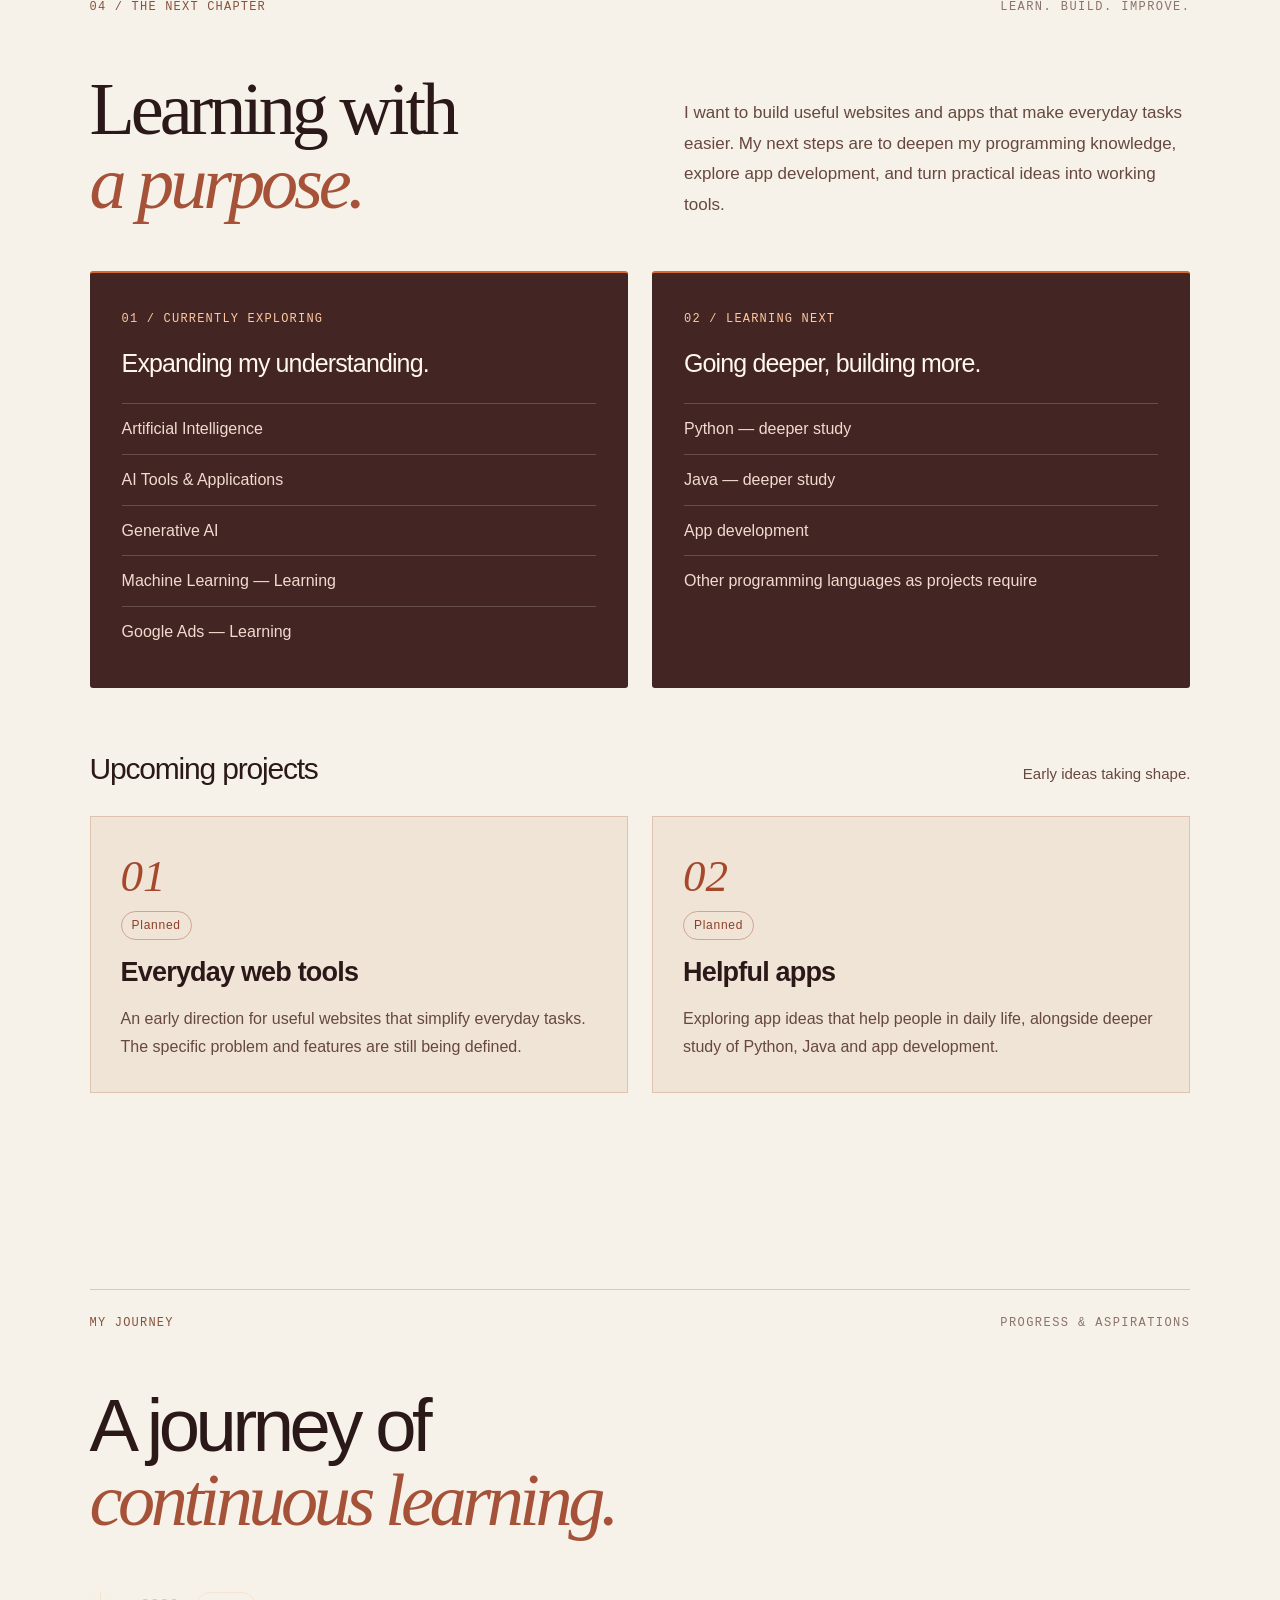
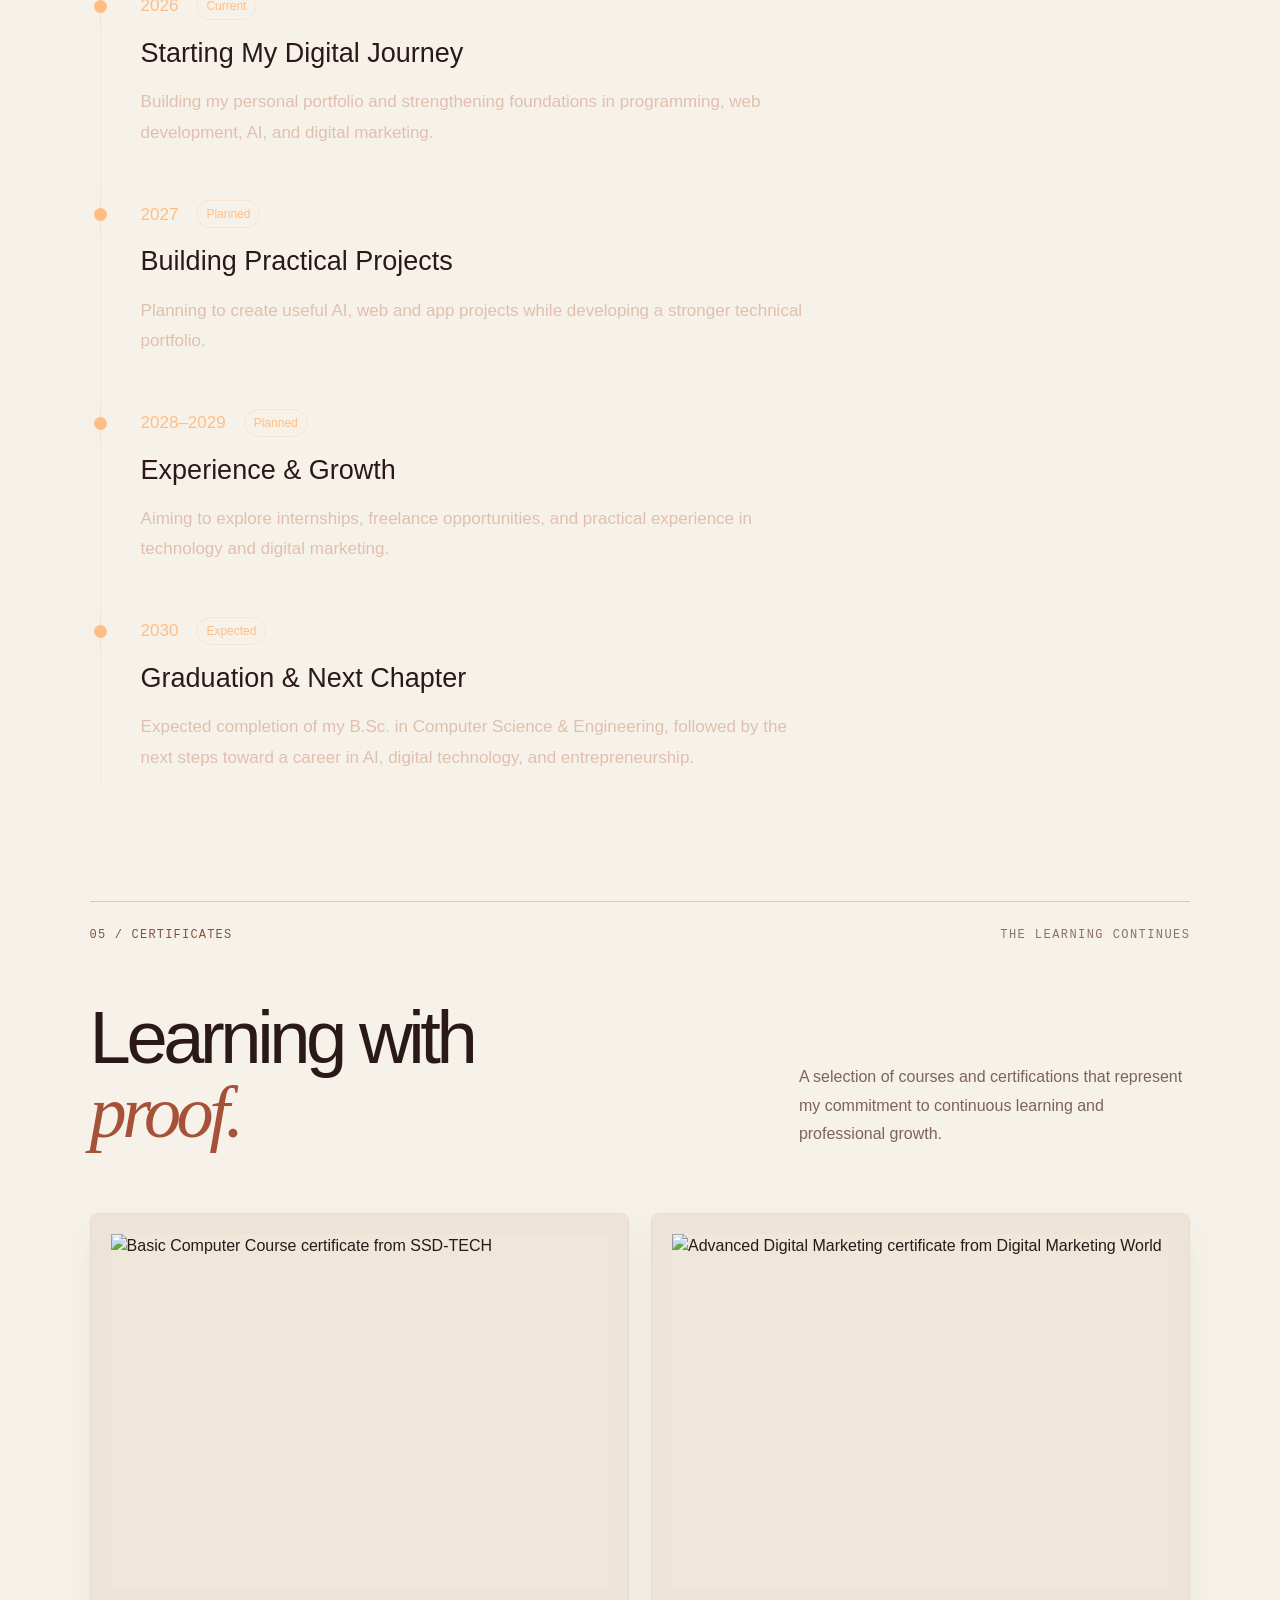
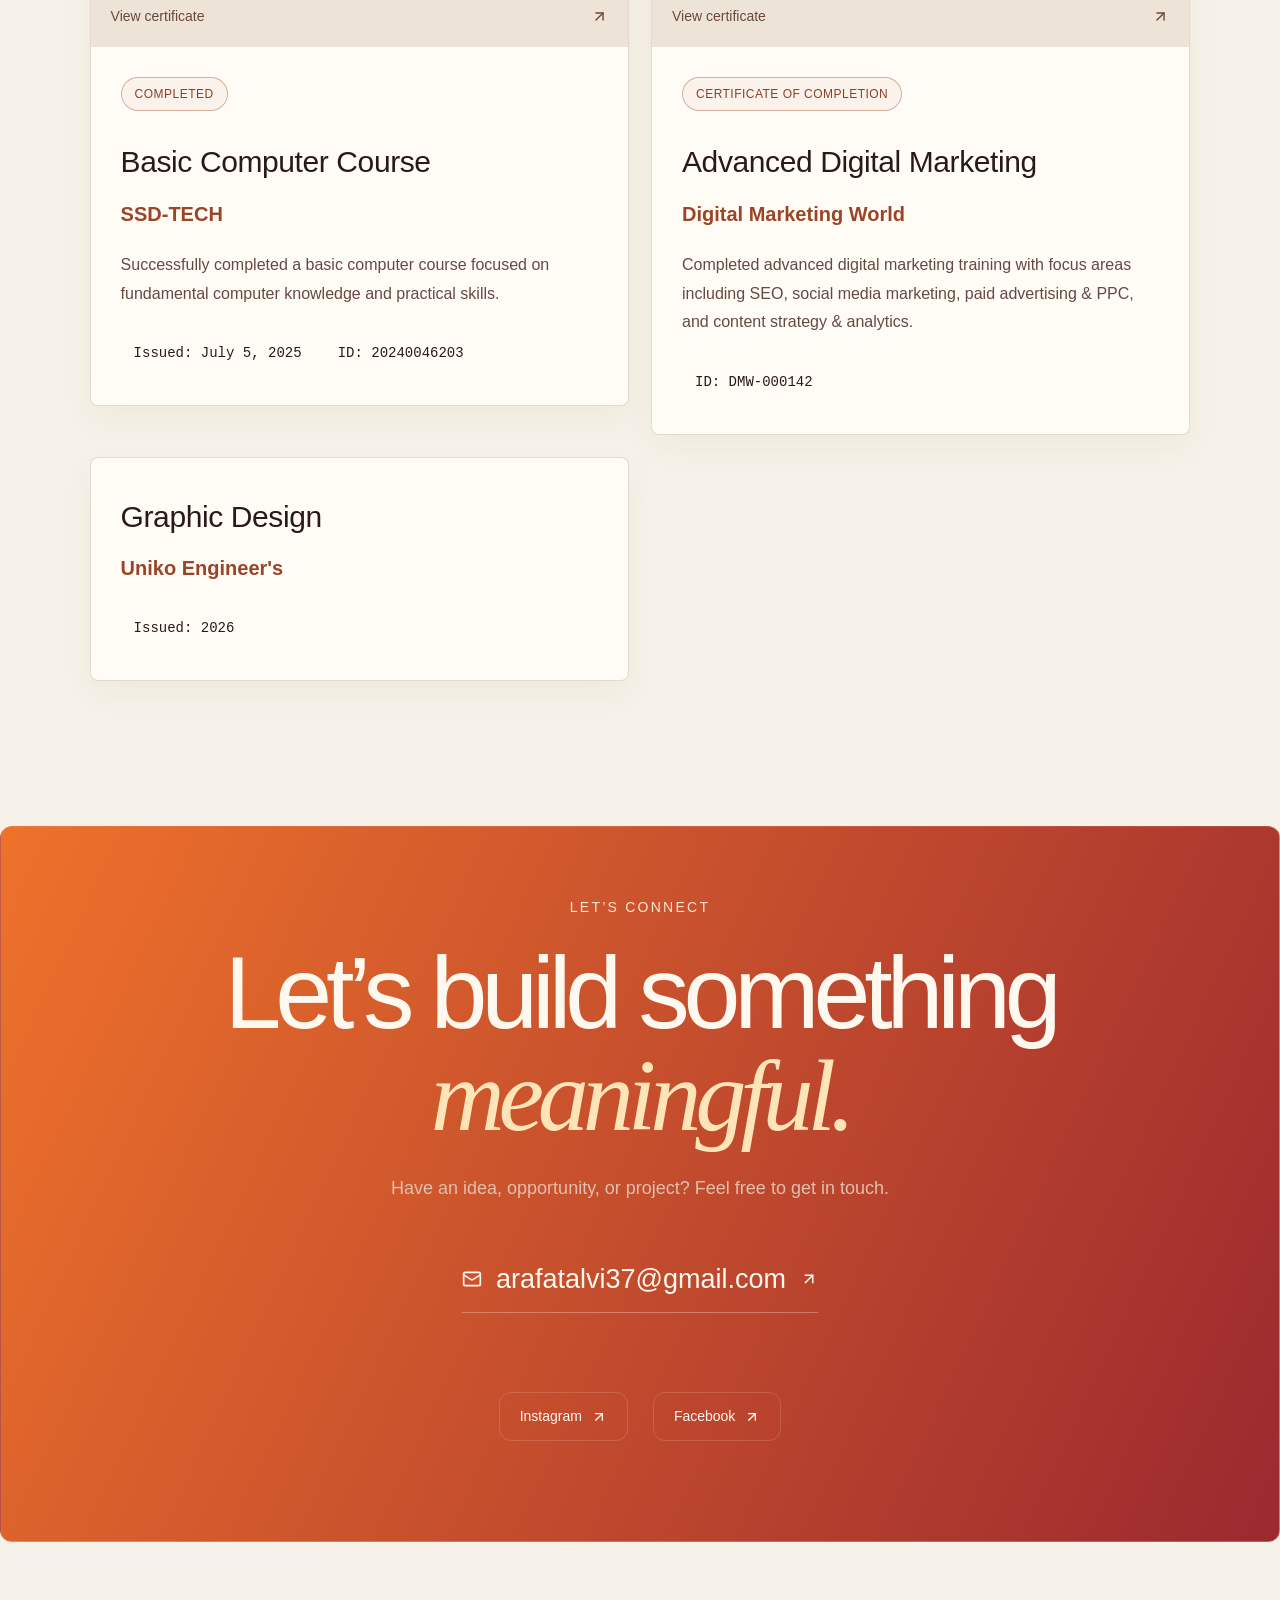
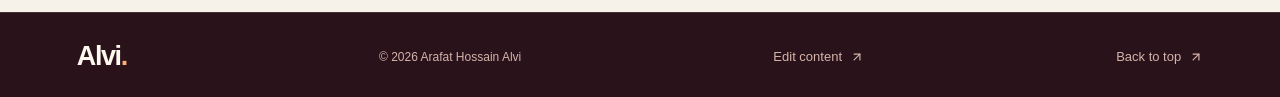
==== commit d5574753: "Add school and college to both portfolios" ====
--- a/portfolio-two/index.html
+++ b/portfolio-two/index.html
@@ -1,3 +1,3 @@
-<!doctype html><html lang="en"><head><meta charset="UTF-8"/><meta name="viewport" content="width=device-width,initial-scale=1"/><title>Arafat Hossain Alvi — Portfolio</title><meta name="description" content="Portfolio of Arafat Hossain Alvi: selected work, skills, certificates and journey."/>  <script type="module" crossorigin src="./assets/index-DjbRRNvQ.js"></script>
-  <link rel="stylesheet" crossorigin href="./assets/index-rh7MbPf6.css">
+<!doctype html><html lang="en"><head><meta charset="UTF-8"/><meta name="viewport" content="width=device-width,initial-scale=1"/><title>Arafat Hossain Alvi — Portfolio</title><meta name="description" content="Portfolio of Arafat Hossain Alvi: selected work, skills, certificates and journey."/>  <script type="module" crossorigin src="./assets/index-BwQbHdDM.js"></script>
+  <link rel="stylesheet" crossorigin href="./assets/index-wxiA0WCJ.css">
 </head><body><div id="root"></div></body></html>
